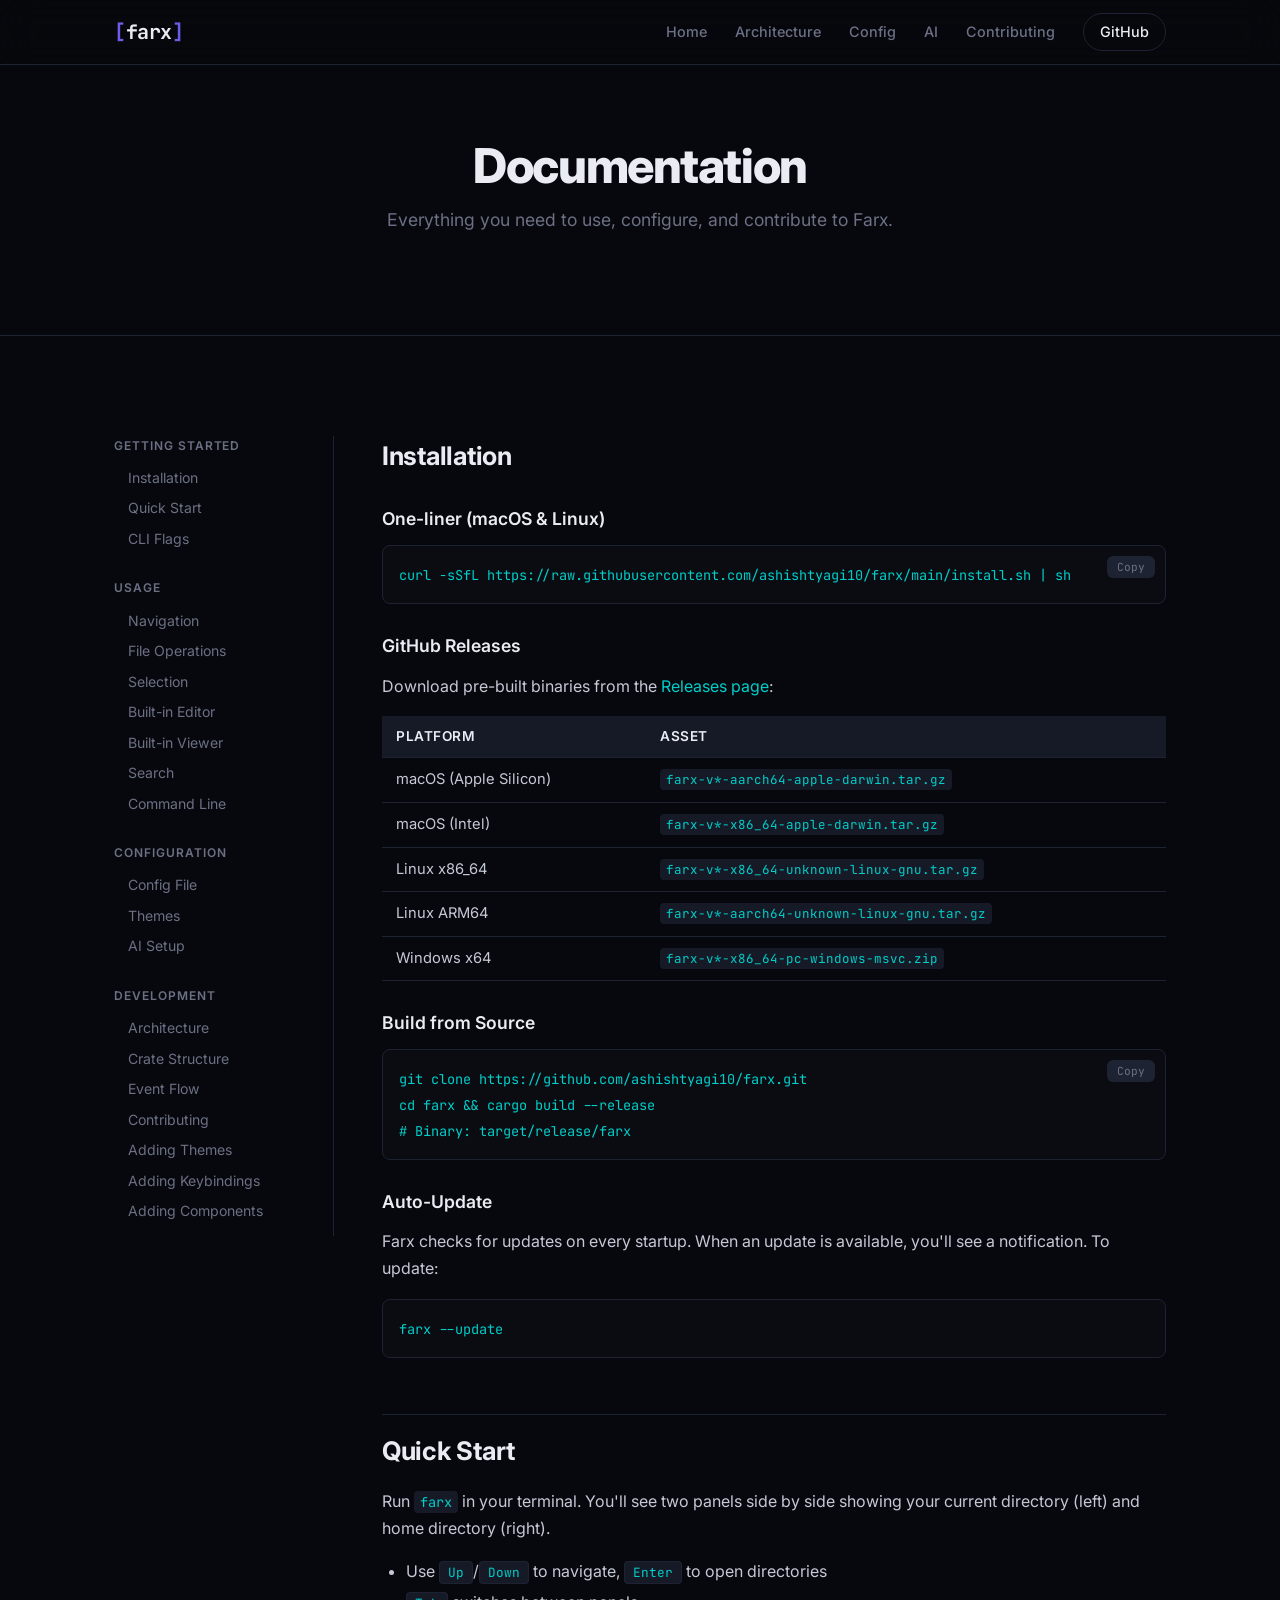
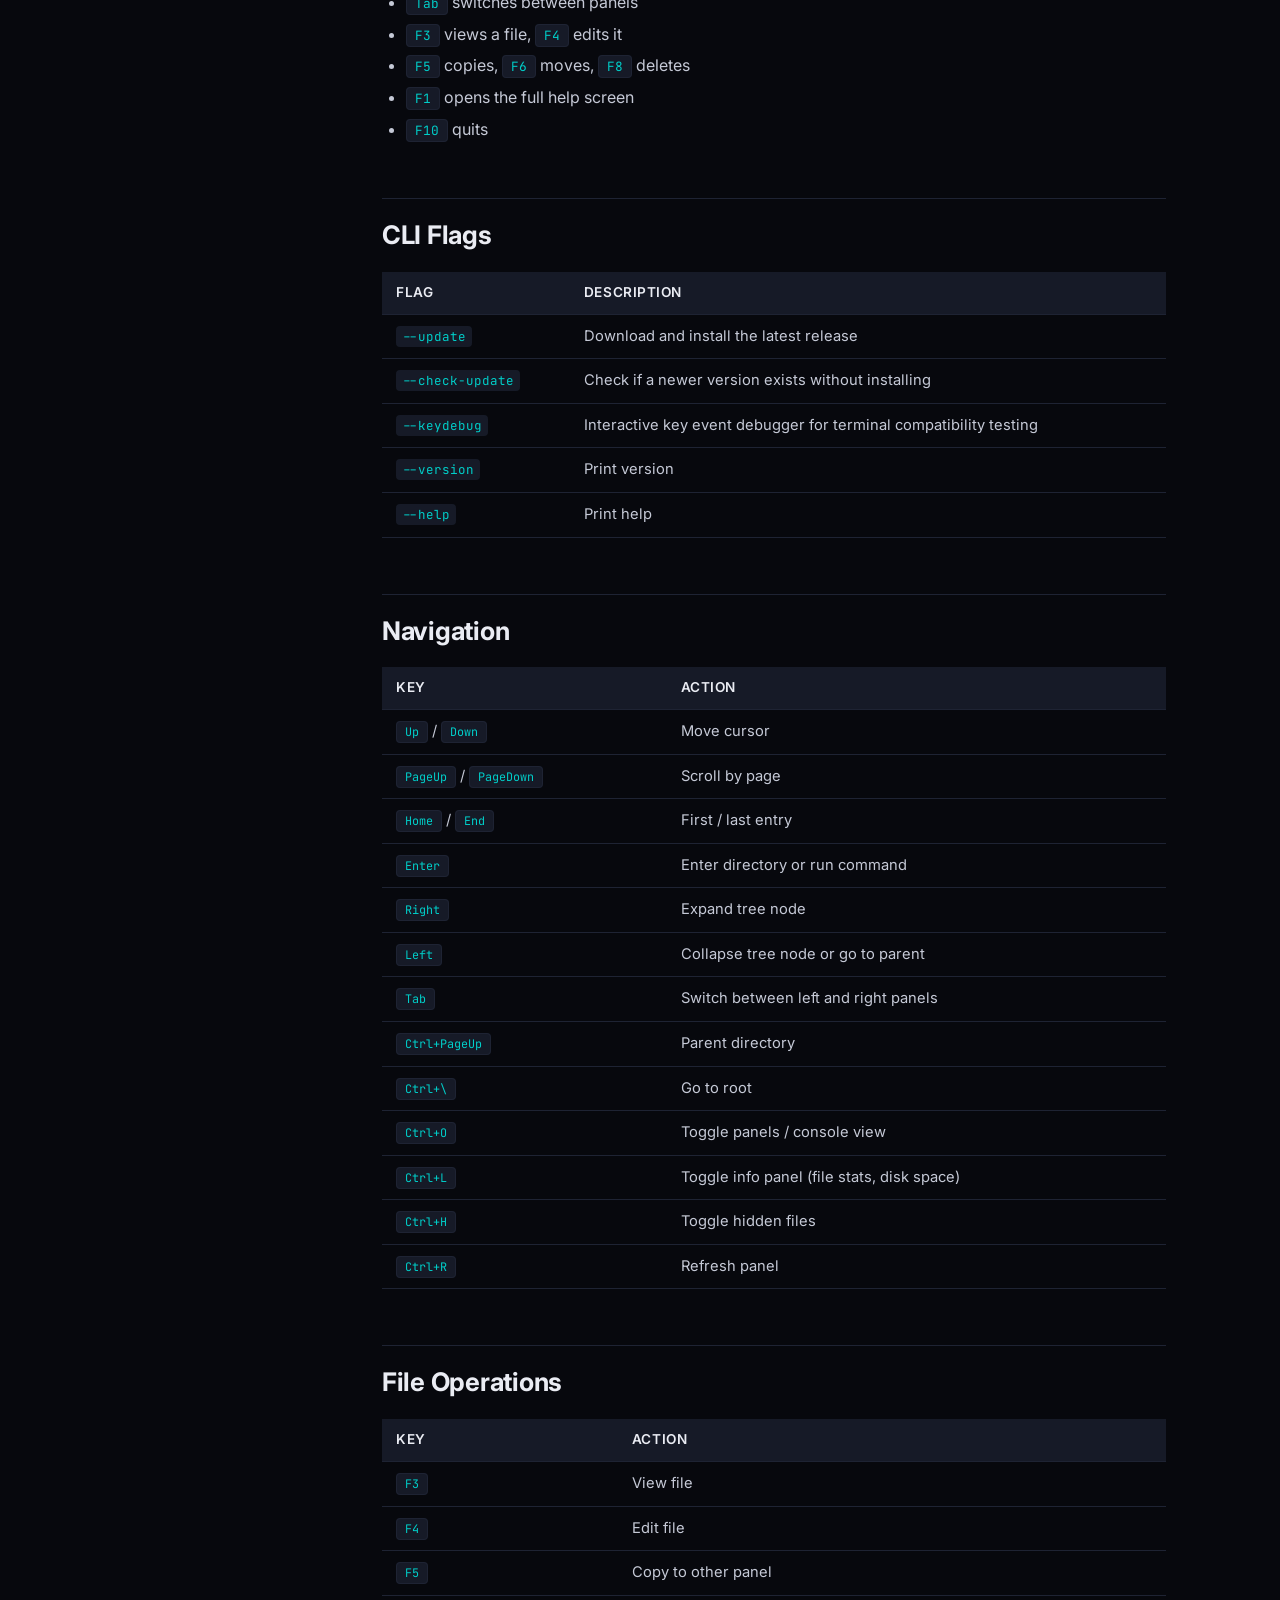
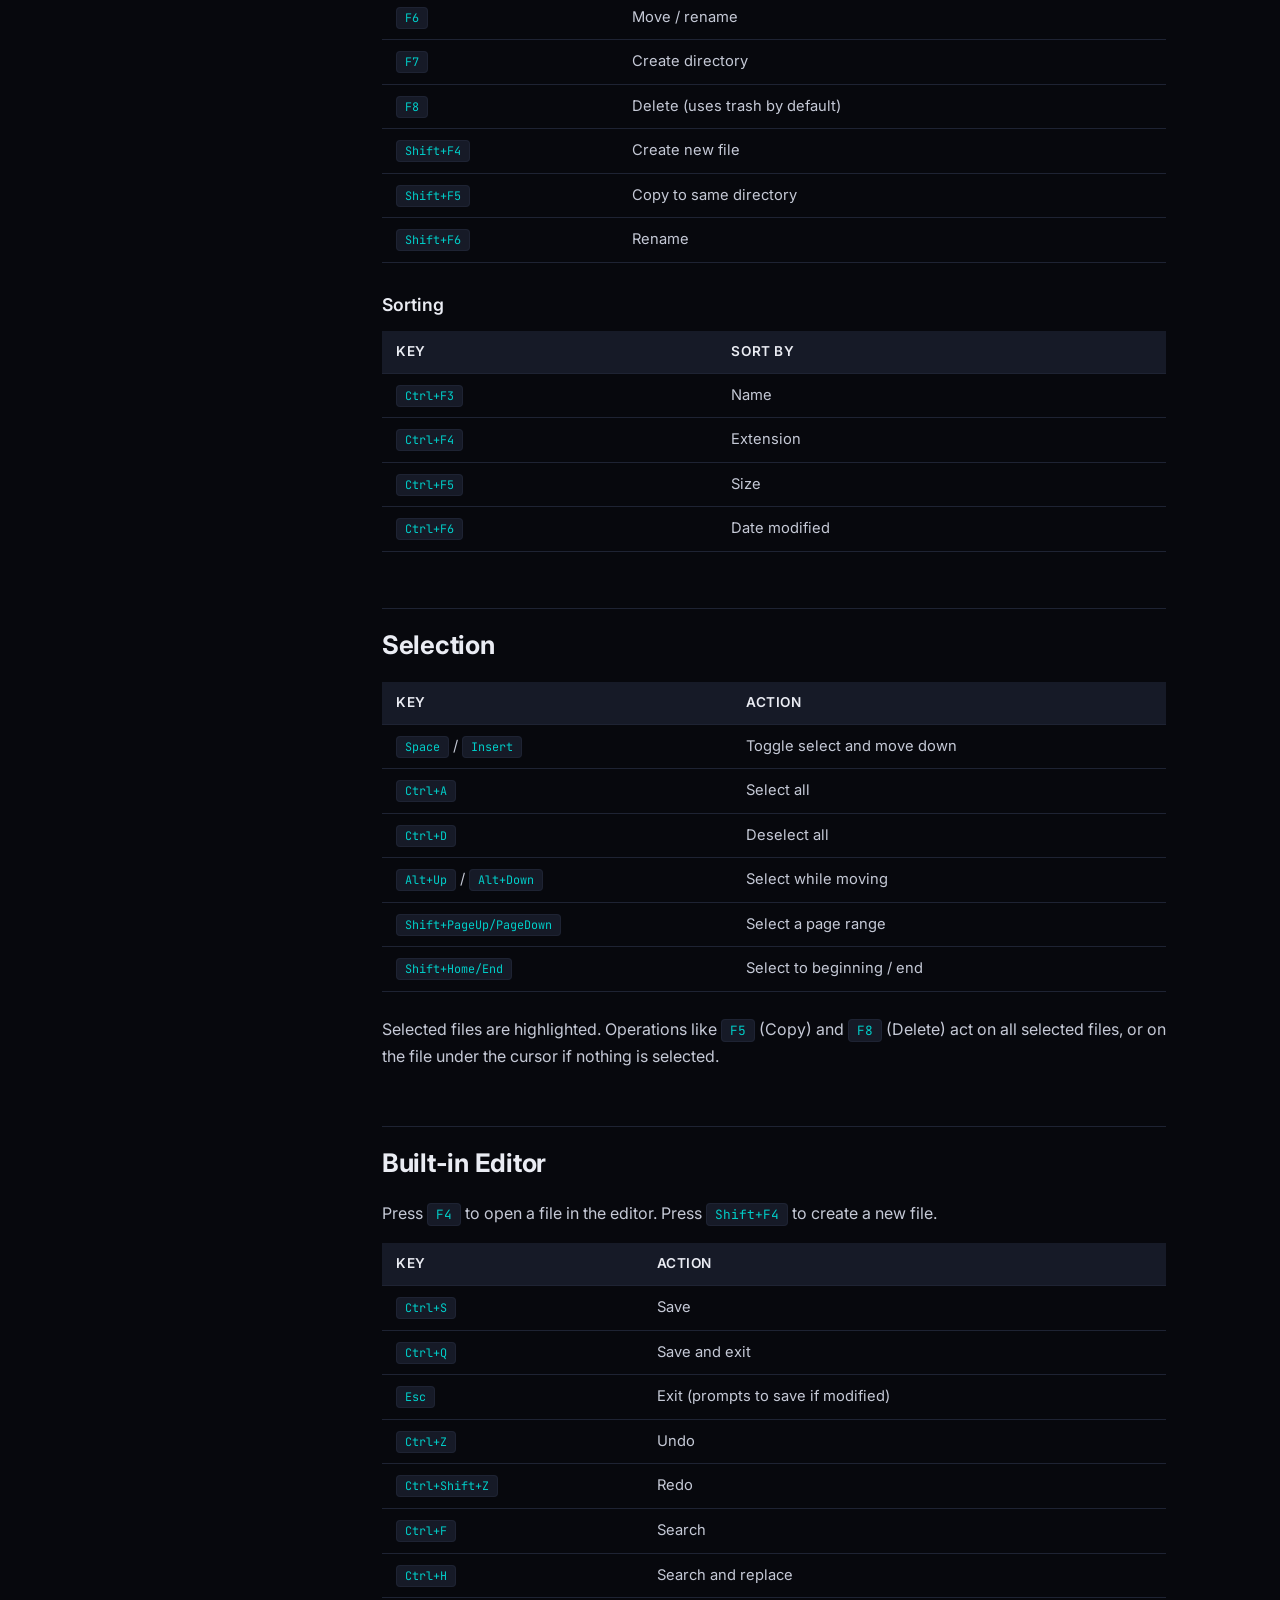
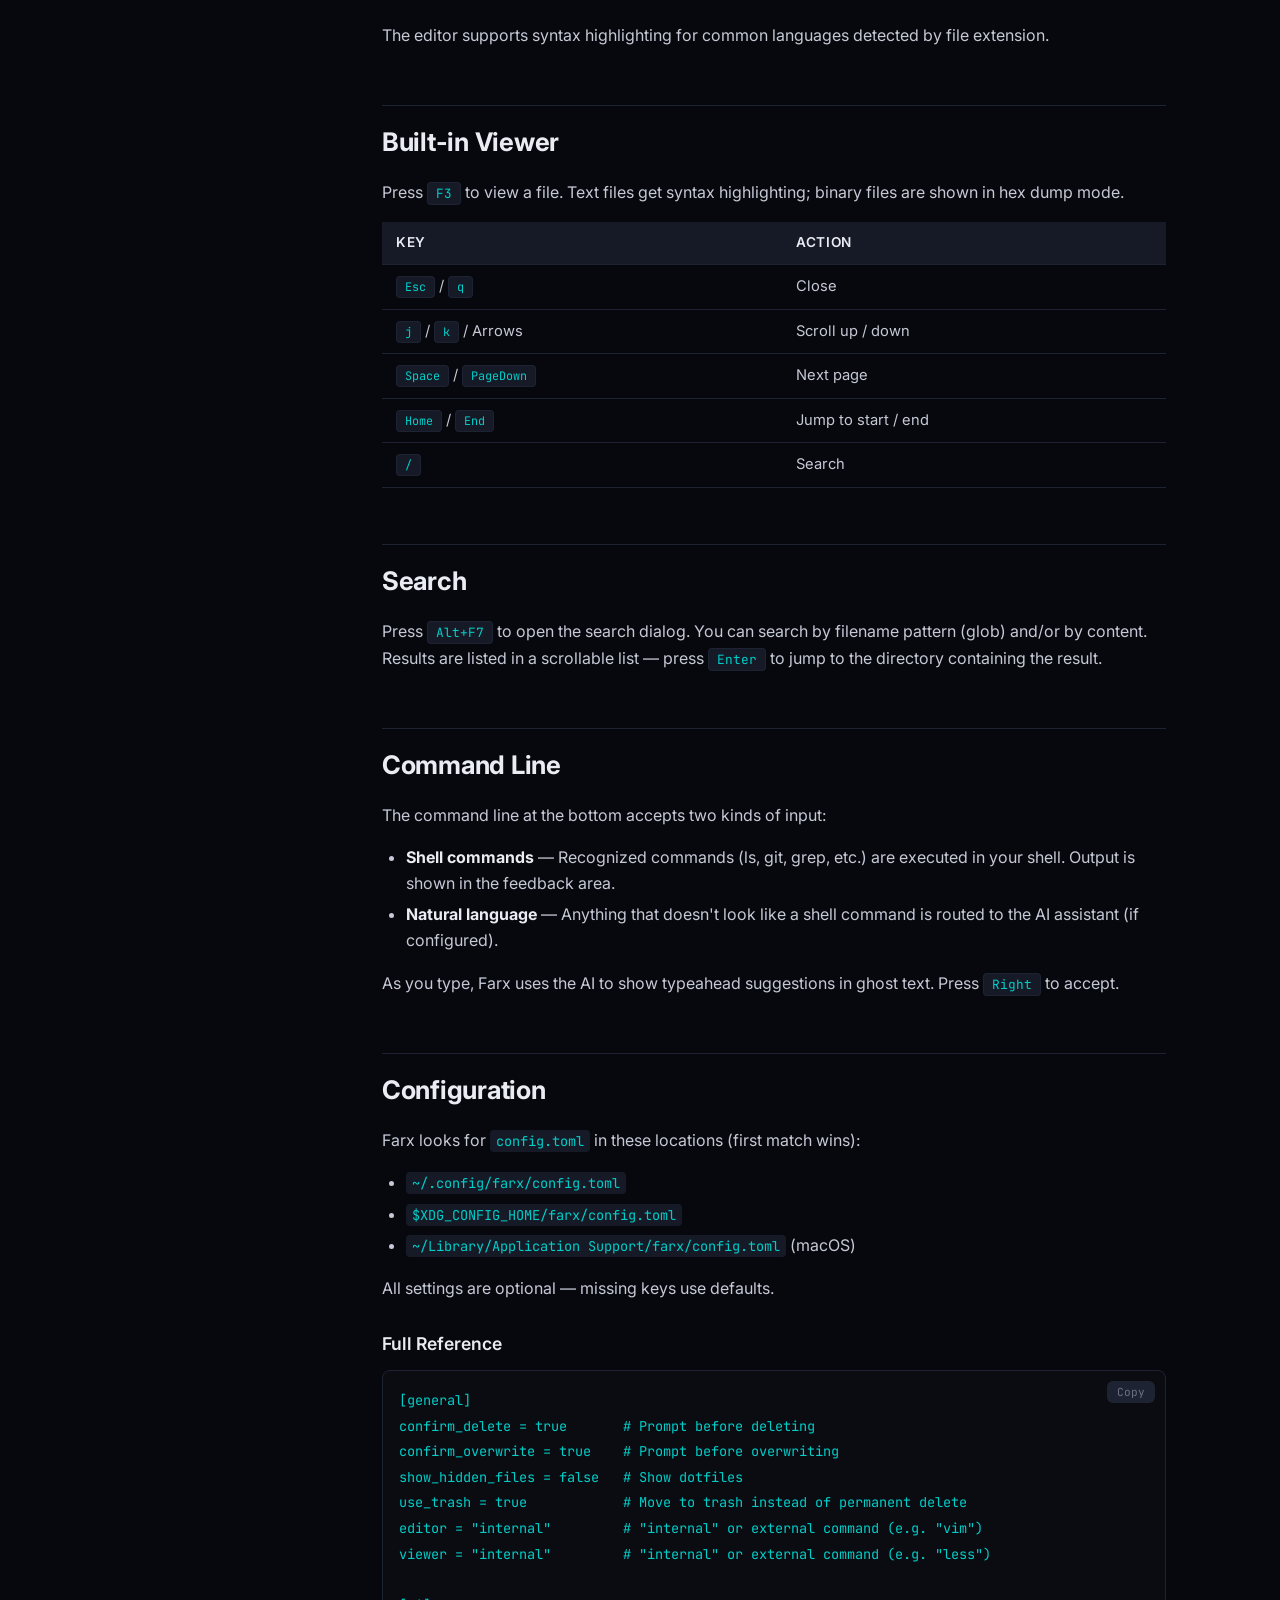
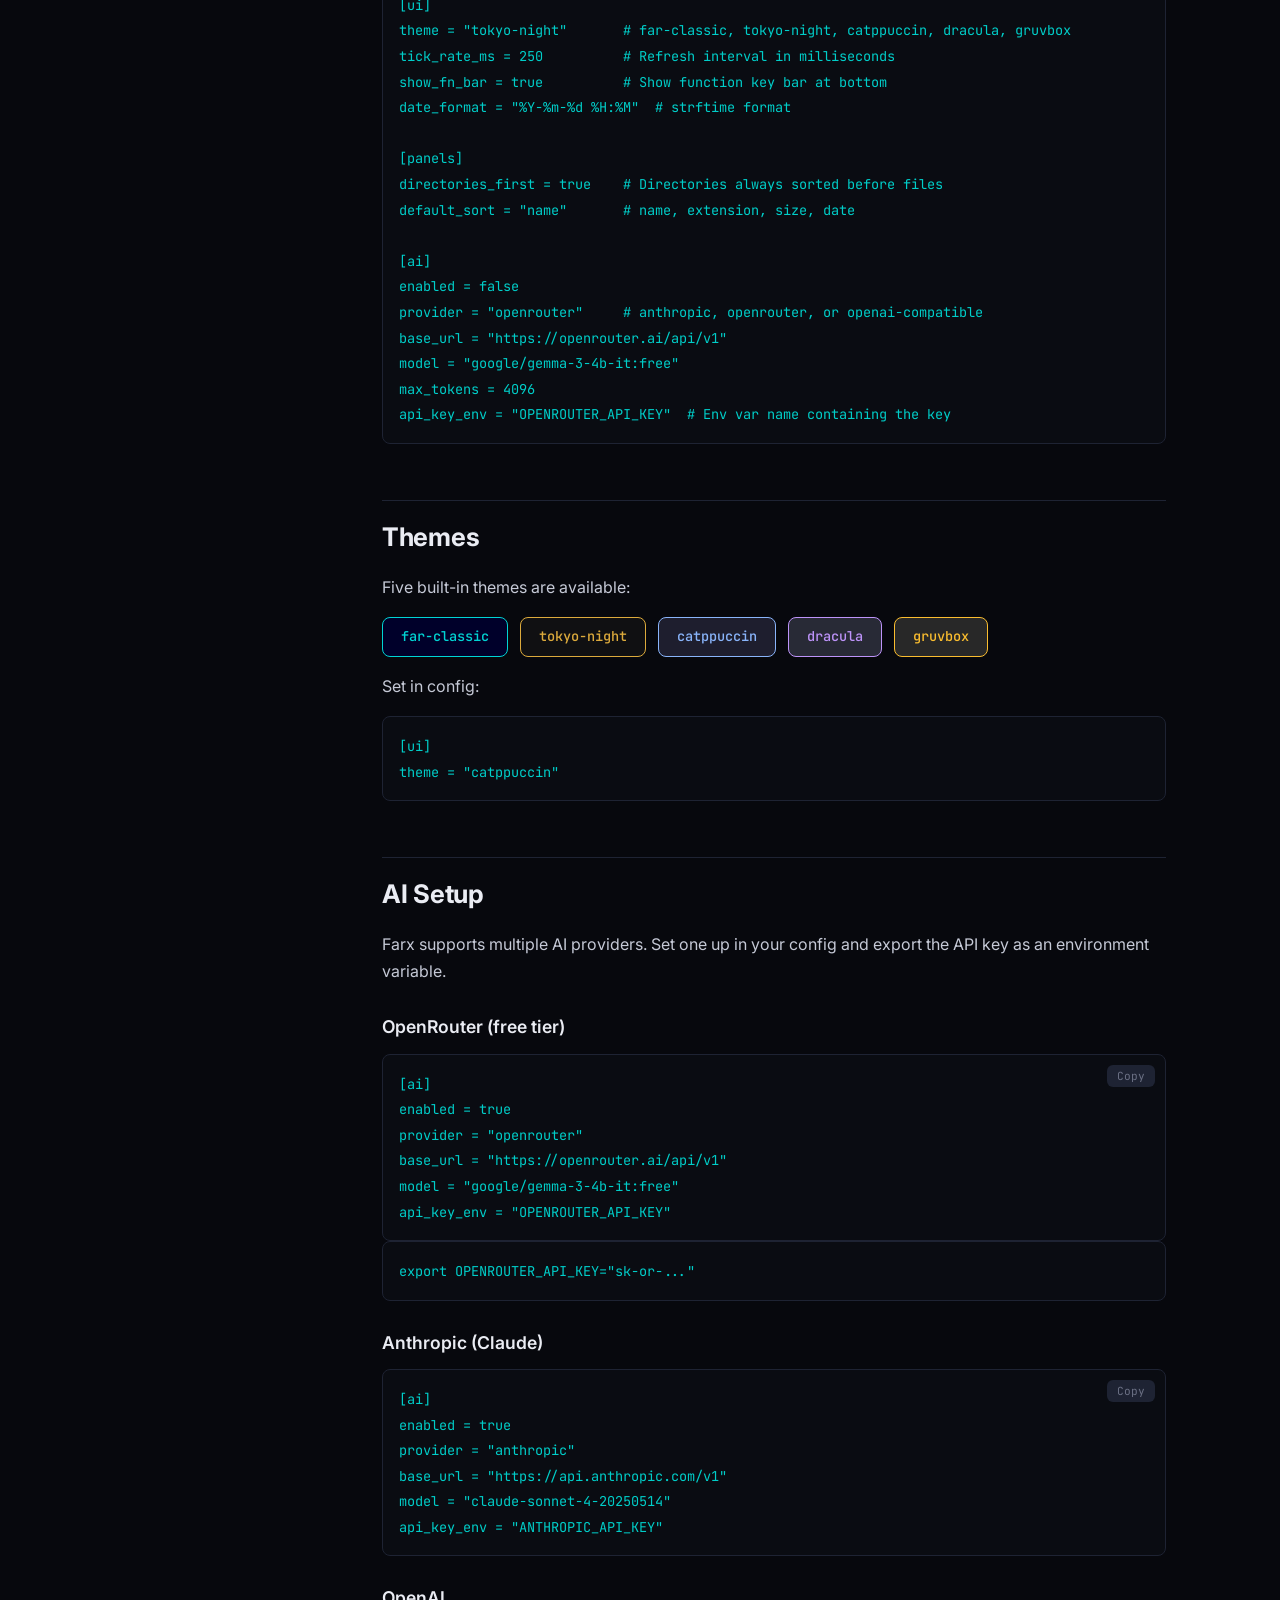
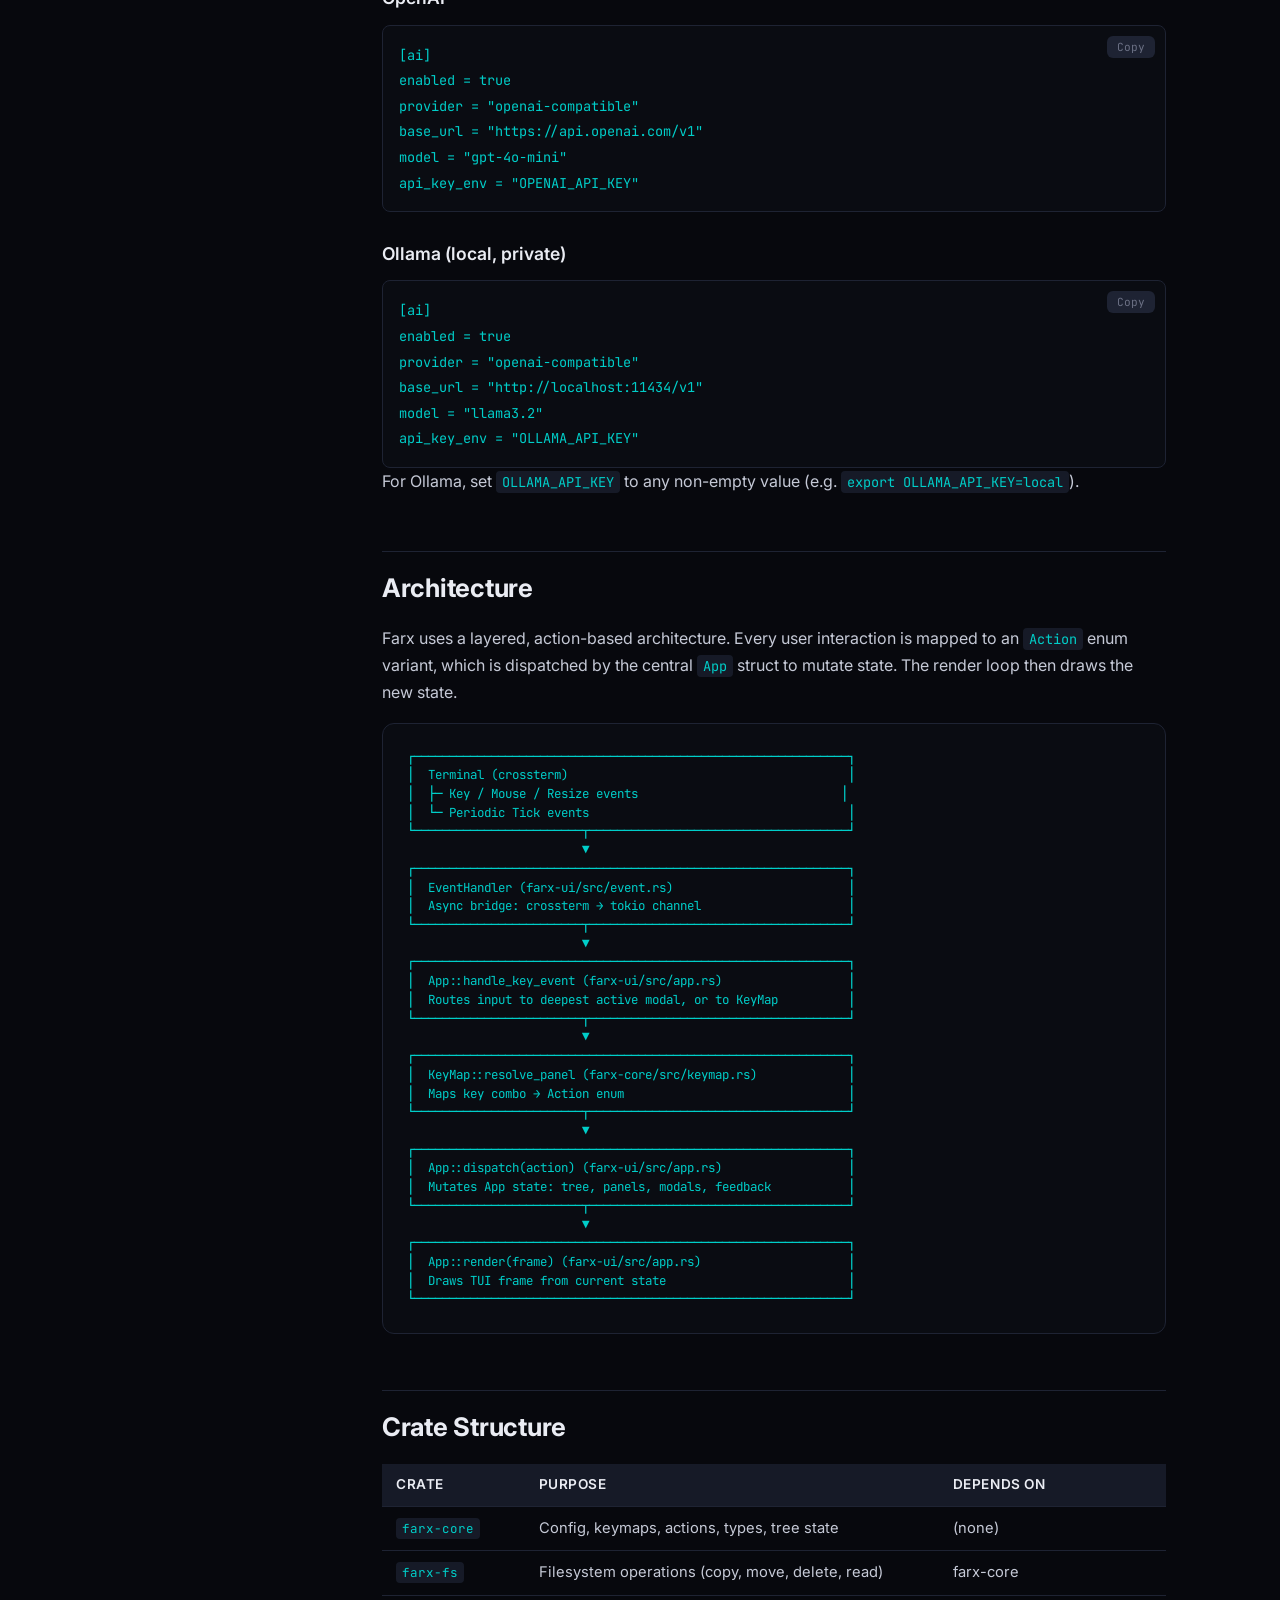
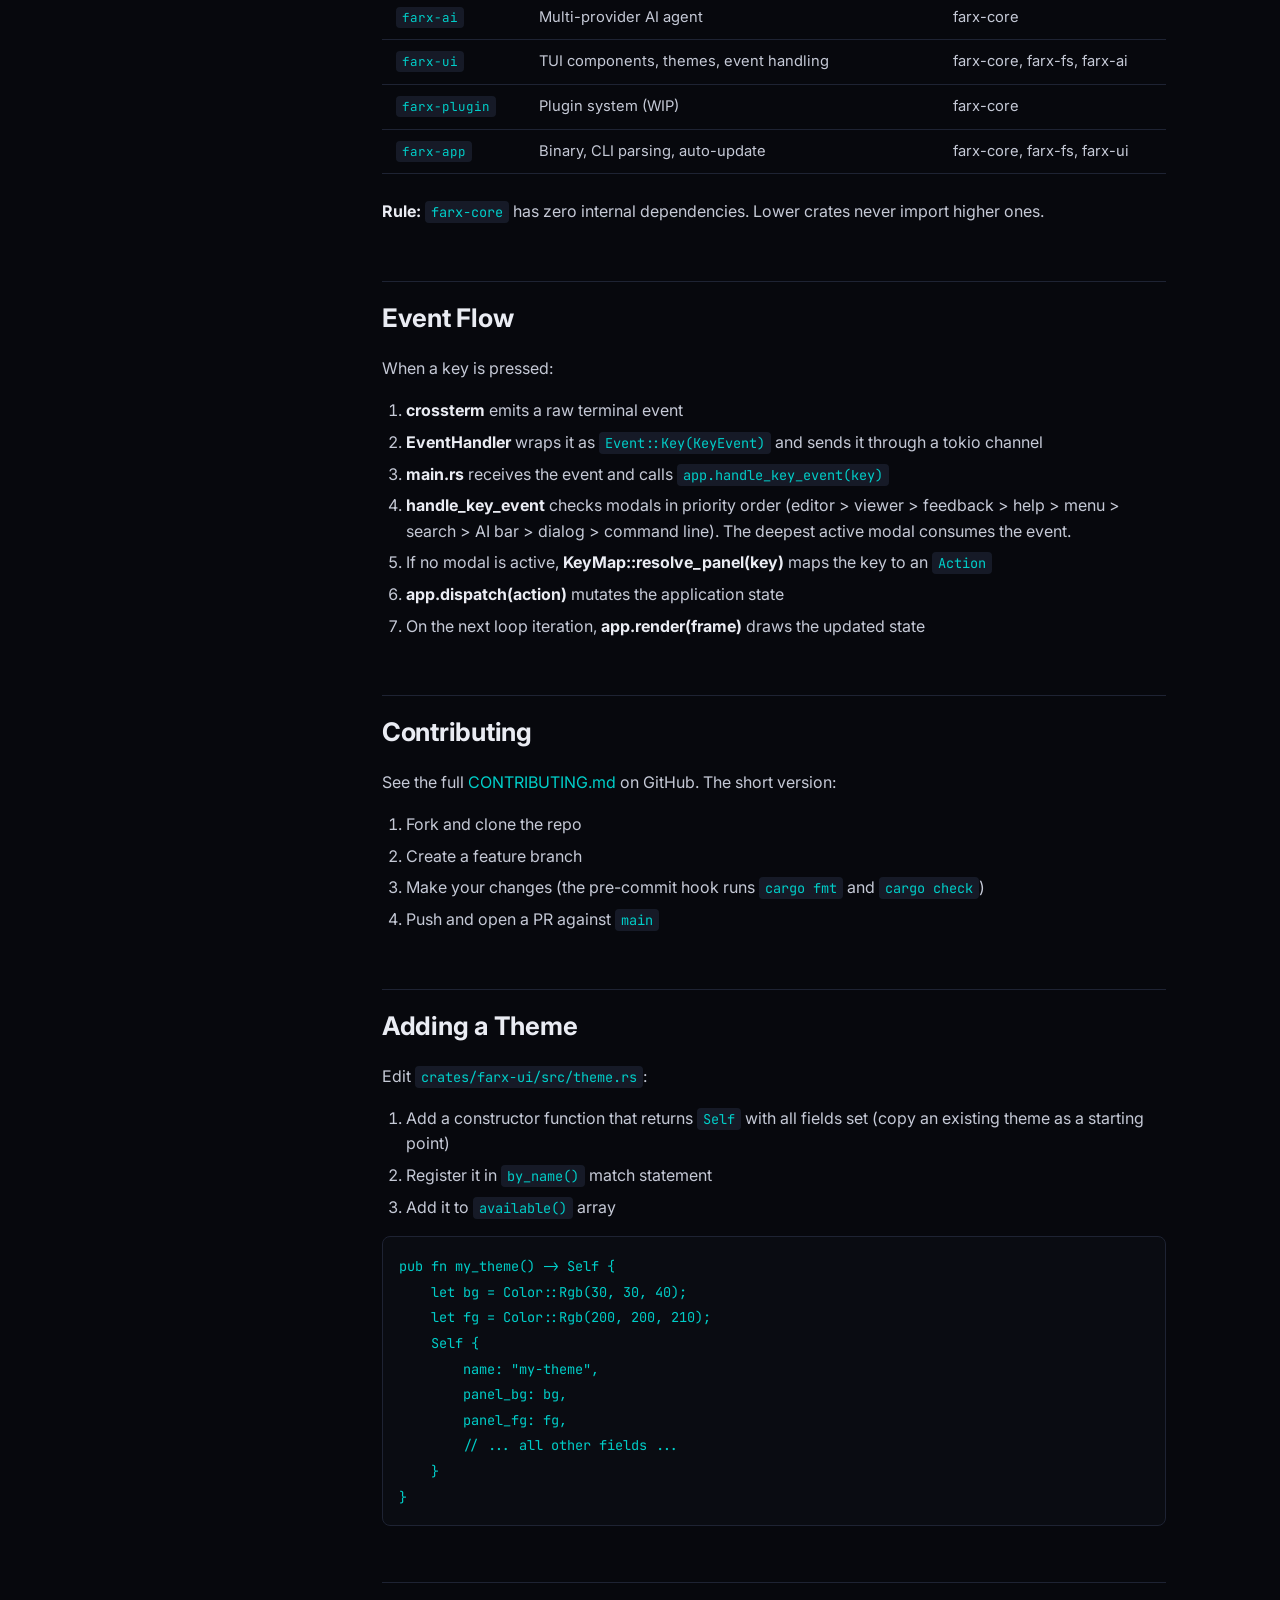
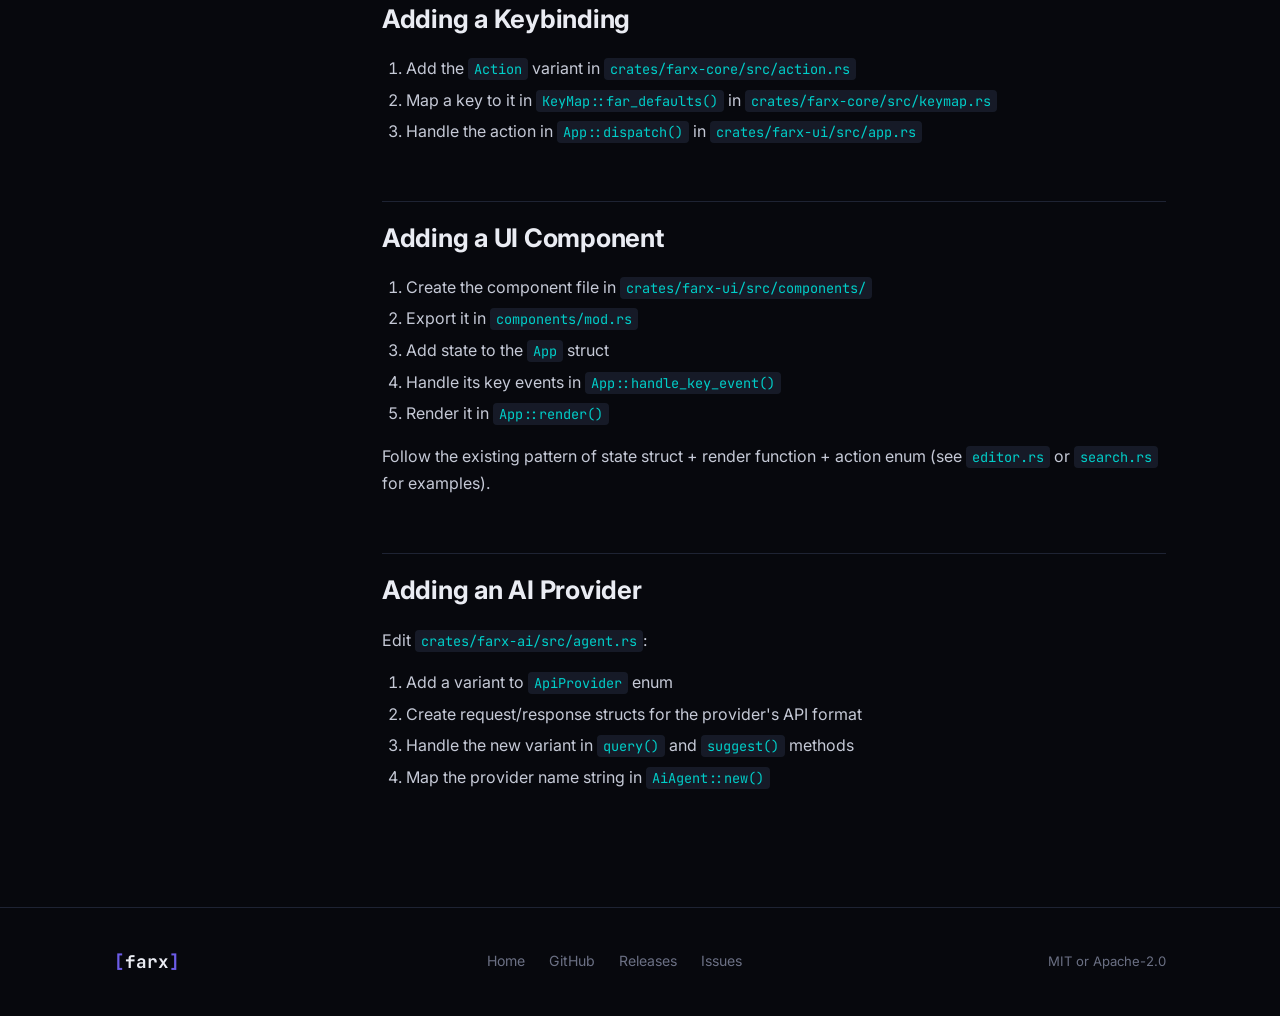
==== docs/docs.html @ 31903df4 "Add documentation, contributor guide, licenses, and code of conduct - CONTRIBUTING.md: architecture " ====
<!DOCTYPE html>
<html lang="en">
<head>
  <meta charset="UTF-8" />
  <meta name="viewport" content="width=device-width, initial-scale=1.0" />
  <title>Farx — Documentation</title>
  <meta name="description" content="Complete documentation for Farx terminal file manager: architecture, configuration, themes, AI setup, and contributor guide." />
  <link rel="preconnect" href="https://fonts.googleapis.com" />
  <link rel="preconnect" href="https://fonts.gstatic.com" crossorigin />
  <link href="https://fonts.googleapis.com/css2?family=JetBrains+Mono:wght@400;500;700&family=Inter:wght@400;500;600;700;800&display=swap" rel="stylesheet" />
  <link rel="stylesheet" href="style.css" />
  <link rel="stylesheet" href="docs.css" />
</head>
<body>

<!-- NAV -->
<nav class="nav">
  <div class="nav-inner">
    <a href="index.html" class="nav-logo">
      <span class="logo-bracket">[</span>farx<span class="logo-bracket">]</span>
    </a>
    <div class="nav-links">
      <a href="index.html">Home</a>
      <a href="#architecture">Architecture</a>
      <a href="#configuration">Config</a>
      <a href="#ai-setup">AI</a>
      <a href="#contributing">Contributing</a>
      <a href="https://github.com/ashishtyagi10/farx" target="_blank" class="nav-github">GitHub</a>
    </div>
  </div>
</nav>

<!-- HERO -->
<section class="docs-hero">
  <div class="container">
    <h1 class="hero-title">Documentation</h1>
    <p class="hero-sub">Everything you need to use, configure, and contribute to Farx.</p>
  </div>
</section>

<!-- TOC -->
<section class="section">
  <div class="container docs-layout">
    <aside class="docs-sidebar" id="sidebar">
      <div class="sidebar-section">
        <h4>Getting Started</h4>
        <a href="#installation">Installation</a>
        <a href="#quick-start">Quick Start</a>
        <a href="#cli-flags">CLI Flags</a>
      </div>
      <div class="sidebar-section">
        <h4>Usage</h4>
        <a href="#navigation">Navigation</a>
        <a href="#file-operations">File Operations</a>
        <a href="#selection">Selection</a>
        <a href="#editor">Built-in Editor</a>
        <a href="#viewer">Built-in Viewer</a>
        <a href="#search">Search</a>
        <a href="#command-line">Command Line</a>
      </div>
      <div class="sidebar-section">
        <h4>Configuration</h4>
        <a href="#configuration">Config File</a>
        <a href="#themes">Themes</a>
        <a href="#ai-setup">AI Setup</a>
      </div>
      <div class="sidebar-section">
        <h4>Development</h4>
        <a href="#architecture">Architecture</a>
        <a href="#crate-structure">Crate Structure</a>
        <a href="#event-flow">Event Flow</a>
        <a href="#contributing">Contributing</a>
        <a href="#adding-themes">Adding Themes</a>
        <a href="#adding-keybindings">Adding Keybindings</a>
        <a href="#adding-components">Adding Components</a>
        <a href="#adding-ai-providers">Adding AI Providers</a>
      </div>
    </aside>

    <main class="docs-main">

      <!-- ========== GETTING STARTED ========== -->

      <h2 id="installation">Installation</h2>

      <h3>One-liner (macOS &amp; Linux)</h3>
      <div class="code-block">
        <button class="copy-btn" onclick="copyCode(this)">Copy</button>
        <code>curl -sSfL https://raw.githubusercontent.com/ashishtyagi10/farx/main/install.sh | sh</code>
      </div>

      <h3>GitHub Releases</h3>
      <p>Download pre-built binaries from the <a href="https://github.com/ashishtyagi10/farx/releases">Releases page</a>:</p>
      <table class="docs-table">
        <thead><tr><th>Platform</th><th>Asset</th></tr></thead>
        <tbody>
          <tr><td>macOS (Apple Silicon)</td><td><code>farx-v*-aarch64-apple-darwin.tar.gz</code></td></tr>
          <tr><td>macOS (Intel)</td><td><code>farx-v*-x86_64-apple-darwin.tar.gz</code></td></tr>
          <tr><td>Linux x86_64</td><td><code>farx-v*-x86_64-unknown-linux-gnu.tar.gz</code></td></tr>
          <tr><td>Linux ARM64</td><td><code>farx-v*-aarch64-unknown-linux-gnu.tar.gz</code></td></tr>
          <tr><td>Windows x64</td><td><code>farx-v*-x86_64-pc-windows-msvc.zip</code></td></tr>
        </tbody>
      </table>

      <h3>Build from Source</h3>
      <div class="code-block">
        <button class="copy-btn" onclick="copyCode(this)">Copy</button>
        <code>git clone https://github.com/ashishtyagi10/farx.git
cd farx &amp;&amp; cargo build --release
# Binary: target/release/farx</code>
      </div>

      <h3>Auto-Update</h3>
      <p>Farx checks for updates on every startup. When an update is available, you'll see a notification. To update:</p>
      <div class="code-block"><code>farx --update</code></div>

      <!-- QUICK START -->
      <h2 id="quick-start">Quick Start</h2>
      <p>Run <code>farx</code> in your terminal. You'll see two panels side by side showing your current directory (left) and home directory (right).</p>
      <ul>
        <li>Use <kbd>Up</kbd>/<kbd>Down</kbd> to navigate, <kbd>Enter</kbd> to open directories</li>
        <li><kbd>Tab</kbd> switches between panels</li>
        <li><kbd>F3</kbd> views a file, <kbd>F4</kbd> edits it</li>
        <li><kbd>F5</kbd> copies, <kbd>F6</kbd> moves, <kbd>F8</kbd> deletes</li>
        <li><kbd>F1</kbd> opens the full help screen</li>
        <li><kbd>F10</kbd> quits</li>
      </ul>

      <!-- CLI FLAGS -->
      <h2 id="cli-flags">CLI Flags</h2>
      <table class="docs-table">
        <thead><tr><th>Flag</th><th>Description</th></tr></thead>
        <tbody>
          <tr><td><code>--update</code></td><td>Download and install the latest release</td></tr>
          <tr><td><code>--check-update</code></td><td>Check if a newer version exists without installing</td></tr>
          <tr><td><code>--keydebug</code></td><td>Interactive key event debugger for terminal compatibility testing</td></tr>
          <tr><td><code>--version</code></td><td>Print version</td></tr>
          <tr><td><code>--help</code></td><td>Print help</td></tr>
        </tbody>
      </table>

      <!-- ========== USAGE ========== -->

      <h2 id="navigation">Navigation</h2>
      <table class="docs-table">
        <thead><tr><th>Key</th><th>Action</th></tr></thead>
        <tbody>
          <tr><td><kbd>Up</kbd> / <kbd>Down</kbd></td><td>Move cursor</td></tr>
          <tr><td><kbd>PageUp</kbd> / <kbd>PageDown</kbd></td><td>Scroll by page</td></tr>
          <tr><td><kbd>Home</kbd> / <kbd>End</kbd></td><td>First / last entry</td></tr>
          <tr><td><kbd>Enter</kbd></td><td>Enter directory or run command</td></tr>
          <tr><td><kbd>Right</kbd></td><td>Expand tree node</td></tr>
          <tr><td><kbd>Left</kbd></td><td>Collapse tree node or go to parent</td></tr>
          <tr><td><kbd>Tab</kbd></td><td>Switch between left and right panels</td></tr>
          <tr><td><kbd>Ctrl+PageUp</kbd></td><td>Parent directory</td></tr>
          <tr><td><kbd>Ctrl+\</kbd></td><td>Go to root</td></tr>
          <tr><td><kbd>Ctrl+O</kbd></td><td>Toggle panels / console view</td></tr>
          <tr><td><kbd>Ctrl+L</kbd></td><td>Toggle info panel (file stats, disk space)</td></tr>
          <tr><td><kbd>Ctrl+H</kbd></td><td>Toggle hidden files</td></tr>
          <tr><td><kbd>Ctrl+R</kbd></td><td>Refresh panel</td></tr>
        </tbody>
      </table>

      <h2 id="file-operations">File Operations</h2>
      <table class="docs-table">
        <thead><tr><th>Key</th><th>Action</th></tr></thead>
        <tbody>
          <tr><td><kbd>F3</kbd></td><td>View file</td></tr>
          <tr><td><kbd>F4</kbd></td><td>Edit file</td></tr>
          <tr><td><kbd>F5</kbd></td><td>Copy to other panel</td></tr>
          <tr><td><kbd>F6</kbd></td><td>Move / rename</td></tr>
          <tr><td><kbd>F7</kbd></td><td>Create directory</td></tr>
          <tr><td><kbd>F8</kbd></td><td>Delete (uses trash by default)</td></tr>
          <tr><td><kbd>Shift+F4</kbd></td><td>Create new file</td></tr>
          <tr><td><kbd>Shift+F5</kbd></td><td>Copy to same directory</td></tr>
          <tr><td><kbd>Shift+F6</kbd></td><td>Rename</td></tr>
        </tbody>
      </table>

      <h3>Sorting</h3>
      <table class="docs-table">
        <thead><tr><th>Key</th><th>Sort by</th></tr></thead>
        <tbody>
          <tr><td><kbd>Ctrl+F3</kbd></td><td>Name</td></tr>
          <tr><td><kbd>Ctrl+F4</kbd></td><td>Extension</td></tr>
          <tr><td><kbd>Ctrl+F5</kbd></td><td>Size</td></tr>
          <tr><td><kbd>Ctrl+F6</kbd></td><td>Date modified</td></tr>
        </tbody>
      </table>

      <h2 id="selection">Selection</h2>
      <table class="docs-table">
        <thead><tr><th>Key</th><th>Action</th></tr></thead>
        <tbody>
          <tr><td><kbd>Space</kbd> / <kbd>Insert</kbd></td><td>Toggle select and move down</td></tr>
          <tr><td><kbd>Ctrl+A</kbd></td><td>Select all</td></tr>
          <tr><td><kbd>Ctrl+D</kbd></td><td>Deselect all</td></tr>
          <tr><td><kbd>Alt+Up</kbd> / <kbd>Alt+Down</kbd></td><td>Select while moving</td></tr>
          <tr><td><kbd>Shift+PageUp/PageDown</kbd></td><td>Select a page range</td></tr>
          <tr><td><kbd>Shift+Home/End</kbd></td><td>Select to beginning / end</td></tr>
        </tbody>
      </table>
      <p>Selected files are highlighted. Operations like <kbd>F5</kbd> (Copy) and <kbd>F8</kbd> (Delete) act on all selected files, or on the file under the cursor if nothing is selected.</p>

      <h2 id="editor">Built-in Editor</h2>
      <p>Press <kbd>F4</kbd> to open a file in the editor. Press <kbd>Shift+F4</kbd> to create a new file.</p>
      <table class="docs-table">
        <thead><tr><th>Key</th><th>Action</th></tr></thead>
        <tbody>
          <tr><td><kbd>Ctrl+S</kbd></td><td>Save</td></tr>
          <tr><td><kbd>Ctrl+Q</kbd></td><td>Save and exit</td></tr>
          <tr><td><kbd>Esc</kbd></td><td>Exit (prompts to save if modified)</td></tr>
          <tr><td><kbd>Ctrl+Z</kbd></td><td>Undo</td></tr>
          <tr><td><kbd>Ctrl+Shift+Z</kbd></td><td>Redo</td></tr>
          <tr><td><kbd>Ctrl+F</kbd></td><td>Search</td></tr>
          <tr><td><kbd>Ctrl+H</kbd></td><td>Search and replace</td></tr>
        </tbody>
      </table>
      <p>The editor supports syntax highlighting for common languages detected by file extension.</p>

      <h2 id="viewer">Built-in Viewer</h2>
      <p>Press <kbd>F3</kbd> to view a file. Text files get syntax highlighting; binary files are shown in hex dump mode.</p>
      <table class="docs-table">
        <thead><tr><th>Key</th><th>Action</th></tr></thead>
        <tbody>
          <tr><td><kbd>Esc</kbd> / <kbd>q</kbd></td><td>Close</td></tr>
          <tr><td><kbd>j</kbd> / <kbd>k</kbd> / Arrows</td><td>Scroll up / down</td></tr>
          <tr><td><kbd>Space</kbd> / <kbd>PageDown</kbd></td><td>Next page</td></tr>
          <tr><td><kbd>Home</kbd> / <kbd>End</kbd></td><td>Jump to start / end</td></tr>
          <tr><td><kbd>/</kbd></td><td>Search</td></tr>
        </tbody>
      </table>

      <h2 id="search">Search</h2>
      <p>Press <kbd>Alt+F7</kbd> to open the search dialog. You can search by filename pattern (glob) and/or by content. Results are listed in a scrollable list — press <kbd>Enter</kbd> to jump to the directory containing the result.</p>

      <h2 id="command-line">Command Line</h2>
      <p>The command line at the bottom accepts two kinds of input:</p>
      <ul>
        <li><strong>Shell commands</strong> — Recognized commands (ls, git, grep, etc.) are executed in your shell. Output is shown in the feedback area.</li>
        <li><strong>Natural language</strong> — Anything that doesn't look like a shell command is routed to the AI assistant (if configured).</li>
      </ul>
      <p>As you type, Farx uses the AI to show typeahead suggestions in ghost text. Press <kbd>Right</kbd> to accept.</p>

      <!-- ========== CONFIGURATION ========== -->

      <h2 id="configuration">Configuration</h2>
      <p>Farx looks for <code>config.toml</code> in these locations (first match wins):</p>
      <ul>
        <li><code>~/.config/farx/config.toml</code></li>
        <li><code>$XDG_CONFIG_HOME/farx/config.toml</code></li>
        <li><code>~/Library/Application Support/farx/config.toml</code> (macOS)</li>
      </ul>
      <p>All settings are optional — missing keys use defaults.</p>

      <h3>Full Reference</h3>
      <div class="code-block">
        <button class="copy-btn" onclick="copyCode(this)">Copy</button>
        <code>[general]
confirm_delete = true       # Prompt before deleting
confirm_overwrite = true    # Prompt before overwriting
show_hidden_files = false   # Show dotfiles
use_trash = true            # Move to trash instead of permanent delete
editor = "internal"         # "internal" or external command (e.g. "vim")
viewer = "internal"         # "internal" or external command (e.g. "less")

[ui]
theme = "tokyo-night"       # far-classic, tokyo-night, catppuccin, dracula, gruvbox
tick_rate_ms = 250          # Refresh interval in milliseconds
show_fn_bar = true          # Show function key bar at bottom
date_format = "%Y-%m-%d %H:%M"  # strftime format

[panels]
directories_first = true    # Directories always sorted before files
default_sort = "name"       # name, extension, size, date

[ai]
enabled = false
provider = "openrouter"     # anthropic, openrouter, or openai-compatible
base_url = "https://openrouter.ai/api/v1"
model = "google/gemma-3-4b-it:free"
max_tokens = 4096
api_key_env = "OPENROUTER_API_KEY"  # Env var name containing the key</code>
      </div>

      <h2 id="themes">Themes</h2>
      <p>Five built-in themes are available:</p>
      <div class="theme-list">
        <div class="theme-chip" style="background: #00002a; border-color: #00d4d4;"><span style="color:#00d4d4;">far-classic</span></div>
        <div class="theme-chip" style="background: #101012; border-color: #dcaa3c;"><span style="color:#dcaa3c;">tokyo-night</span></div>
        <div class="theme-chip" style="background: #1e1e2e; border-color: #89b4fa;"><span style="color:#89b4fa;">catppuccin</span></div>
        <div class="theme-chip" style="background: #282a36; border-color: #bd93f9;"><span style="color:#bd93f9;">dracula</span></div>
        <div class="theme-chip" style="background: #282828; border-color: #fabd2f;"><span style="color:#fabd2f;">gruvbox</span></div>
      </div>
      <p>Set in config:</p>
      <div class="code-block"><code>[ui]
theme = "catppuccin"</code></div>

      <h2 id="ai-setup">AI Setup</h2>
      <p>Farx supports multiple AI providers. Set one up in your config and export the API key as an environment variable.</p>

      <h3>OpenRouter (free tier)</h3>
      <div class="code-block">
        <button class="copy-btn" onclick="copyCode(this)">Copy</button>
        <code>[ai]
enabled = true
provider = "openrouter"
base_url = "https://openrouter.ai/api/v1"
model = "google/gemma-3-4b-it:free"
api_key_env = "OPENROUTER_API_KEY"</code>
      </div>
      <div class="code-block"><code>export OPENROUTER_API_KEY="sk-or-..."</code></div>

      <h3>Anthropic (Claude)</h3>
      <div class="code-block">
        <button class="copy-btn" onclick="copyCode(this)">Copy</button>
        <code>[ai]
enabled = true
provider = "anthropic"
base_url = "https://api.anthropic.com/v1"
model = "claude-sonnet-4-20250514"
api_key_env = "ANTHROPIC_API_KEY"</code>
      </div>

      <h3>OpenAI</h3>
      <div class="code-block">
        <button class="copy-btn" onclick="copyCode(this)">Copy</button>
        <code>[ai]
enabled = true
provider = "openai-compatible"
base_url = "https://api.openai.com/v1"
model = "gpt-4o-mini"
api_key_env = "OPENAI_API_KEY"</code>
      </div>

      <h3>Ollama (local, private)</h3>
      <div class="code-block">
        <button class="copy-btn" onclick="copyCode(this)">Copy</button>
        <code>[ai]
enabled = true
provider = "openai-compatible"
base_url = "http://localhost:11434/v1"
model = "llama3.2"
api_key_env = "OLLAMA_API_KEY"</code>
      </div>
      <p>For Ollama, set <code>OLLAMA_API_KEY</code> to any non-empty value (e.g. <code>export OLLAMA_API_KEY=local</code>).</p>

      <!-- ========== DEVELOPMENT ========== -->

      <h2 id="architecture">Architecture</h2>
      <p>Farx uses a layered, action-based architecture. Every user interaction is mapped to an <code>Action</code> enum variant, which is dispatched by the central <code>App</code> struct to mutate state. The render loop then draws the new state.</p>

      <div class="arch-diagram">
        <pre>
┌──────────────────────────────────────────────────────────────┐
│  Terminal (crossterm)                                        │
│  ├─ Key / Mouse / Resize events                             │
│  └─ Periodic Tick events                                     │
└────────────────────────┬─────────────────────────────────────┘
                         ▼
┌──────────────────────────────────────────────────────────────┐
│  EventHandler (farx-ui/src/event.rs)                         │
│  Async bridge: crossterm → tokio channel                     │
└────────────────────────┬─────────────────────────────────────┘
                         ▼
┌──────────────────────────────────────────────────────────────┐
│  App::handle_key_event (farx-ui/src/app.rs)                  │
│  Routes input to deepest active modal, or to KeyMap          │
└────────────────────────┬─────────────────────────────────────┘
                         ▼
┌──────────────────────────────────────────────────────────────┐
│  KeyMap::resolve_panel (farx-core/src/keymap.rs)             │
│  Maps key combo → Action enum                                │
└────────────────────────┬─────────────────────────────────────┘
                         ▼
┌──────────────────────────────────────────────────────────────┐
│  App::dispatch(action) (farx-ui/src/app.rs)                  │
│  Mutates App state: tree, panels, modals, feedback           │
└────────────────────────┬─────────────────────────────────────┘
                         ▼
┌──────────────────────────────────────────────────────────────┐
│  App::render(frame) (farx-ui/src/app.rs)                     │
│  Draws TUI frame from current state                          │
└──────────────────────────────────────────────────────────────┘</pre>
      </div>

      <h2 id="crate-structure">Crate Structure</h2>
      <table class="docs-table">
        <thead><tr><th>Crate</th><th>Purpose</th><th>Depends on</th></tr></thead>
        <tbody>
          <tr><td><code>farx-core</code></td><td>Config, keymaps, actions, types, tree state</td><td>(none)</td></tr>
          <tr><td><code>farx-fs</code></td><td>Filesystem operations (copy, move, delete, read)</td><td>farx-core</td></tr>
          <tr><td><code>farx-ai</code></td><td>Multi-provider AI agent</td><td>farx-core</td></tr>
          <tr><td><code>farx-ui</code></td><td>TUI components, themes, event handling</td><td>farx-core, farx-fs, farx-ai</td></tr>
          <tr><td><code>farx-plugin</code></td><td>Plugin system (WIP)</td><td>farx-core</td></tr>
          <tr><td><code>farx-app</code></td><td>Binary, CLI parsing, auto-update</td><td>farx-core, farx-fs, farx-ui</td></tr>
        </tbody>
      </table>
      <p><strong>Rule:</strong> <code>farx-core</code> has zero internal dependencies. Lower crates never import higher ones.</p>

      <h2 id="event-flow">Event Flow</h2>
      <p>When a key is pressed:</p>
      <ol>
        <li><strong>crossterm</strong> emits a raw terminal event</li>
        <li><strong>EventHandler</strong> wraps it as <code>Event::Key(KeyEvent)</code> and sends it through a tokio channel</li>
        <li><strong>main.rs</strong> receives the event and calls <code>app.handle_key_event(key)</code></li>
        <li><strong>handle_key_event</strong> checks modals in priority order (editor &gt; viewer &gt; feedback &gt; help &gt; menu &gt; search &gt; AI bar &gt; dialog &gt; command line). The deepest active modal consumes the event.</li>
        <li>If no modal is active, <strong>KeyMap::resolve_panel(key)</strong> maps the key to an <code>Action</code></li>
        <li><strong>app.dispatch(action)</strong> mutates the application state</li>
        <li>On the next loop iteration, <strong>app.render(frame)</strong> draws the updated state</li>
      </ol>

      <h2 id="contributing">Contributing</h2>
      <p>See the full <a href="https://github.com/ashishtyagi10/farx/blob/main/CONTRIBUTING.md">CONTRIBUTING.md</a> on GitHub. The short version:</p>
      <ol>
        <li>Fork and clone the repo</li>
        <li>Create a feature branch</li>
        <li>Make your changes (the pre-commit hook runs <code>cargo fmt</code> and <code>cargo check</code>)</li>
        <li>Push and open a PR against <code>main</code></li>
      </ol>

      <h2 id="adding-themes">Adding a Theme</h2>
      <p>Edit <code>crates/farx-ui/src/theme.rs</code>:</p>
      <ol>
        <li>Add a constructor function that returns <code>Self</code> with all fields set (copy an existing theme as a starting point)</li>
        <li>Register it in <code>by_name()</code> match statement</li>
        <li>Add it to <code>available()</code> array</li>
      </ol>
      <div class="code-block">
        <code>pub fn my_theme() -> Self {
    let bg = Color::Rgb(30, 30, 40);
    let fg = Color::Rgb(200, 200, 210);
    Self {
        name: "my-theme",
        panel_bg: bg,
        panel_fg: fg,
        // ... all other fields ...
    }
}</code>
      </div>

      <h2 id="adding-keybindings">Adding a Keybinding</h2>
      <ol>
        <li>Add the <code>Action</code> variant in <code>crates/farx-core/src/action.rs</code></li>
        <li>Map a key to it in <code>KeyMap::far_defaults()</code> in <code>crates/farx-core/src/keymap.rs</code></li>
        <li>Handle the action in <code>App::dispatch()</code> in <code>crates/farx-ui/src/app.rs</code></li>
      </ol>

      <h2 id="adding-components">Adding a UI Component</h2>
      <ol>
        <li>Create the component file in <code>crates/farx-ui/src/components/</code></li>
        <li>Export it in <code>components/mod.rs</code></li>
        <li>Add state to the <code>App</code> struct</li>
        <li>Handle its key events in <code>App::handle_key_event()</code></li>
        <li>Render it in <code>App::render()</code></li>
      </ol>
      <p>Follow the existing pattern of state struct + render function + action enum (see <code>editor.rs</code> or <code>search.rs</code> for examples).</p>

      <h2 id="adding-ai-providers">Adding an AI Provider</h2>
      <p>Edit <code>crates/farx-ai/src/agent.rs</code>:</p>
      <ol>
        <li>Add a variant to <code>ApiProvider</code> enum</li>
        <li>Create request/response structs for the provider's API format</li>
        <li>Handle the new variant in <code>query()</code> and <code>suggest()</code> methods</li>
        <li>Map the provider name string in <code>AiAgent::new()</code></li>
      </ol>

    </main>
  </div>
</section>

<!-- FOOTER -->
<footer class="footer">
  <div class="container footer-inner">
    <div class="footer-logo">
      <span class="logo-bracket">[</span>farx<span class="logo-bracket">]</span>
    </div>
    <div class="footer-links">
      <a href="index.html">Home</a>
      <a href="https://github.com/ashishtyagi10/farx" target="_blank">GitHub</a>
      <a href="https://github.com/ashishtyagi10/farx/releases" target="_blank">Releases</a>
      <a href="https://github.com/ashishtyagi10/farx/issues" target="_blank">Issues</a>
    </div>
    <div class="footer-copy">MIT or Apache-2.0</div>
  </div>
</footer>

<script>
function copyCode(btn) {
  const code = btn.parentElement.querySelector('code');
  const text = code.innerText.replace(/&amp;/g, '&');
  navigator.clipboard.writeText(text).then(() => {
    btn.textContent = 'Copied!';
    setTimeout(() => btn.textContent = 'Copy', 2000);
  });
}

// Sticky sidebar highlight
const sections = document.querySelectorAll('h2[id], h3[id]');
const links = document.querySelectorAll('.docs-sidebar a');
window.addEventListener('scroll', () => {
  let current = '';
  sections.forEach(s => {
    if (window.scrollY >= s.offsetTop - 100) current = s.id;
  });
  links.forEach(a => {
    a.classList.toggle('active', a.getAttribute('href') === '#' + current);
  });
});
</script>

</body>
</html>
---- docs/style.css ----
/* ===== RESET & BASE ===== */
*, *::before, *::after { margin: 0; padding: 0; box-sizing: border-box; }

:root {
  --bg:       #07080d;
  --bg-2:     #0d0f17;
  --bg-3:     #12151f;
  --surface:  #161a27;
  --border:   #1e2333;
  --text:     #c5c9d6;
  --text-dim: #6b7084;
  --white:    #eaecf3;
  --accent-1: #6c5ce7;
  --accent-2: #00cec9;
  --accent-3: #fd79a8;
  --gradient: linear-gradient(135deg, #6c5ce7 0%, #00cec9 50%, #fd79a8 100%);
  --font:     'Inter', -apple-system, BlinkMacSystemFont, sans-serif;
  --mono:     'JetBrains Mono', 'Fira Code', monospace;
  --radius:   12px;
  --radius-sm: 8px;
}

html { scroll-behavior: smooth; }

body {
  font-family: var(--font);
  background: var(--bg);
  color: var(--text);
  line-height: 1.6;
  overflow-x: hidden;
  -webkit-font-smoothing: antialiased;
}

a { color: var(--accent-2); text-decoration: none; transition: opacity .2s; }
a:hover { opacity: .8; }

strong { color: var(--white); }

.container { max-width: 1100px; margin: 0 auto; padding: 0 24px; }

/* ===== NAV ===== */
.nav {
  position: fixed; top: 0; left: 0; right: 0; z-index: 100;
  background: rgba(7, 8, 13, .75);
  backdrop-filter: blur(20px);
  border-bottom: 1px solid var(--border);
}
.nav-inner {
  max-width: 1100px; margin: 0 auto; padding: 0 24px;
  display: flex; align-items: center; justify-content: space-between;
  height: 64px;
}
.nav-logo {
  font-family: var(--mono); font-weight: 700; font-size: 1.25rem;
  color: var(--white); letter-spacing: -0.02em;
}
.logo-bracket { color: var(--accent-1); }
.nav-links { display: flex; gap: 28px; align-items: center; }
.nav-links a { color: var(--text-dim); font-size: .9rem; font-weight: 500; transition: color .2s; }
.nav-links a:hover { color: var(--white); opacity: 1; }
.nav-github {
  padding: 6px 16px; border: 1px solid var(--border); border-radius: 999px;
  color: var(--white) !important; font-size: .85rem;
}
.nav-github:hover { border-color: var(--accent-1); }

/* ===== HERO ===== */
.hero {
  position: relative;
  padding: 160px 24px 80px;
  text-align: center;
  overflow: hidden;
}
.hero-glow {
  position: absolute; top: -200px; left: 50%; transform: translateX(-50%);
  width: 900px; height: 900px;
  background: radial-gradient(ellipse, rgba(108,92,231,.15) 0%, rgba(0,206,201,.08) 40%, transparent 70%);
  pointer-events: none;
}
.hero-content { position: relative; max-width: 800px; margin: 0 auto; }
.hero-badge {
  display: inline-block;
  font-family: var(--mono); font-size: .8rem; font-weight: 500;
  color: var(--accent-2); letter-spacing: .04em;
  padding: 6px 16px; border: 1px solid rgba(0,206,201,.25); border-radius: 999px;
  margin-bottom: 32px;
}
.hero-title {
  font-size: clamp(2.5rem, 6vw, 4.2rem);
  font-weight: 800; line-height: 1.1;
  color: var(--white);
  margin-bottom: 24px;
  letter-spacing: -0.03em;
}
.gradient-text {
  background: var(--gradient); -webkit-background-clip: text; -webkit-text-fill-color: transparent;
  background-clip: text;
}
.hero-sub {
  font-size: 1.15rem; color: var(--text-dim); max-width: 560px; margin: 0 auto 40px;
  line-height: 1.7;
}
.hero-actions { display: flex; gap: 16px; justify-content: center; flex-wrap: wrap; margin-bottom: 64px; }

/* ===== BUTTONS ===== */
.btn {
  display: inline-block; padding: 12px 28px; border-radius: 999px;
  font-weight: 600; font-size: .95rem; transition: all .25s;
  cursor: pointer; border: none;
}
.btn-primary {
  background: var(--gradient); color: #fff;
  box-shadow: 0 4px 24px rgba(108,92,231,.3);
}
.btn-primary:hover { transform: translateY(-2px); box-shadow: 0 8px 32px rgba(108,92,231,.4); opacity: 1; }
.btn-ghost {
  background: transparent; color: var(--text);
  border: 1px solid var(--border);
}
.btn-ghost:hover { border-color: var(--accent-2); color: var(--white); opacity: 1; }
.btn-small { padding: 8px 20px; font-size: .85rem; }

/* ===== TERMINAL MOCKUP ===== */
.terminal {
  background: #0c0e14;
  border: 1px solid var(--border);
  border-radius: var(--radius);
  overflow: hidden;
  text-align: left;
  max-width: 820px;
  margin: 0 auto;
  box-shadow:
    0 0 0 1px rgba(108,92,231,.1),
    0 20px 60px rgba(0,0,0,.5),
    0 0 120px rgba(108,92,231,.05);
}
.terminal-small { max-width: 640px; }
.terminal-bar {
  display: flex; align-items: center; gap: 8px;
  padding: 12px 16px;
  background: #0a0c12;
  border-bottom: 1px solid var(--border);
}
.terminal-dot { width: 12px; height: 12px; border-radius: 50%; }
.terminal-dot.red { background: #ff5f57; }
.terminal-dot.yellow { background: #febc2e; }
.terminal-dot.green { background: #28c840; }
.terminal-title {
  flex: 1; text-align: center;
  font-family: var(--mono); font-size: .75rem; color: var(--text-dim);
  margin-right: 44px;
}
.terminal-body {
  font-family: var(--mono); font-size: .78rem; line-height: 1.55;
  padding: 16px; color: #8892a8; overflow-x: auto;
}

/* Terminal syntax colors */
.t-header { color: #e0c050; font-weight: 700; background: #12152a; display: inline-block; width: 100%; }
.t-dir    { color: #5dade2; }
.t-file   { color: #98a4b8; }
.t-exec   { color: #58d68d; }
.t-sel    { color: #f0e060; background: #1a1d30; display: inline-block; }
.t-sep    { color: #2a2e42; }
.t-prompt { color: #6c5ce7; font-weight: 700; }
.t-cursor { color: #00cec9; animation: blink 1s step-end infinite; }
.t-fnbar  { color: #000; background: #00b8b8; display: inline-block; width: 100%; font-weight: 500; }
.t-ai     { color: #6c5ce7; font-style: italic; }

@keyframes blink { 50% { opacity: 0; } }

/* ===== SECTIONS ===== */
.section { padding: 100px 24px; }
.section-dark { background: var(--bg-2); }
.section-title {
  font-size: clamp(1.8rem, 4vw, 2.6rem);
  font-weight: 800; color: var(--white);
  text-align: center; margin-bottom: 12px;
  letter-spacing: -0.02em;
}
.section-sub {
  text-align: center; color: var(--text-dim);
  font-size: 1.05rem; margin-bottom: 56px; max-width: 500px; margin-left: auto; margin-right: auto;
}
.section-sub kbd {
  background: var(--surface); border: 1px solid var(--border); border-radius: 4px;
  padding: 2px 8px; font-family: var(--mono); font-size: .85rem; color: var(--accent-2);
}

/* ===== FEATURES GRID ===== */
.features-grid {
  display: grid; grid-template-columns: repeat(auto-fit, minmax(240px, 1fr));
  gap: 20px;
}
.feature-card {
  background: var(--surface);
  border: 1px solid var(--border);
  border-radius: var(--radius);
  padding: 28px;
  transition: border-color .3s, transform .3s;
}
.feature-card:hover { border-color: var(--accent-1); transform: translateY(-4px); }
.feature-icon { font-size: 1.6rem; margin-bottom: 12px; }
.feature-card h3 { font-size: 1.05rem; color: var(--white); margin-bottom: 8px; font-weight: 600; }
.feature-card p { font-size: .9rem; color: var(--text-dim); line-height: 1.6; }

/* ===== INSTALL GRID ===== */
.install-grid {
  display: grid; grid-template-columns: repeat(auto-fit, minmax(260px, 1fr));
  gap: 20px;
}
.install-card {
  background: var(--surface);
  border: 1px solid var(--border);
  border-radius: var(--radius);
  padding: 28px;
}
.install-card h3 { font-size: 1.05rem; color: var(--white); margin-bottom: 16px; font-weight: 600; }
.install-desc { font-size: .9rem; color: var(--text-dim); margin-bottom: 12px; }

.code-block {
  position: relative;
  background: #0a0c12; border: 1px solid var(--border); border-radius: var(--radius-sm);
  padding: 16px; overflow-x: auto;
}
.code-block code {
  font-family: var(--mono); font-size: .82rem; color: var(--accent-2);
  line-height: 1.7; white-space: pre-wrap; word-break: break-all;
}
.code-block-large { max-width: 720px; margin: 0 auto; }
.copy-btn {
  position: absolute; top: 10px; right: 10px;
  background: var(--border); border: none; border-radius: 6px;
  color: var(--text-dim); font-family: var(--mono); font-size: .7rem;
  padding: 4px 10px; cursor: pointer; transition: all .2s;
}
.copy-btn:hover { background: var(--accent-1); color: #fff; }

.platform-tags { display: flex; flex-wrap: wrap; gap: 8px; margin-bottom: 16px; }
.tag {
  font-family: var(--mono); font-size: .75rem;
  padding: 4px 12px; border-radius: 999px;
  background: rgba(108,92,231,.12); color: var(--accent-1); border: 1px solid rgba(108,92,231,.2);
}

/* ===== KEYBINDINGS ===== */
.keys-grid {
  display: grid; grid-template-columns: repeat(auto-fit, minmax(220px, 1fr));
  gap: 24px;
}
.key-group {
  background: var(--surface);
  border: 1px solid var(--border);
  border-radius: var(--radius);
  padding: 24px;
}
.key-group h4 { color: var(--white); font-size: .95rem; margin-bottom: 16px; font-weight: 600; }
.key-row { display: flex; align-items: center; gap: 12px; margin-bottom: 10px; }
.key-row:last-child { margin-bottom: 0; }
.key-row kbd {
  font-family: var(--mono); font-size: .78rem;
  background: #0a0c12; border: 1px solid var(--border); border-radius: 6px;
  padding: 3px 10px; color: var(--accent-2); min-width: 72px; text-align: center;
  white-space: nowrap;
}
.key-row span { font-size: .88rem; color: var(--text-dim); }

/* ===== AI SECTION ===== */
.ai-demo { margin-bottom: 56px; }
.ai-providers { text-align: center; }
.ai-providers h3 { font-size: 1.1rem; color: var(--white); margin-bottom: 24px; font-weight: 600; }
.provider-grid {
  display: grid; grid-template-columns: repeat(auto-fit, minmax(160px, 1fr));
  gap: 16px; max-width: 700px; margin: 0 auto;
}
.provider-card {
  background: var(--surface); border: 1px solid var(--border);
  border-radius: var(--radius-sm); padding: 20px; text-align: center;
  transition: border-color .3s;
}
.provider-card:hover { border-color: var(--accent-2); }
.provider-name { font-weight: 600; color: var(--white); margin-bottom: 4px; }
.provider-detail { font-size: .82rem; color: var(--text-dim); }

/* ===== THEMES ===== */
.themes-grid {
  display: grid; grid-template-columns: repeat(auto-fit, minmax(180px, 1fr));
  gap: 16px; margin-bottom: 40px;
}
.theme-card {
  background: var(--bg); border-radius: var(--radius-sm); overflow: hidden;
  border: 1px solid var(--border); transition: border-color .3s, transform .3s;
}
.theme-card:hover { border-color: var(--accent-1); transform: translateY(-4px); }
.theme-label {
  font-family: var(--mono); font-size: .78rem; font-weight: 600;
  padding: 10px 14px; color: var(--white);
  border-bottom: 1px solid var(--border);
}
.theme-preview {
  font-family: var(--mono); font-size: .72rem; line-height: 1.7;
  padding: 14px;
  background: var(--bg); min-height: 90px;
}
.theme-config { text-align: center; }
.theme-config .code-block { display: inline-block; text-align: left; }

/* ===== CTA ===== */
.section-cta {
  background: var(--bg-2);
  border-top: 1px solid var(--border);
  border-bottom: 1px solid var(--border);
  text-align: center;
}
.cta-code { margin-bottom: 32px; }

/* ===== FOOTER ===== */
.footer {
  padding: 40px 24px;
  border-top: 1px solid var(--border);
}
.footer-inner {
  display: flex; align-items: center; justify-content: space-between; flex-wrap: wrap; gap: 16px;
}
.footer-logo { font-family: var(--mono); font-weight: 700; font-size: 1.1rem; color: var(--white); }
.footer-links { display: flex; gap: 24px; }
.footer-links a { color: var(--text-dim); font-size: .88rem; }
.footer-links a:hover { color: var(--white); }
.footer-copy { color: var(--text-dim); font-size: .82rem; }

/* ===== RESPONSIVE ===== */
@media (max-width: 640px) {
  .nav-links a:not(.nav-github) { display: none; }
  .hero { padding: 120px 16px 60px; }
  .section { padding: 64px 16px; }
  .terminal-body { font-size: .65rem; padding: 12px; }
  .features-grid, .install-grid, .keys-grid, .provider-grid, .themes-grid {
    grid-template-columns: 1fr;
  }
  .footer-inner { flex-direction: column; text-align: center; }
}
---- docs/docs.css ----
/* ===== DOCS HERO ===== */
.docs-hero {
  padding: 140px 24px 60px;
  text-align: center;
  border-bottom: 1px solid var(--border);
}
.docs-hero .hero-title { font-size: clamp(2rem, 5vw, 3rem); margin-bottom: 12px; }
.docs-hero .hero-sub { color: var(--text-dim); font-size: 1.1rem; }

/* ===== DOCS LAYOUT ===== */
.docs-layout {
  display: grid;
  grid-template-columns: 220px 1fr;
  gap: 48px;
  max-width: 1100px;
  align-items: start;
}

/* ===== SIDEBAR ===== */
.docs-sidebar {
  position: sticky;
  top: 80px;
  max-height: calc(100vh - 100px);
  overflow-y: auto;
  padding-right: 16px;
  border-right: 1px solid var(--border);
}
.sidebar-section { margin-bottom: 24px; }
.sidebar-section h4 {
  font-size: .75rem;
  text-transform: uppercase;
  letter-spacing: .08em;
  color: var(--text-dim);
  margin-bottom: 8px;
  font-weight: 600;
}
.sidebar-section a {
  display: block;
  padding: 4px 0 4px 12px;
  font-size: .88rem;
  color: var(--text-dim);
  border-left: 2px solid transparent;
  transition: all .2s;
}
.sidebar-section a:hover,
.sidebar-section a.active {
  color: var(--white);
  border-left-color: var(--accent-1);
  opacity: 1;
}

/* ===== DOCS MAIN ===== */
.docs-main {
  min-width: 0;
}
.docs-main h2 {
  font-size: 1.6rem;
  font-weight: 700;
  color: var(--white);
  margin: 56px 0 16px;
  padding-top: 16px;
  border-top: 1px solid var(--border);
  letter-spacing: -0.01em;
}
.docs-main h2:first-child { margin-top: 0; border-top: none; padding-top: 0; }
.docs-main h3 {
  font-size: 1.1rem;
  font-weight: 600;
  color: var(--white);
  margin: 28px 0 12px;
}
.docs-main p {
  margin-bottom: 16px;
  line-height: 1.7;
}
.docs-main ul, .docs-main ol {
  margin-bottom: 16px;
  padding-left: 24px;
}
.docs-main li {
  margin-bottom: 6px;
  line-height: 1.6;
}
.docs-main code {
  font-family: var(--mono);
  font-size: .85em;
  background: var(--surface);
  padding: 2px 6px;
  border-radius: 4px;
  color: var(--accent-2);
}
.docs-main .code-block code {
  background: none;
  padding: 0;
}
.docs-main kbd {
  font-family: var(--mono);
  font-size: .8em;
  background: var(--surface);
  border: 1px solid var(--border);
  border-radius: 4px;
  padding: 2px 8px;
  color: var(--accent-2);
  white-space: nowrap;
}

/* ===== DOCS TABLE ===== */
.docs-table {
  width: 100%;
  border-collapse: collapse;
  margin-bottom: 24px;
  font-size: .92rem;
}
.docs-table th {
  text-align: left;
  padding: 10px 14px;
  background: var(--surface);
  color: var(--white);
  font-weight: 600;
  font-size: .85rem;
  text-transform: uppercase;
  letter-spacing: .04em;
  border-bottom: 1px solid var(--border);
}
.docs-table td {
  padding: 10px 14px;
  border-bottom: 1px solid var(--border);
  color: var(--text);
}
.docs-table tr:hover td { background: rgba(108,92,231,.04); }

/* ===== ARCH DIAGRAM ===== */
.arch-diagram {
  background: #0a0c12;
  border: 1px solid var(--border);
  border-radius: var(--radius);
  padding: 24px;
  overflow-x: auto;
  margin-bottom: 24px;
}
.arch-diagram pre {
  font-family: var(--mono);
  font-size: .78rem;
  line-height: 1.5;
  color: var(--accent-2);
  margin: 0;
}

/* ===== THEME CHIPS ===== */
.theme-list {
  display: flex;
  flex-wrap: wrap;
  gap: 12px;
  margin-bottom: 16px;
}
.theme-chip {
  padding: 8px 18px;
  border-radius: var(--radius-sm);
  border: 1px solid;
  font-family: var(--mono);
  font-size: .85rem;
  font-weight: 500;
}

/* ===== RESPONSIVE ===== */
@media (max-width: 768px) {
  .docs-layout {
    grid-template-columns: 1fr;
    gap: 0;
  }
  .docs-sidebar {
    position: static;
    max-height: none;
    border-right: none;
    border-bottom: 1px solid var(--border);
    padding: 0 0 24px;
    margin-bottom: 24px;
    display: flex;
    flex-wrap: wrap;
    gap: 0 24px;
  }
  .sidebar-section { margin-bottom: 12px; }
  .sidebar-section a { padding: 2px 0 2px 12px; font-size: .82rem; }
}
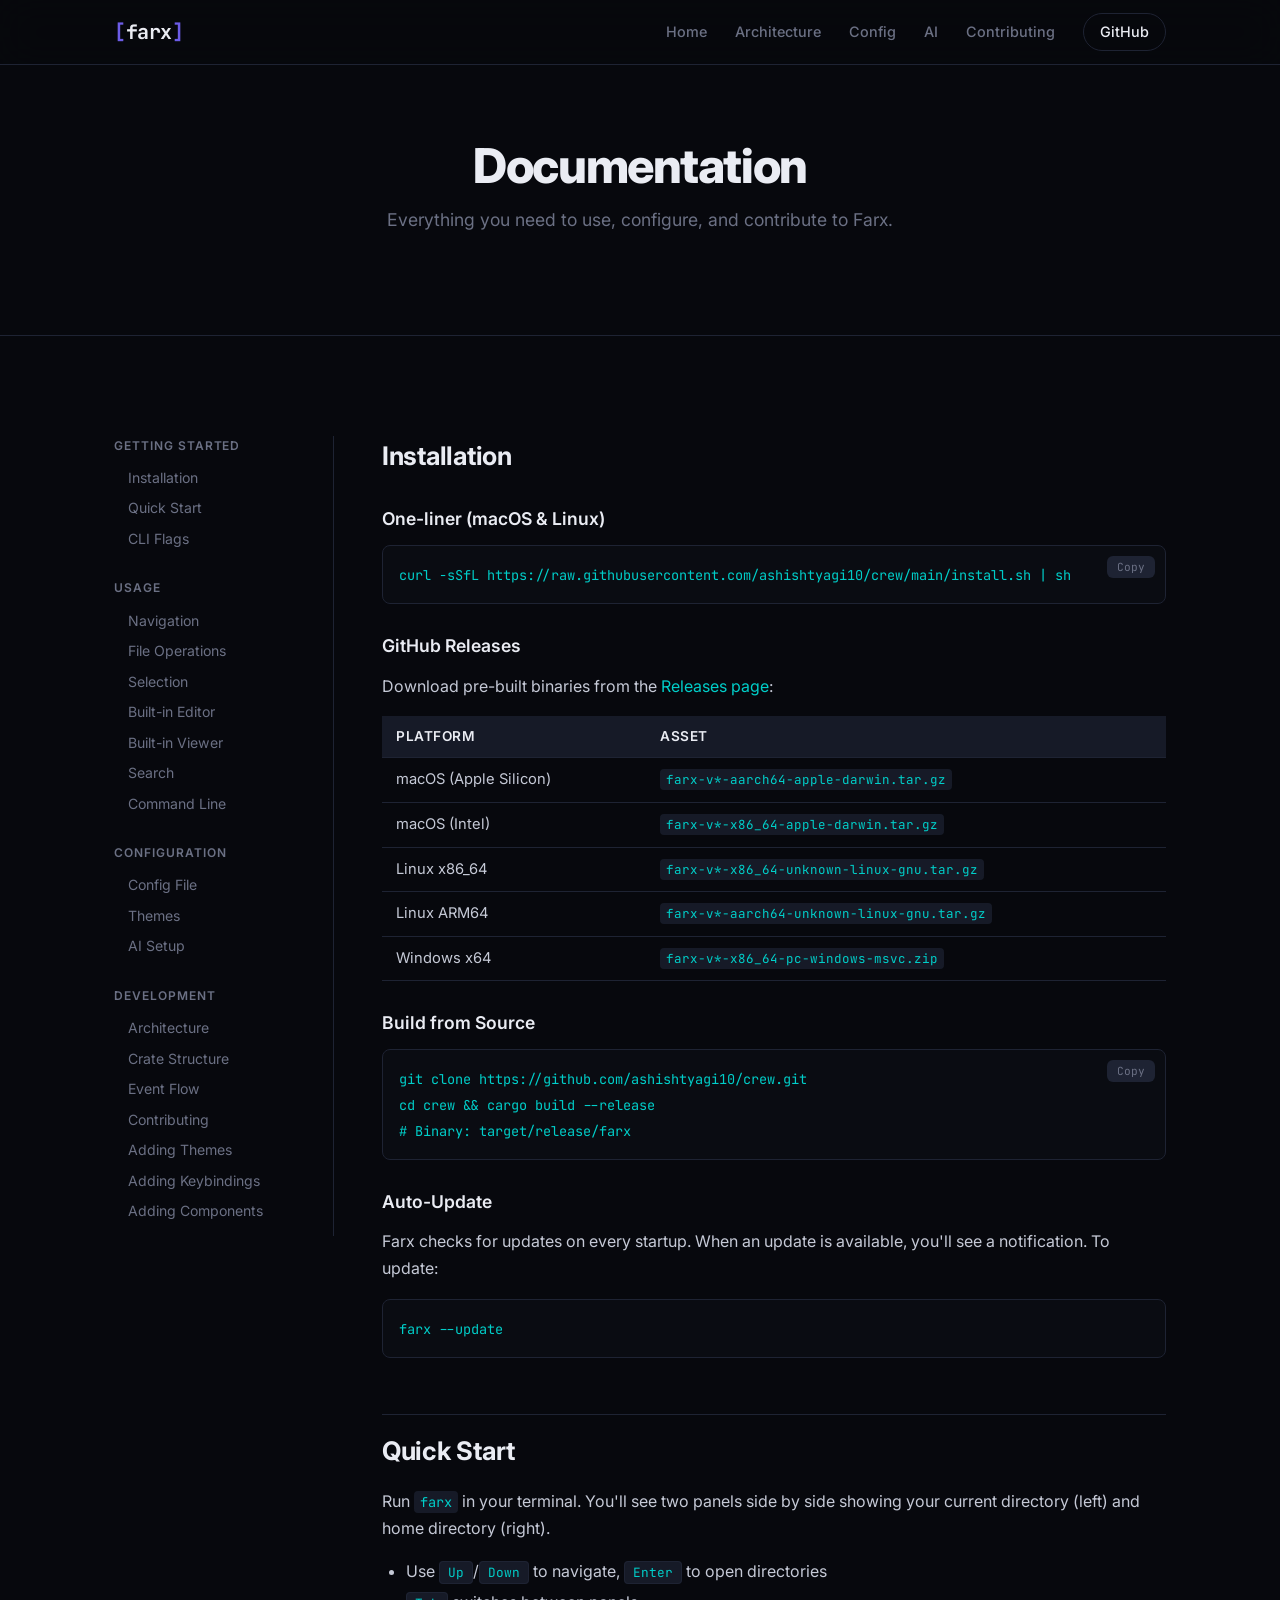
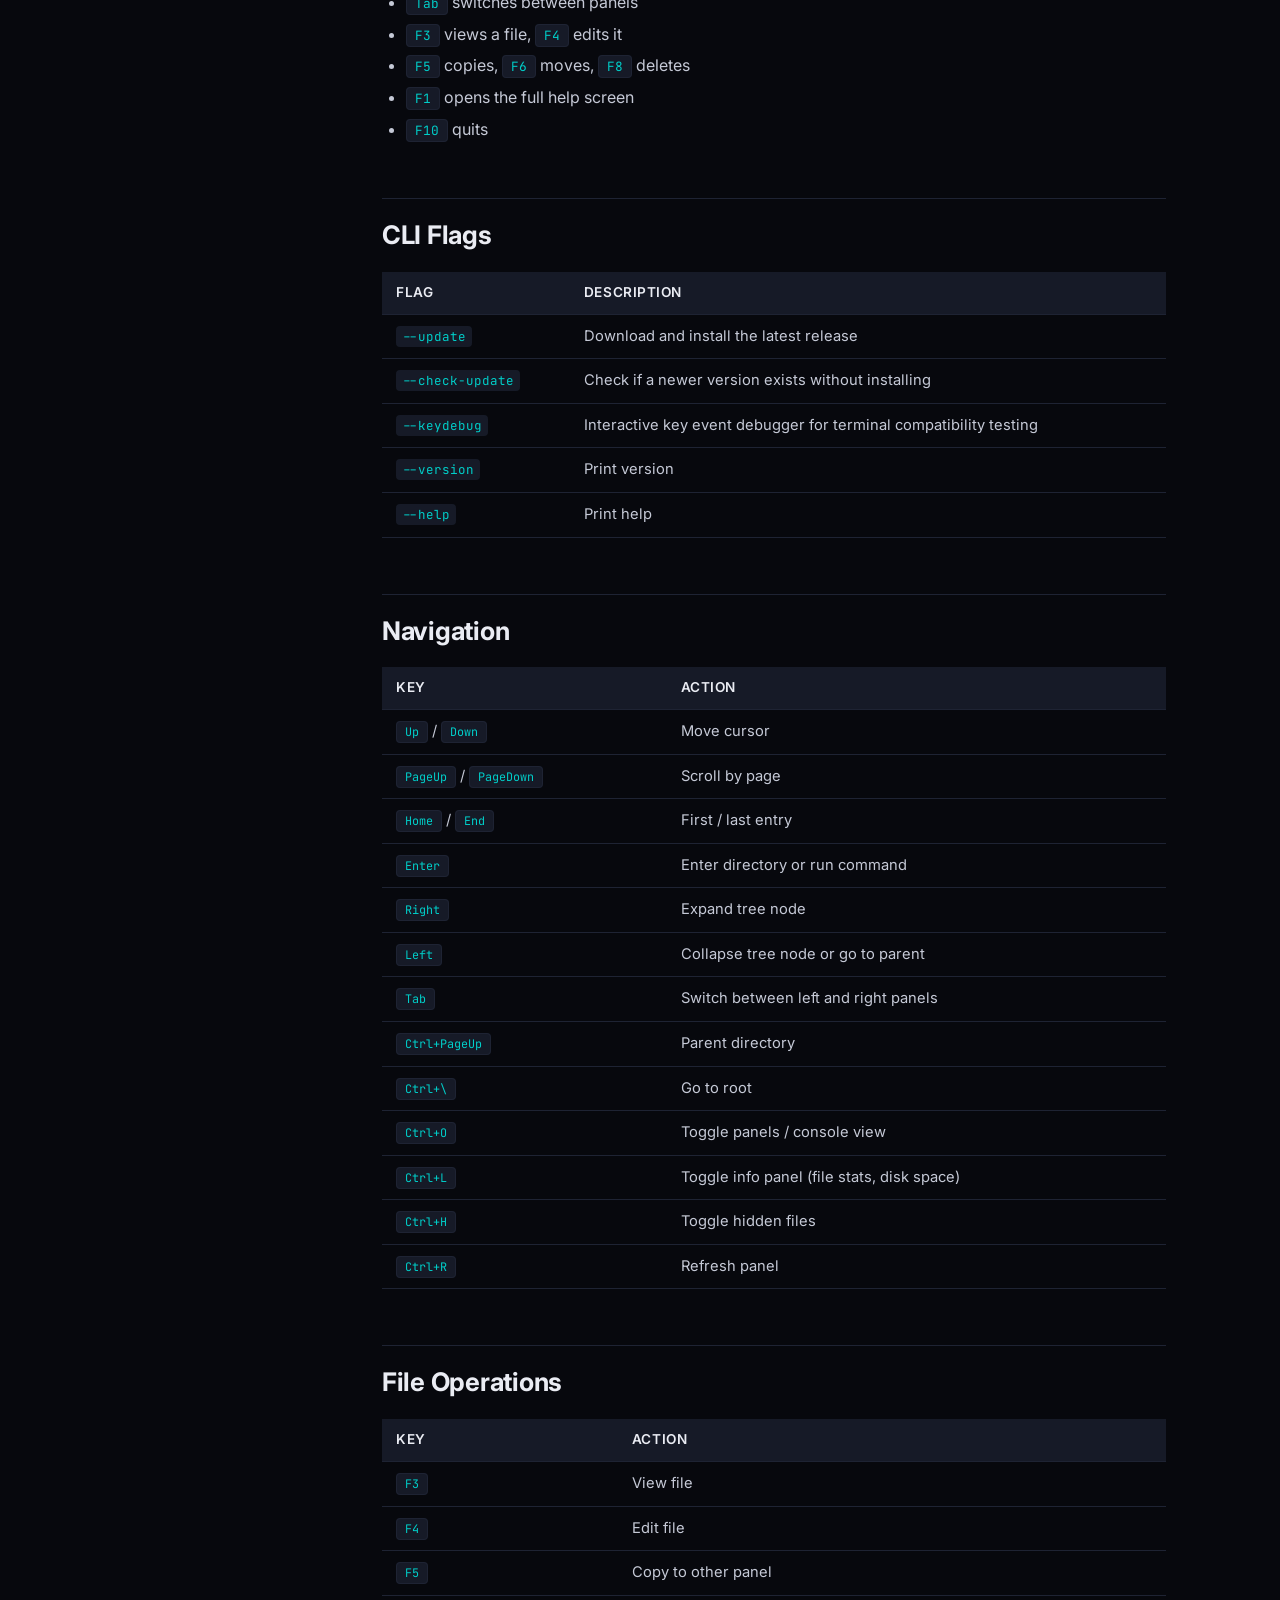
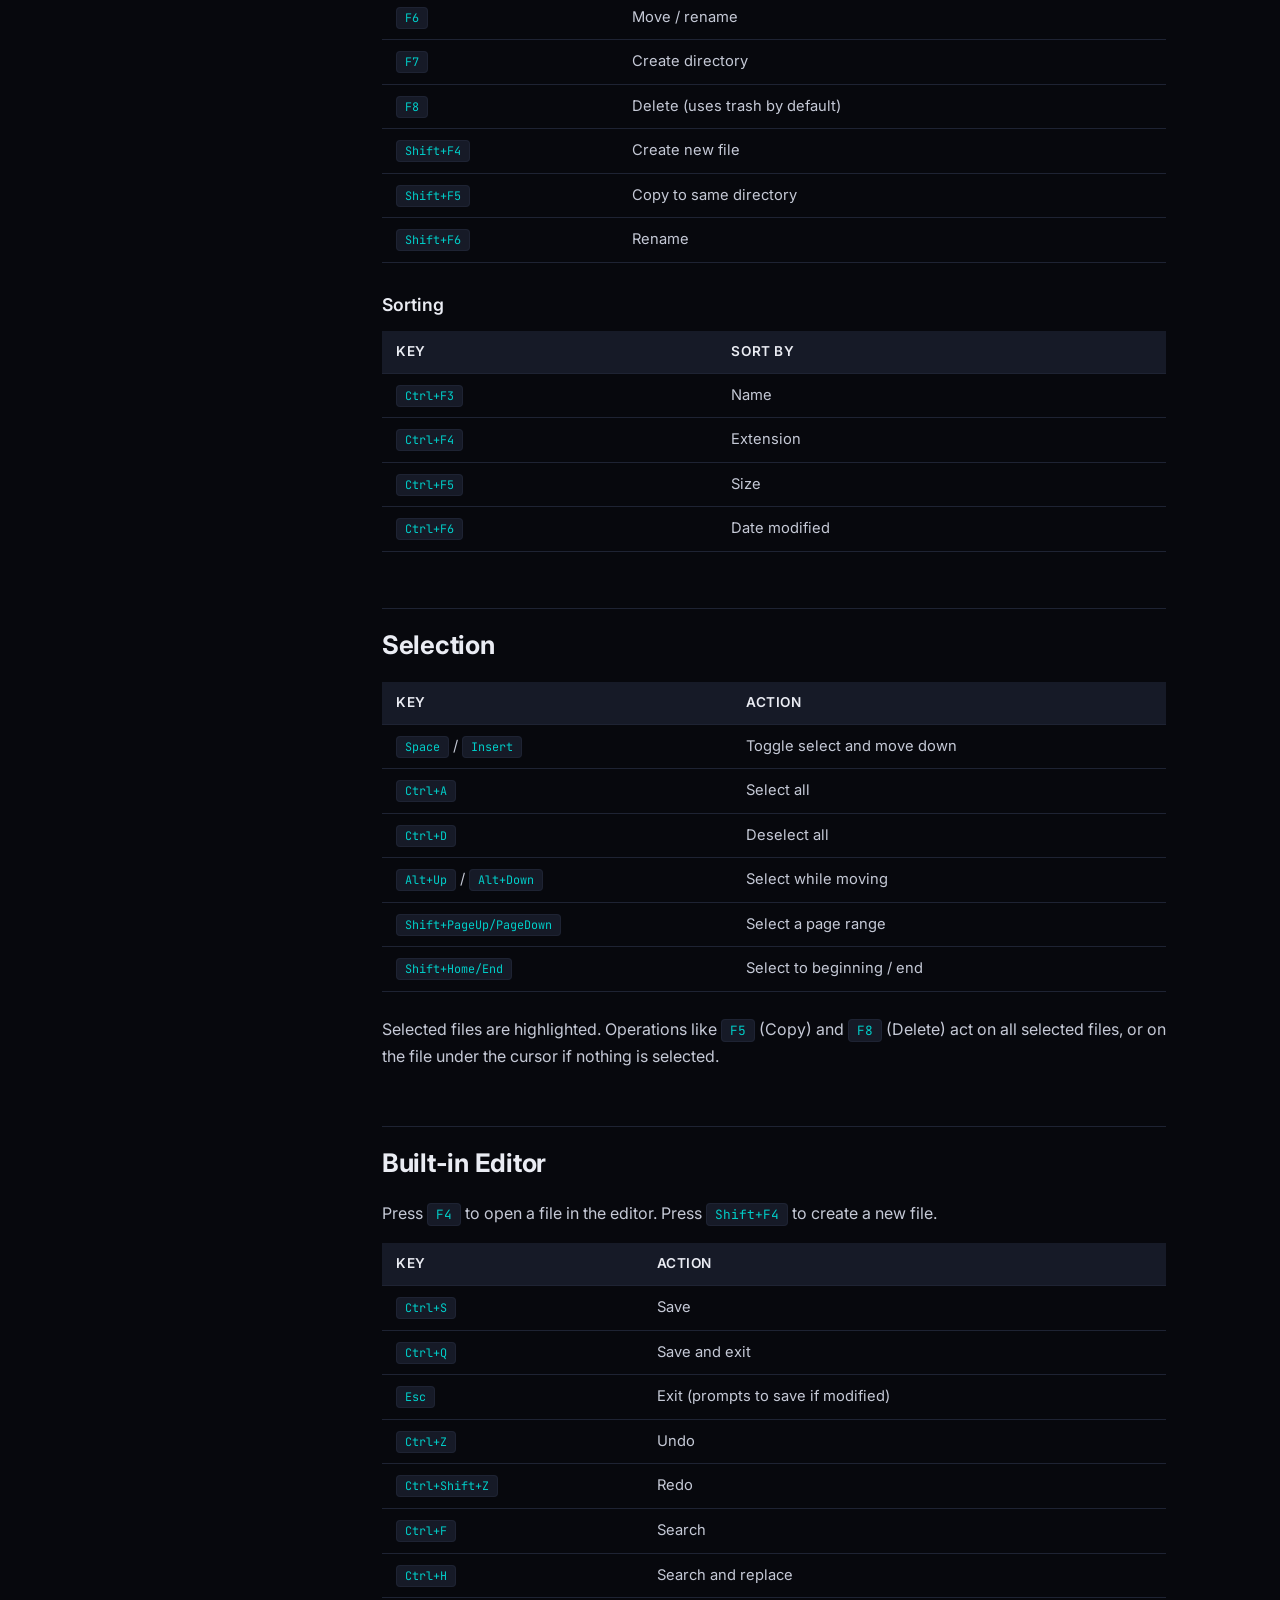
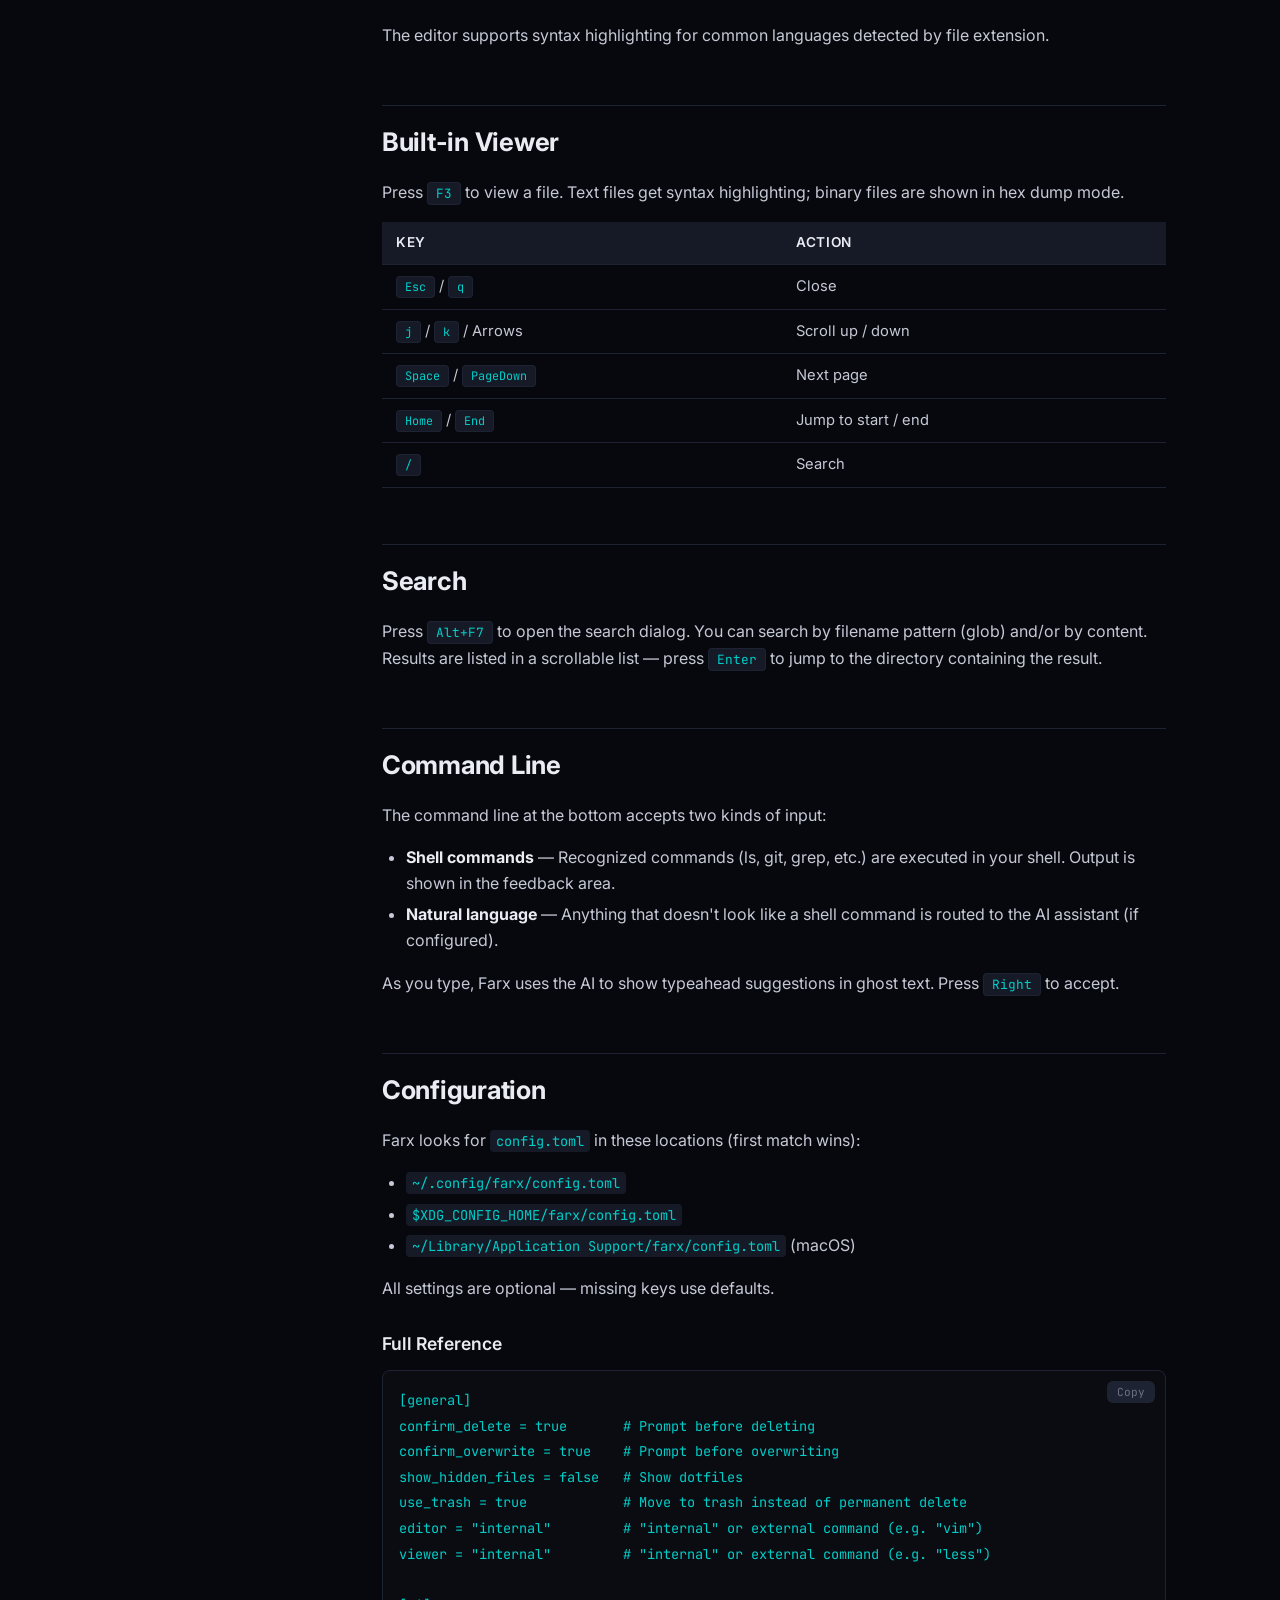
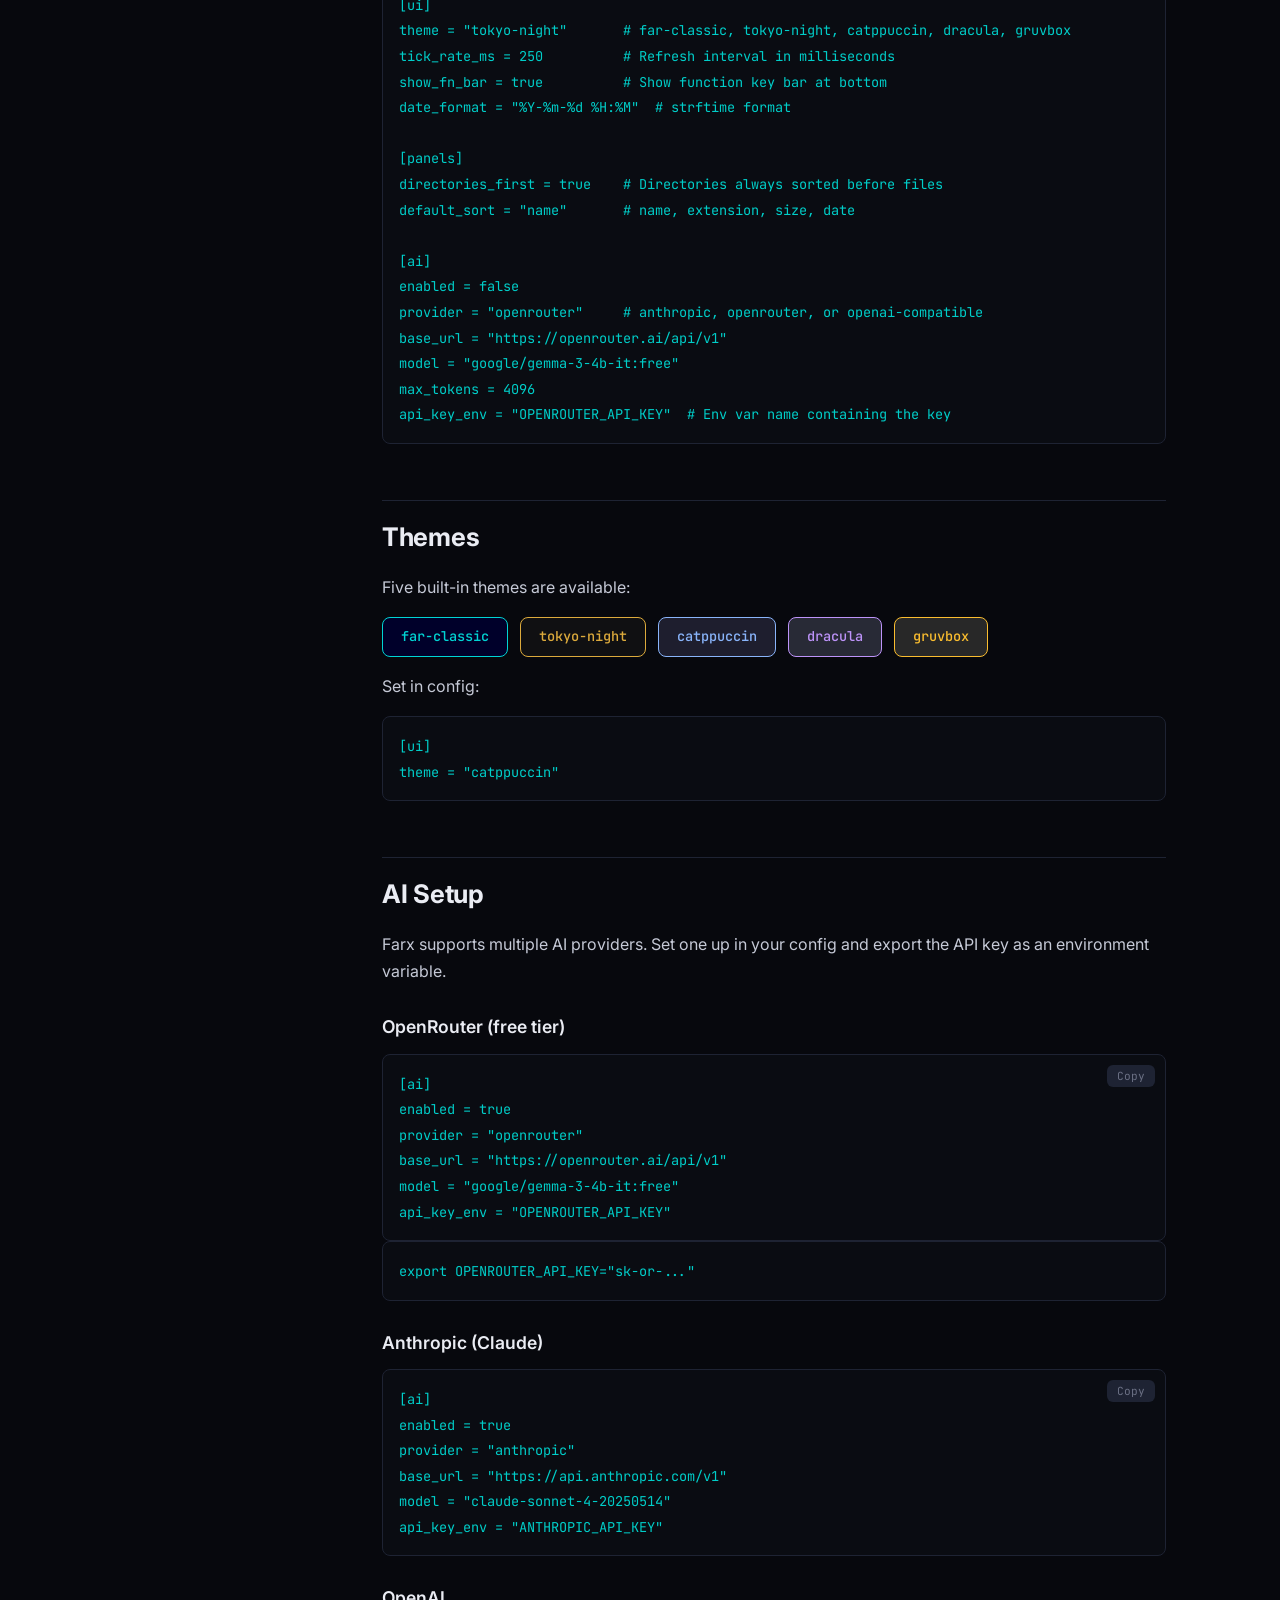
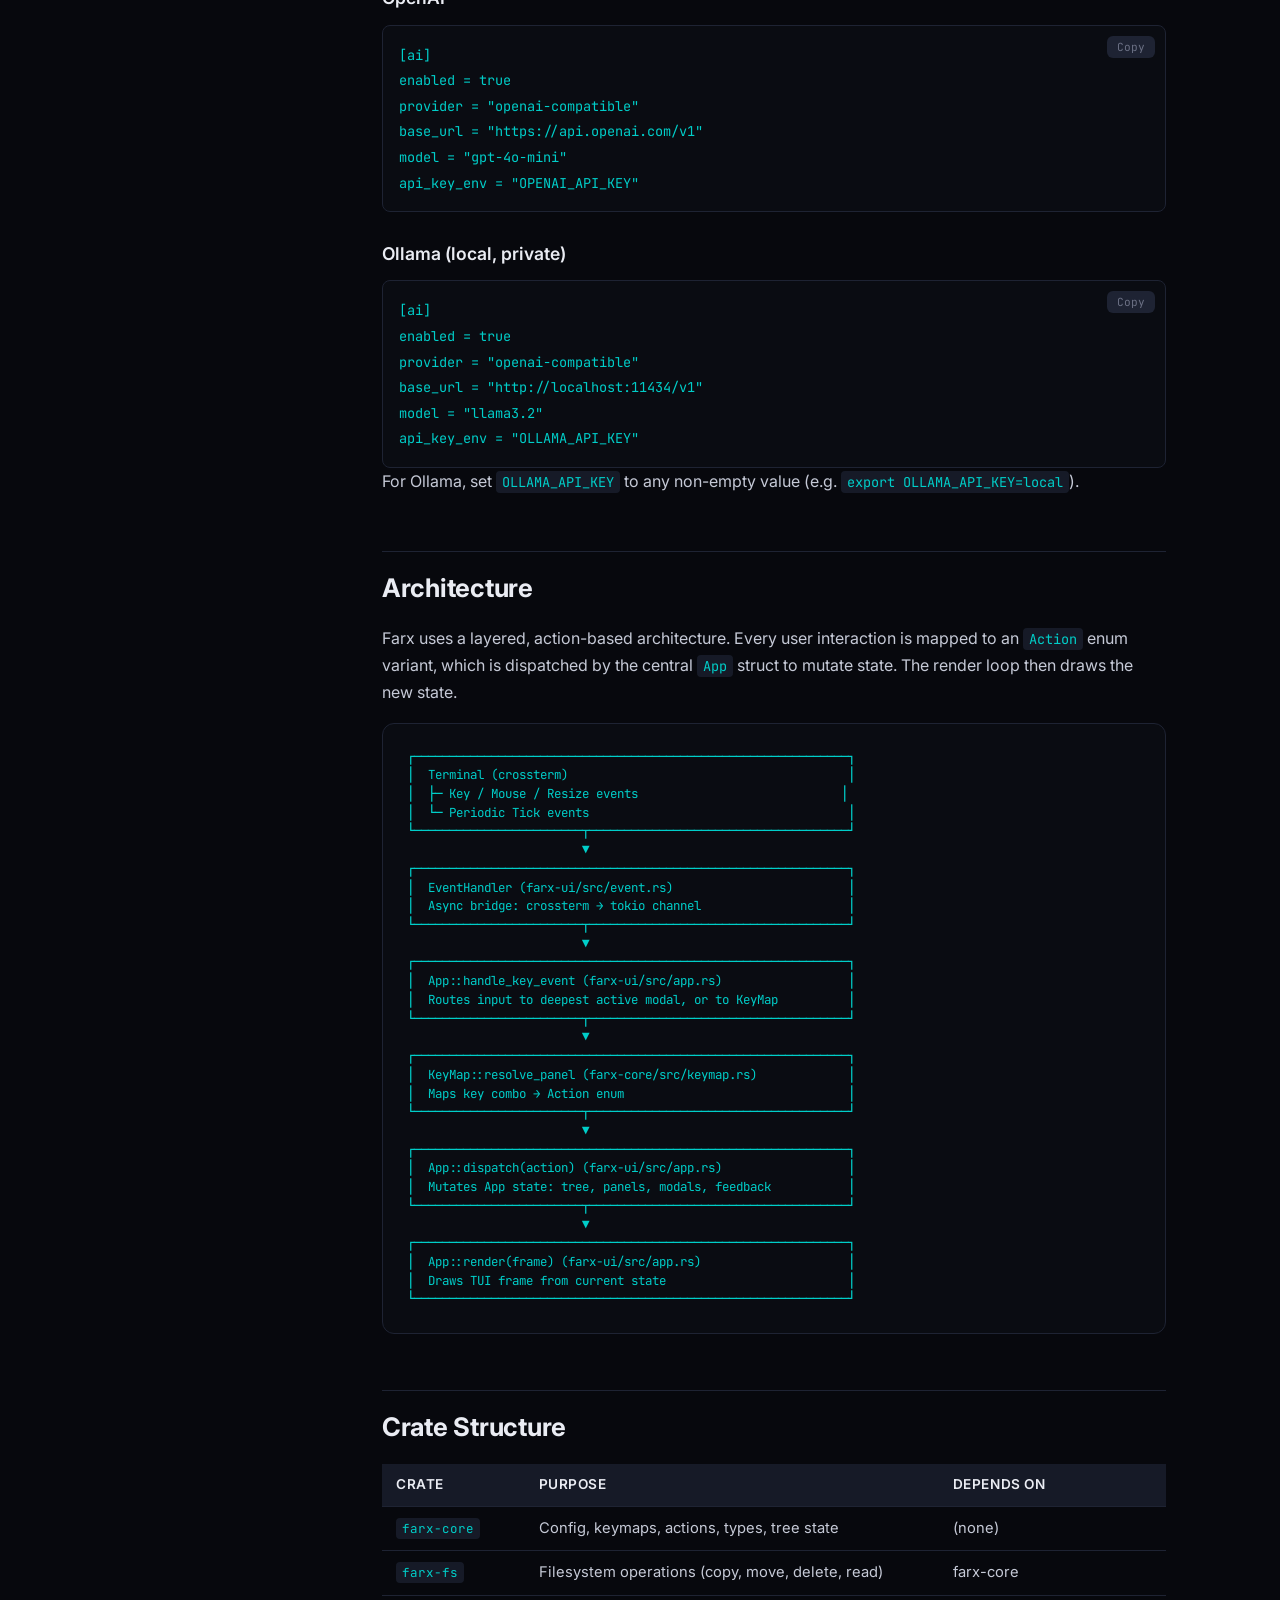
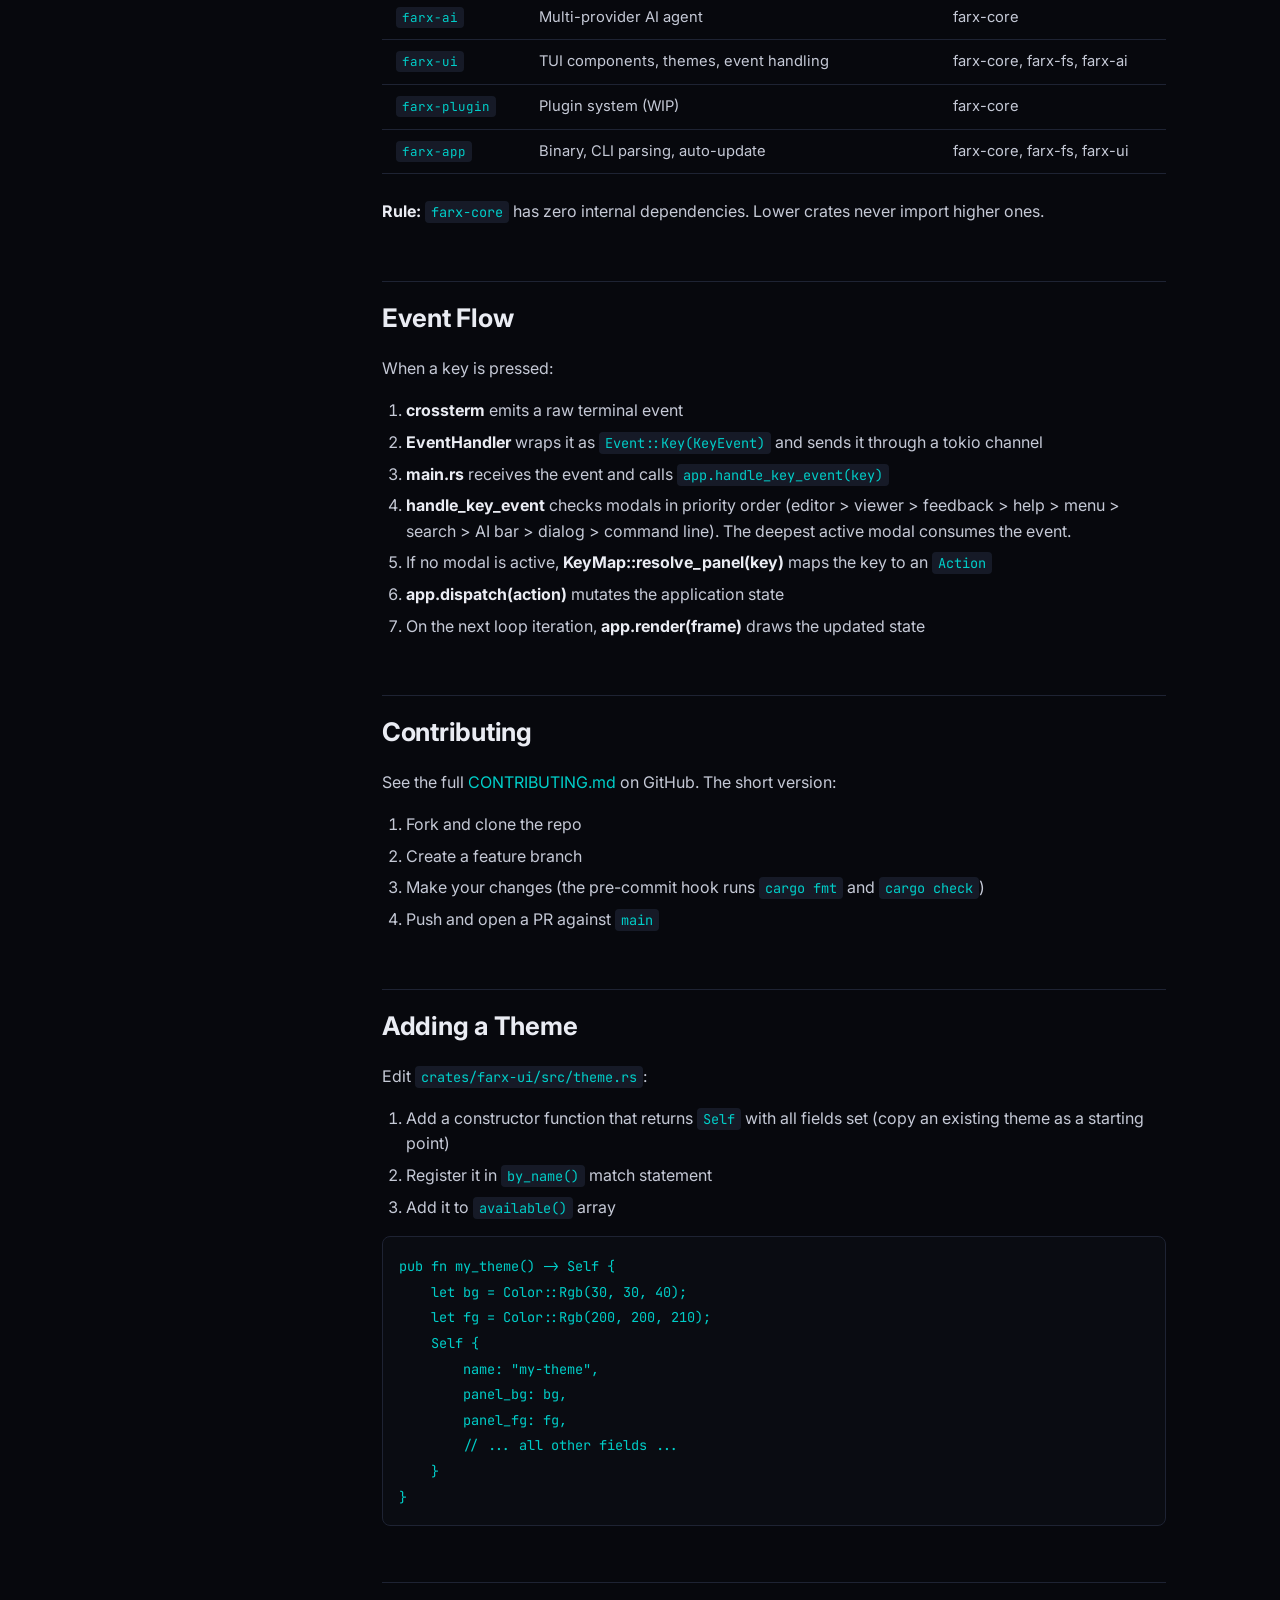
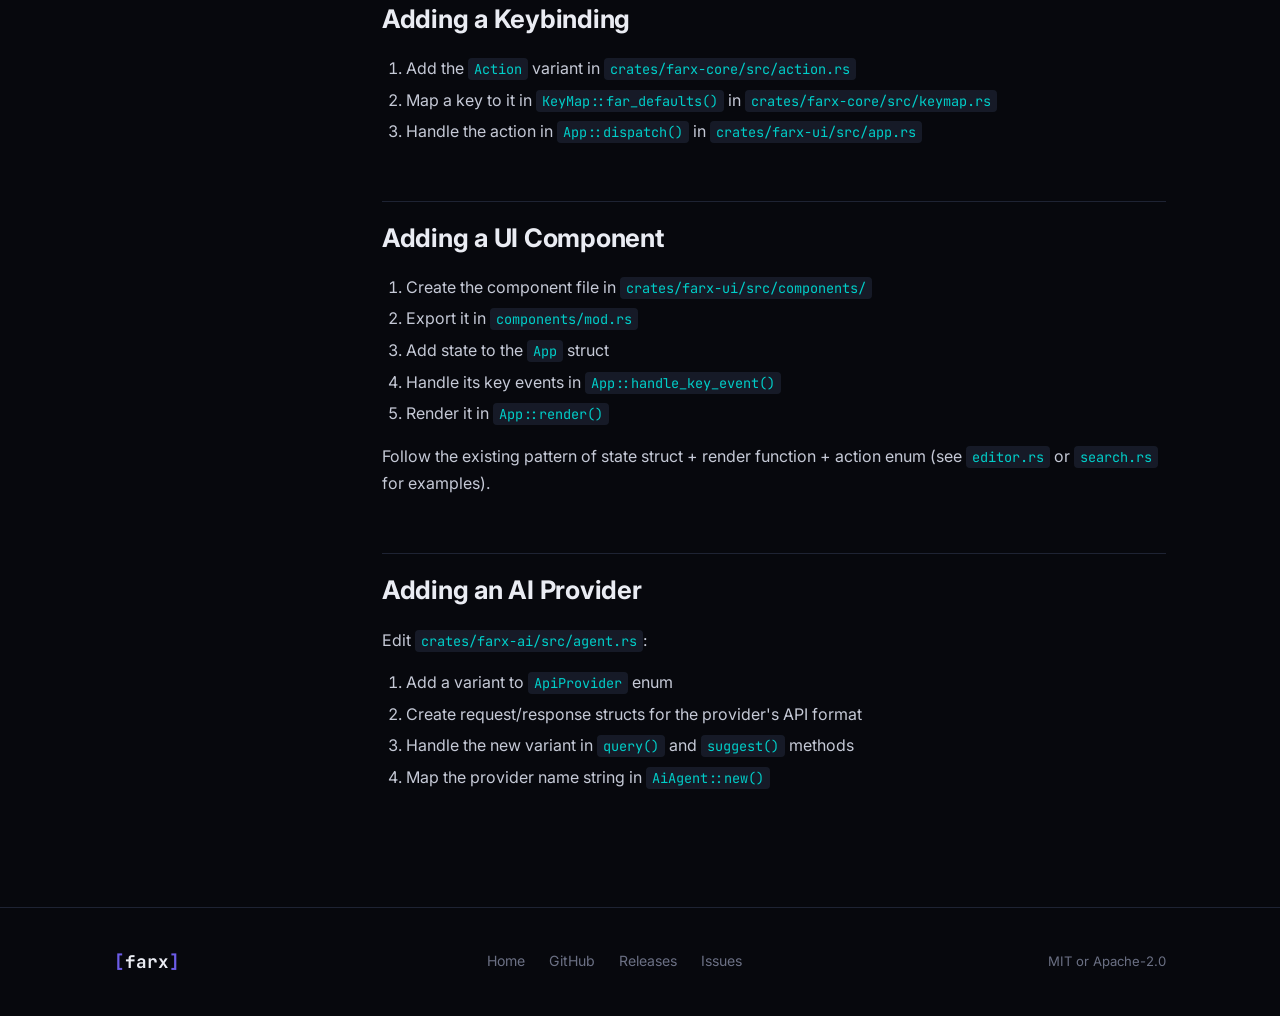
==== commit 0288333f: "chore: rename repo references farx -> crew The GitHub repository was renamed ashishtyagi10/farx -> a" ====
--- a/docs/docs.html
+++ b/docs/docs.html
@@ -25,7 +25,7 @@
       <a href="#configuration">Config</a>
       <a href="#ai-setup">AI</a>
       <a href="#contributing">Contributing</a>
-      <a href="https://github.com/ashishtyagi10/farx" target="_blank" class="nav-github">GitHub</a>
+      <a href="https://github.com/ashishtyagi10/crew" target="_blank" class="nav-github">GitHub</a>
     </div>
   </div>
 </nav>
@@ -86,11 +86,11 @@
       <h3>One-liner (macOS &amp; Linux)</h3>
       <div class="code-block">
         <button class="copy-btn" onclick="copyCode(this)">Copy</button>
-        <code>curl -sSfL https://raw.githubusercontent.com/ashishtyagi10/farx/main/install.sh | sh</code>
+        <code>curl -sSfL https://raw.githubusercontent.com/ashishtyagi10/crew/main/install.sh | sh</code>
       </div>
 
       <h3>GitHub Releases</h3>
-      <p>Download pre-built binaries from the <a href="https://github.com/ashishtyagi10/farx/releases">Releases page</a>:</p>
+      <p>Download pre-built binaries from the <a href="https://github.com/ashishtyagi10/crew/releases">Releases page</a>:</p>
       <table class="docs-table">
         <thead><tr><th>Platform</th><th>Asset</th></tr></thead>
         <tbody>
@@ -105,8 +105,8 @@
       <h3>Build from Source</h3>
       <div class="code-block">
         <button class="copy-btn" onclick="copyCode(this)">Copy</button>
-        <code>git clone https://github.com/ashishtyagi10/farx.git
-cd farx &amp;&amp; cargo build --release
+        <code>git clone https://github.com/ashishtyagi10/crew.git
+cd crew &amp;&amp; cargo build --release
 # Binary: target/release/farx</code>
       </div>
 
@@ -411,7 +411,7 @@
       </ol>
 
       <h2 id="contributing">Contributing</h2>
-      <p>See the full <a href="https://github.com/ashishtyagi10/farx/blob/main/CONTRIBUTING.md">CONTRIBUTING.md</a> on GitHub. The short version:</p>
+      <p>See the full <a href="https://github.com/ashishtyagi10/crew/blob/main/CONTRIBUTING.md">CONTRIBUTING.md</a> on GitHub. The short version:</p>
       <ol>
         <li>Fork and clone the repo</li>
         <li>Create a feature branch</li>
@@ -477,9 +477,9 @@
     </div>
     <div class="footer-links">
       <a href="index.html">Home</a>
-      <a href="https://github.com/ashishtyagi10/farx" target="_blank">GitHub</a>
-      <a href="https://github.com/ashishtyagi10/farx/releases" target="_blank">Releases</a>
-      <a href="https://github.com/ashishtyagi10/farx/issues" target="_blank">Issues</a>
+      <a href="https://github.com/ashishtyagi10/crew" target="_blank">GitHub</a>
+      <a href="https://github.com/ashishtyagi10/crew/releases" target="_blank">Releases</a>
+      <a href="https://github.com/ashishtyagi10/crew/issues" target="_blank">Issues</a>
     </div>
     <div class="footer-copy">MIT or Apache-2.0</div>
   </div>
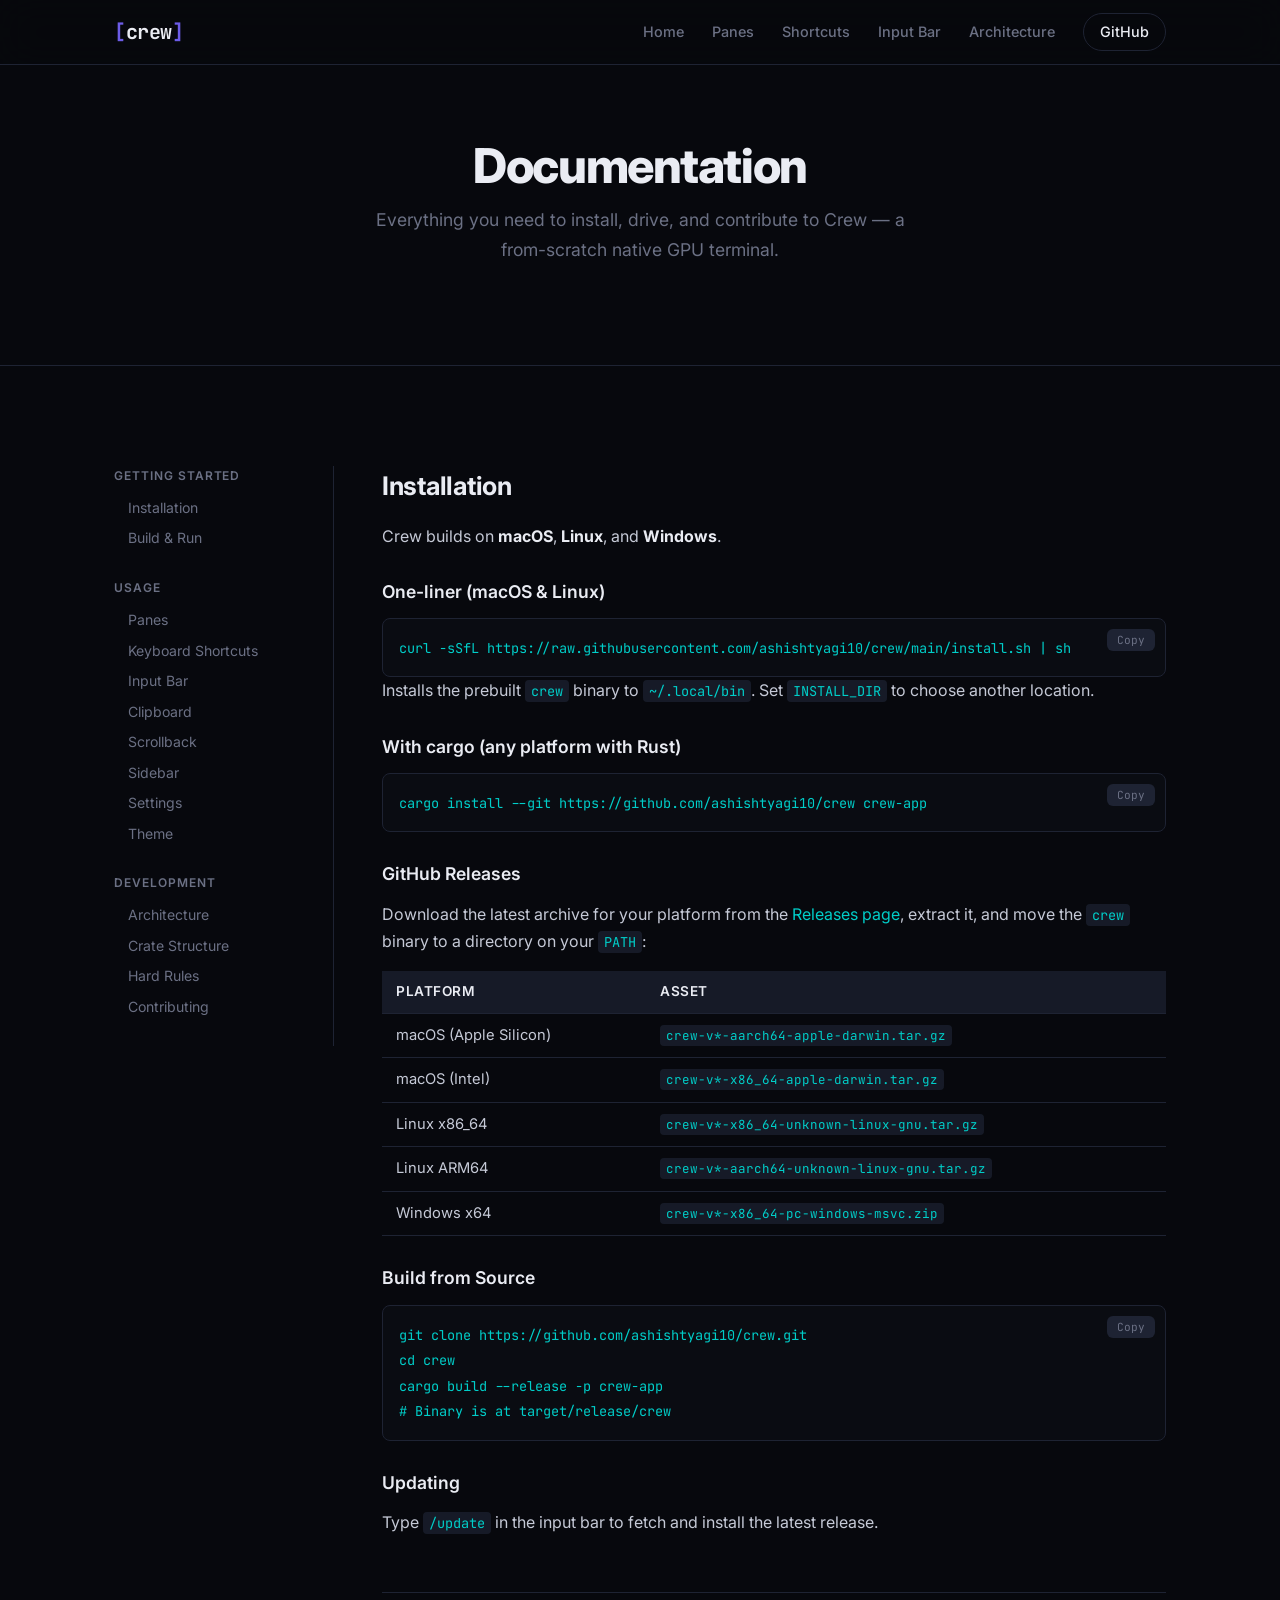
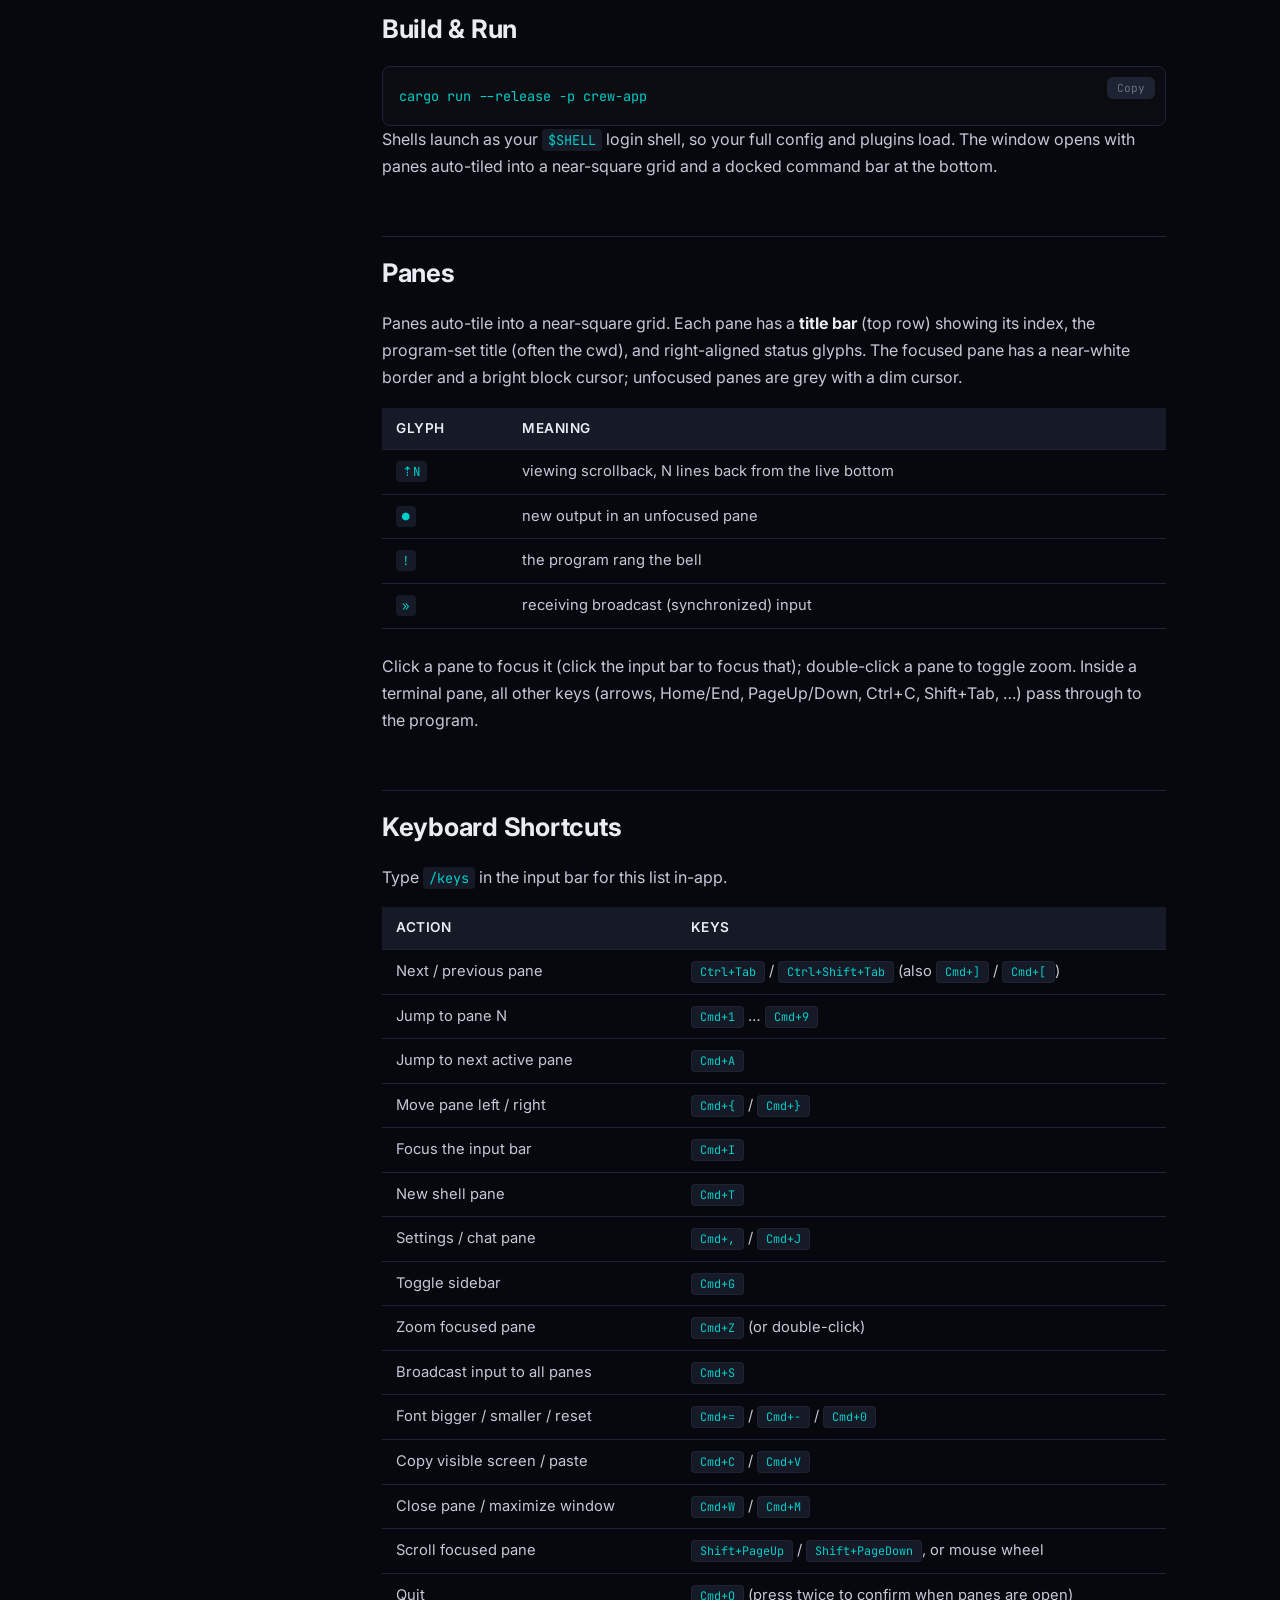
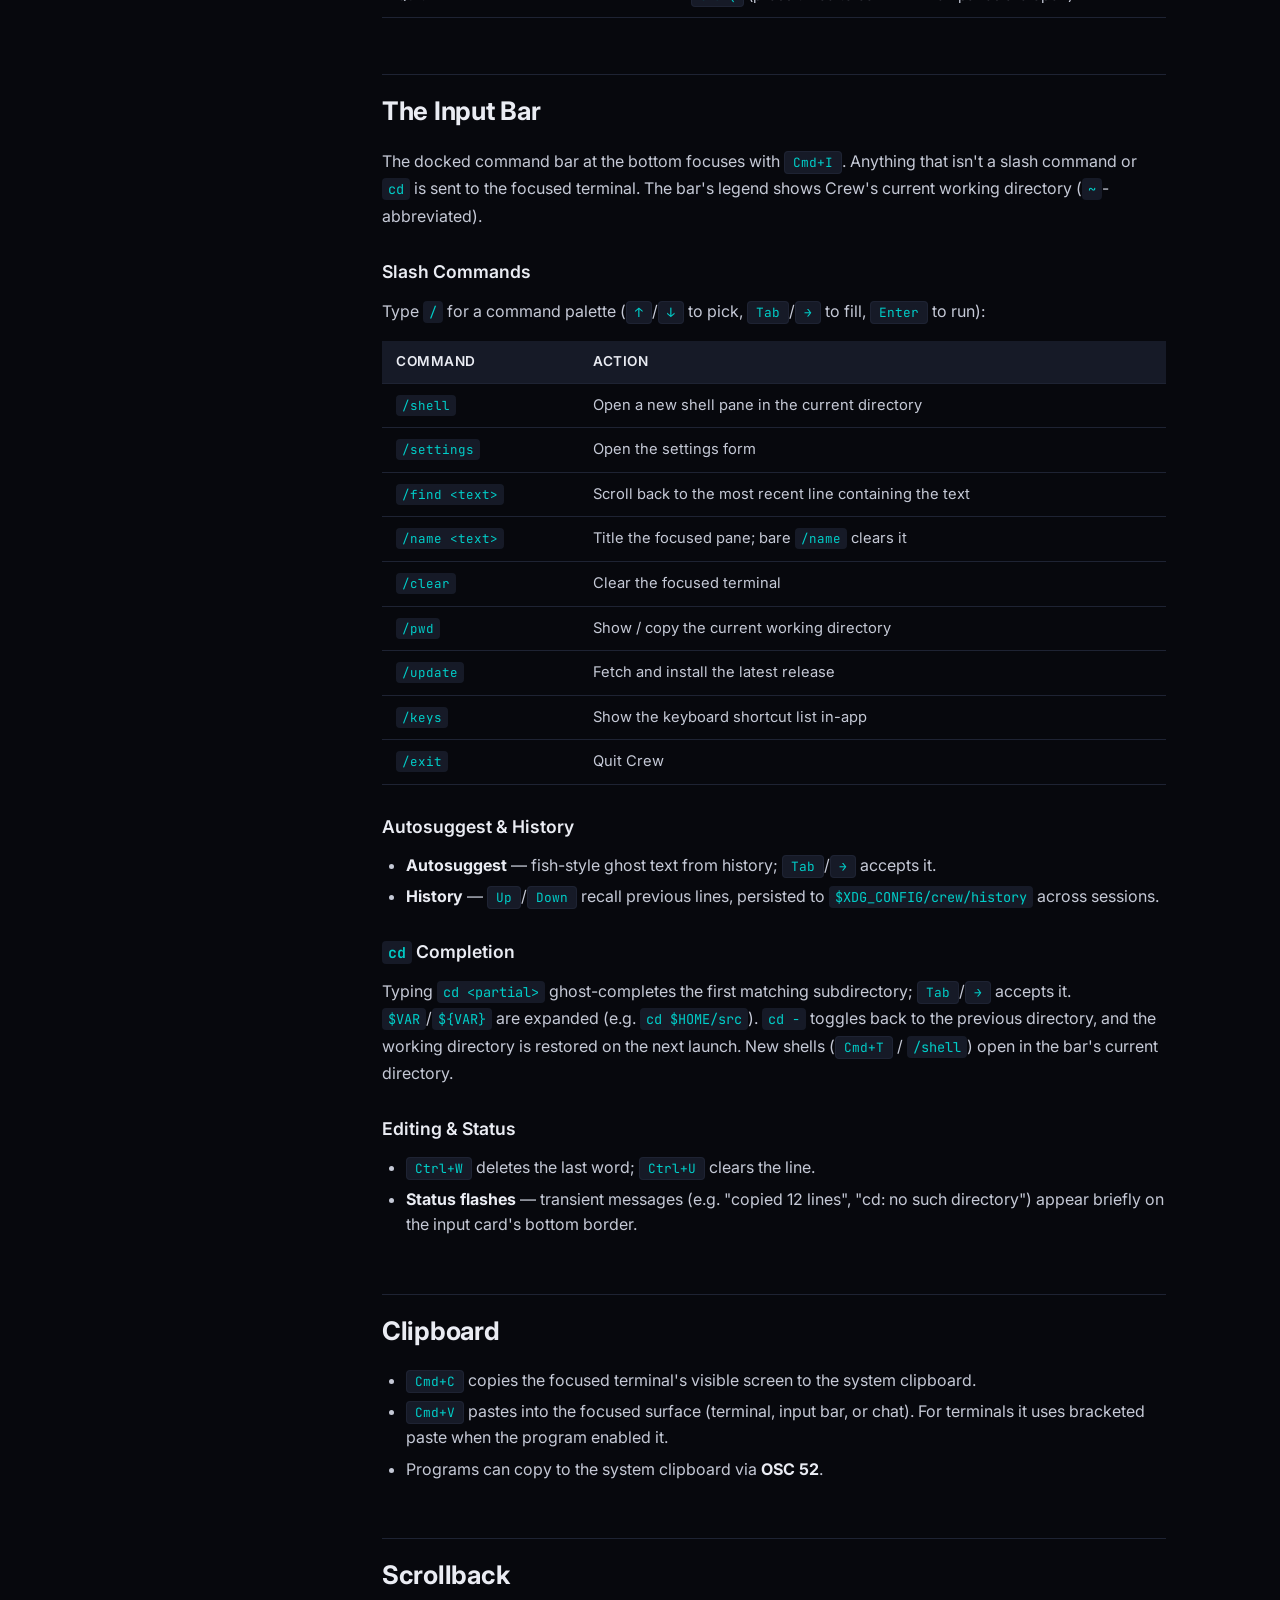
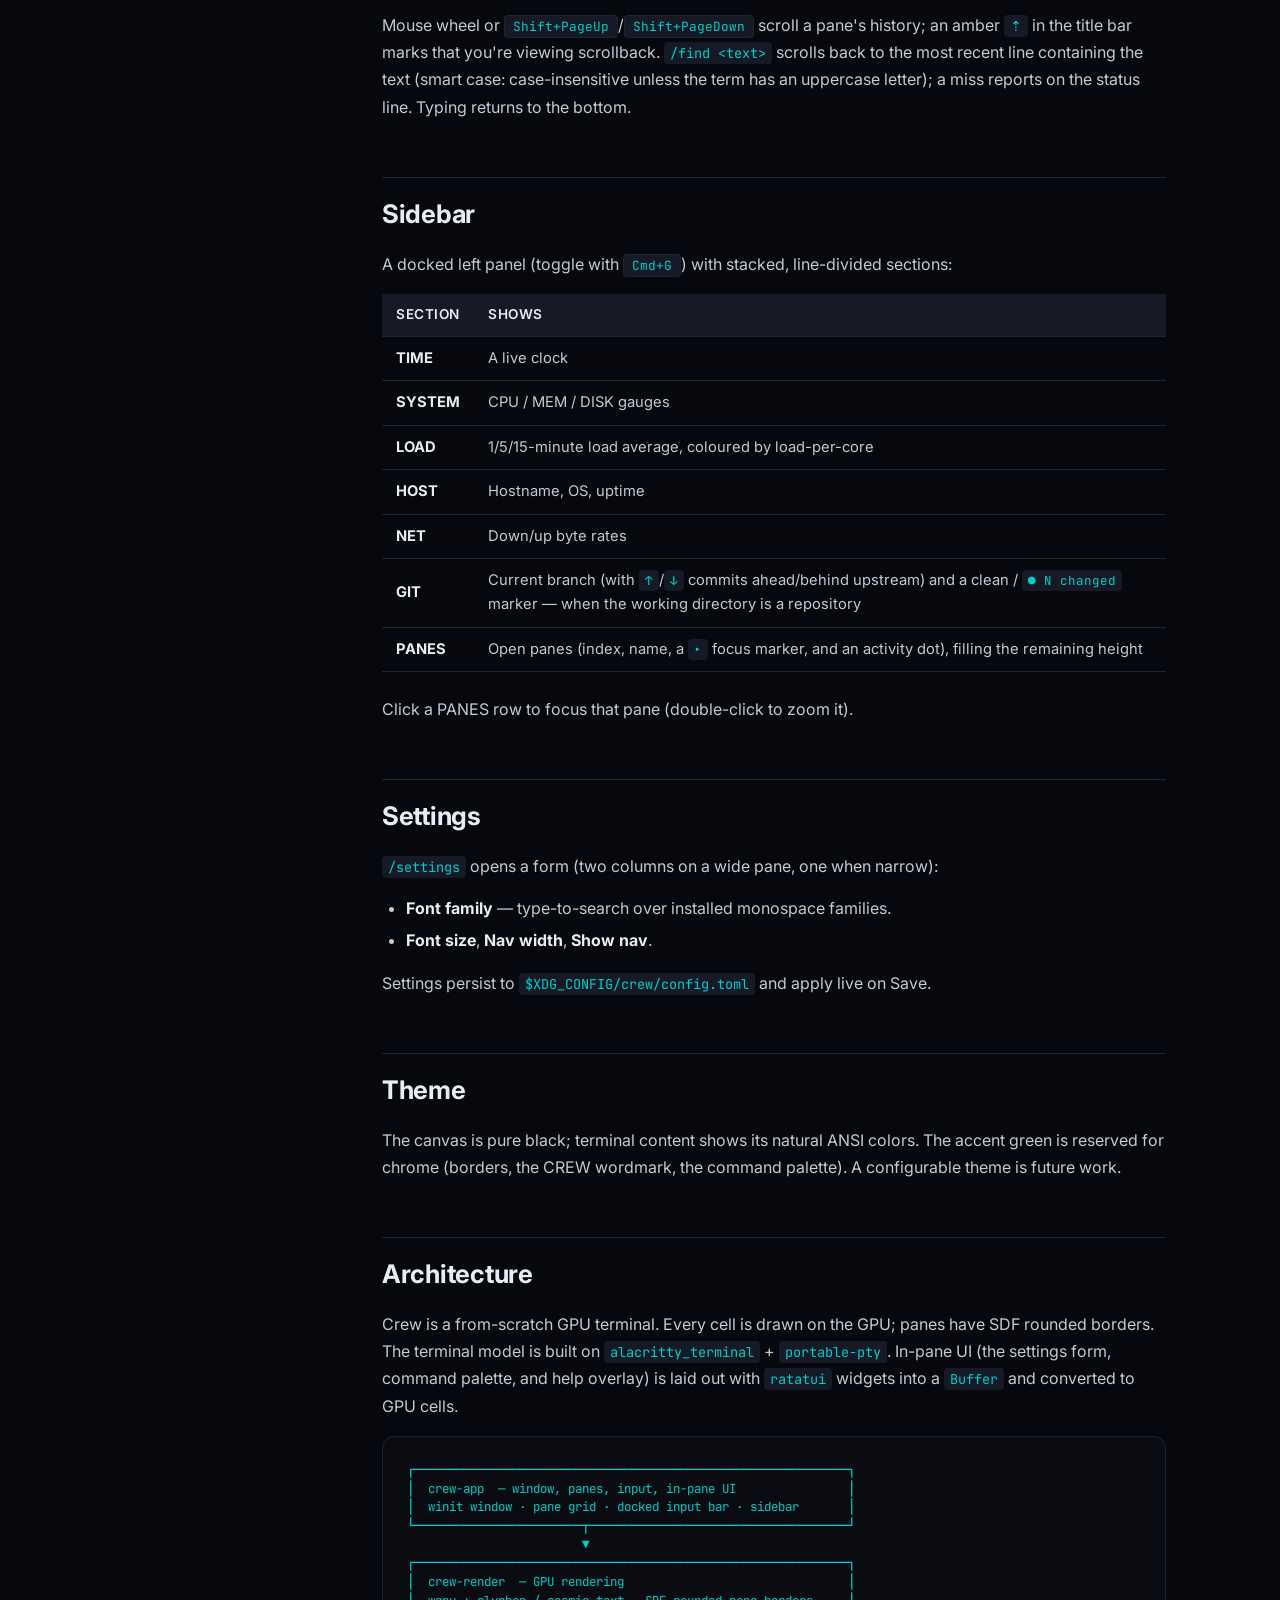
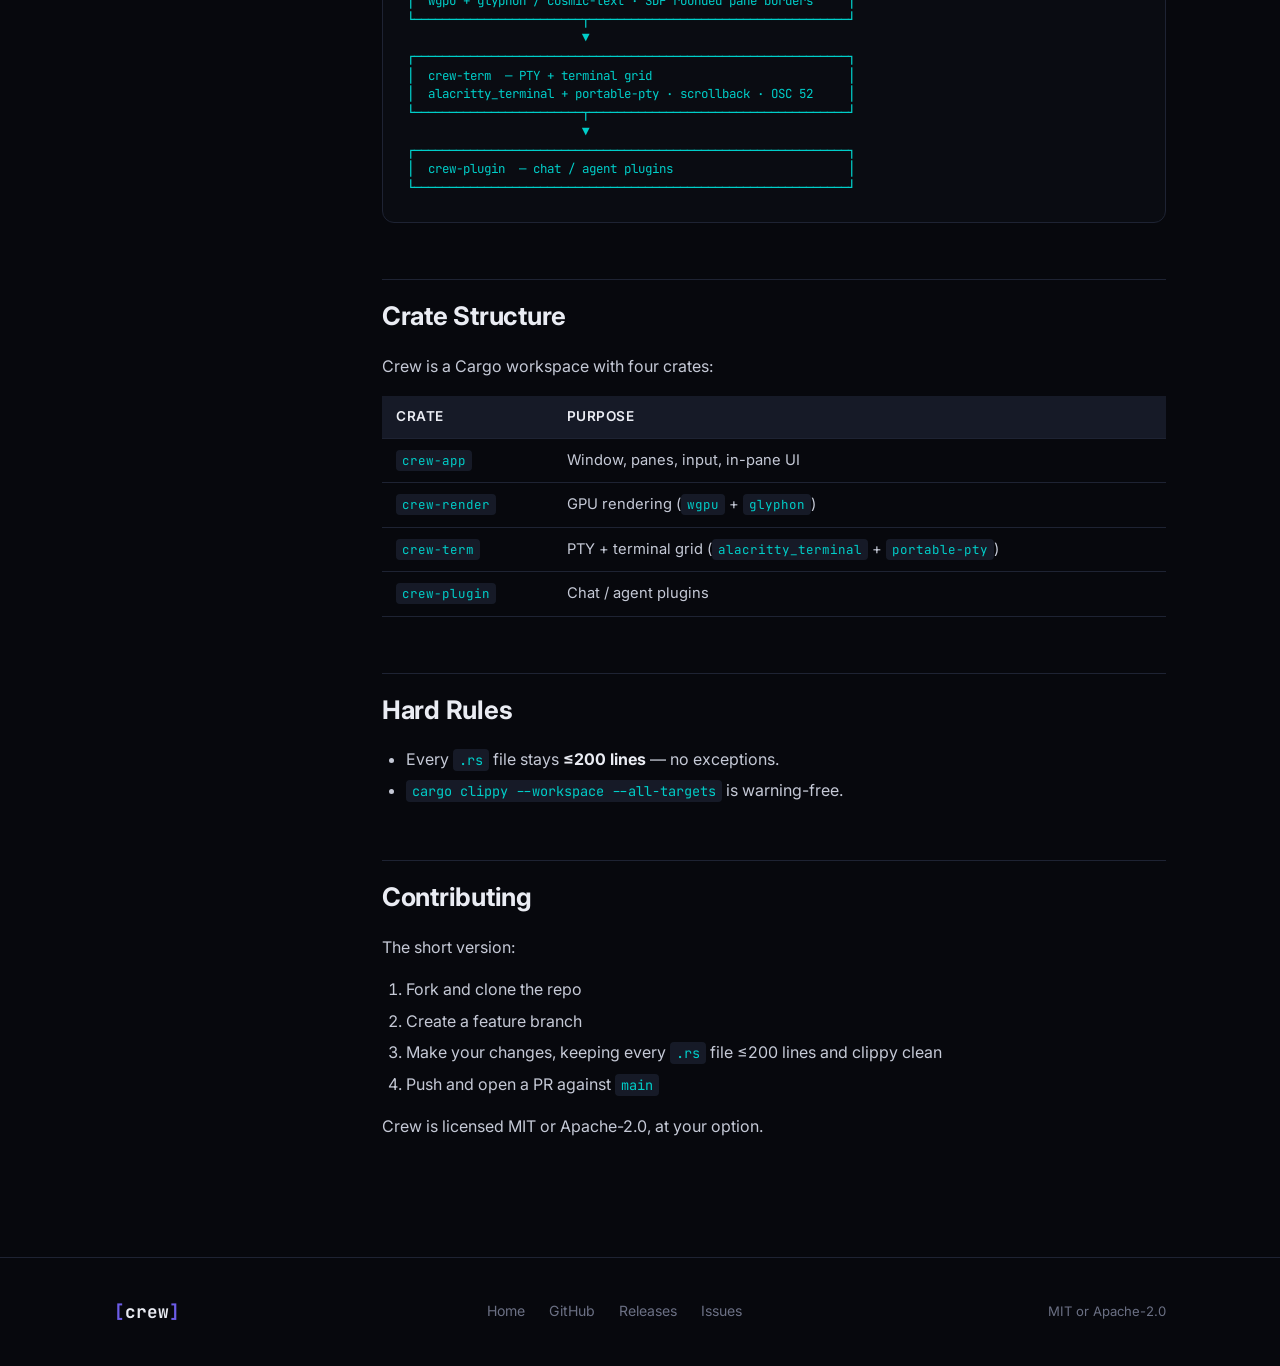
==== commit 77c52df6: "Merge: rename project from Farx to Crew" ====
--- a/docs/docs.html
+++ b/docs/docs.html
@@ -3,8 +3,8 @@
 <head>
   <meta charset="UTF-8" />
   <meta name="viewport" content="width=device-width, initial-scale=1.0" />
-  <title>Farx — Documentation</title>
-  <meta name="description" content="Complete documentation for Farx terminal file manager: architecture, configuration, themes, AI setup, and contributor guide." />
+  <title>Crew — Documentation</title>
+  <meta name="description" content="Complete documentation for Crew, a from-scratch native GPU terminal: panes, shortcuts, the input bar, sidebar, settings, and architecture." />
   <link rel="preconnect" href="https://fonts.googleapis.com" />
   <link rel="preconnect" href="https://fonts.gstatic.com" crossorigin />
   <link href="https://fonts.googleapis.com/css2?family=JetBrains+Mono:wght@400;500;700&family=Inter:wght@400;500;600;700;800&display=swap" rel="stylesheet" />
@@ -17,14 +17,14 @@
 <nav class="nav">
   <div class="nav-inner">
     <a href="index.html" class="nav-logo">
-      <span class="logo-bracket">[</span>farx<span class="logo-bracket">]</span>
+      <span class="logo-bracket">[</span>crew<span class="logo-bracket">]</span>
     </a>
     <div class="nav-links">
       <a href="index.html">Home</a>
+      <a href="#panes">Panes</a>
+      <a href="#shortcuts">Shortcuts</a>
+      <a href="#input-bar">Input Bar</a>
       <a href="#architecture">Architecture</a>
-      <a href="#configuration">Config</a>
-      <a href="#ai-setup">AI</a>
-      <a href="#contributing">Contributing</a>
       <a href="https://github.com/ashishtyagi10/crew" target="_blank" class="nav-github">GitHub</a>
     </div>
   </div>
@@ -34,7 +34,7 @@
 <section class="docs-hero">
   <div class="container">
     <h1 class="hero-title">Documentation</h1>
-    <p class="hero-sub">Everything you need to use, configure, and contribute to Farx.</p>
+    <p class="hero-sub">Everything you need to install, drive, and contribute to Crew — a from-scratch native GPU terminal.</p>
   </div>
 </section>
 
@@ -45,35 +45,25 @@
       <div class="sidebar-section">
         <h4>Getting Started</h4>
         <a href="#installation">Installation</a>
-        <a href="#quick-start">Quick Start</a>
-        <a href="#cli-flags">CLI Flags</a>
+        <a href="#build-run">Build &amp; Run</a>
       </div>
       <div class="sidebar-section">
         <h4>Usage</h4>
-        <a href="#navigation">Navigation</a>
-        <a href="#file-operations">File Operations</a>
-        <a href="#selection">Selection</a>
-        <a href="#editor">Built-in Editor</a>
-        <a href="#viewer">Built-in Viewer</a>
-        <a href="#search">Search</a>
-        <a href="#command-line">Command Line</a>
-      </div>
-      <div class="sidebar-section">
-        <h4>Configuration</h4>
-        <a href="#configuration">Config File</a>
-        <a href="#themes">Themes</a>
-        <a href="#ai-setup">AI Setup</a>
+        <a href="#panes">Panes</a>
+        <a href="#shortcuts">Keyboard Shortcuts</a>
+        <a href="#input-bar">Input Bar</a>
+        <a href="#clipboard">Clipboard</a>
+        <a href="#scrollback">Scrollback</a>
+        <a href="#sidebar-panel">Sidebar</a>
+        <a href="#settings">Settings</a>
+        <a href="#theme">Theme</a>
       </div>
       <div class="sidebar-section">
         <h4>Development</h4>
         <a href="#architecture">Architecture</a>
         <a href="#crate-structure">Crate Structure</a>
-        <a href="#event-flow">Event Flow</a>
+        <a href="#hard-rules">Hard Rules</a>
         <a href="#contributing">Contributing</a>
-        <a href="#adding-themes">Adding Themes</a>
-        <a href="#adding-keybindings">Adding Keybindings</a>
-        <a href="#adding-components">Adding Components</a>
-        <a href="#adding-ai-providers">Adding AI Providers</a>
       </div>
     </aside>
 
@@ -82,23 +72,31 @@
       <!-- ========== GETTING STARTED ========== -->
 
       <h2 id="installation">Installation</h2>
+      <p>Crew builds on <strong>macOS</strong>, <strong>Linux</strong>, and <strong>Windows</strong>.</p>
 
       <h3>One-liner (macOS &amp; Linux)</h3>
       <div class="code-block">
         <button class="copy-btn" onclick="copyCode(this)">Copy</button>
         <code>curl -sSfL https://raw.githubusercontent.com/ashishtyagi10/crew/main/install.sh | sh</code>
       </div>
+      <p>Installs the prebuilt <code>crew</code> binary to <code>~/.local/bin</code>. Set <code>INSTALL_DIR</code> to choose another location.</p>
+
+      <h3>With cargo (any platform with Rust)</h3>
+      <div class="code-block">
+        <button class="copy-btn" onclick="copyCode(this)">Copy</button>
+        <code>cargo install --git https://github.com/ashishtyagi10/crew crew-app</code>
+      </div>
 
       <h3>GitHub Releases</h3>
-      <p>Download pre-built binaries from the <a href="https://github.com/ashishtyagi10/crew/releases">Releases page</a>:</p>
+      <p>Download the latest archive for your platform from the <a href="https://github.com/ashishtyagi10/crew/releases">Releases page</a>, extract it, and move the <code>crew</code> binary to a directory on your <code>PATH</code>:</p>
       <table class="docs-table">
         <thead><tr><th>Platform</th><th>Asset</th></tr></thead>
         <tbody>
-          <tr><td>macOS (Apple Silicon)</td><td><code>farx-v*-aarch64-apple-darwin.tar.gz</code></td></tr>
-          <tr><td>macOS (Intel)</td><td><code>farx-v*-x86_64-apple-darwin.tar.gz</code></td></tr>
-          <tr><td>Linux x86_64</td><td><code>farx-v*-x86_64-unknown-linux-gnu.tar.gz</code></td></tr>
-          <tr><td>Linux ARM64</td><td><code>farx-v*-aarch64-unknown-linux-gnu.tar.gz</code></td></tr>
-          <tr><td>Windows x64</td><td><code>farx-v*-x86_64-pc-windows-msvc.zip</code></td></tr>
+          <tr><td>macOS (Apple Silicon)</td><td><code>crew-v*-aarch64-apple-darwin.tar.gz</code></td></tr>
+          <tr><td>macOS (Intel)</td><td><code>crew-v*-x86_64-apple-darwin.tar.gz</code></td></tr>
+          <tr><td>Linux x86_64</td><td><code>crew-v*-x86_64-unknown-linux-gnu.tar.gz</code></td></tr>
+          <tr><td>Linux ARM64</td><td><code>crew-v*-aarch64-unknown-linux-gnu.tar.gz</code></td></tr>
+          <tr><td>Windows x64</td><td><code>crew-v*-x86_64-pc-windows-msvc.zip</code></td></tr>
         </tbody>
       </table>
 
@@ -106,364 +104,186 @@
       <div class="code-block">
         <button class="copy-btn" onclick="copyCode(this)">Copy</button>
         <code>git clone https://github.com/ashishtyagi10/crew.git
-cd crew &amp;&amp; cargo build --release
-# Binary: target/release/farx</code>
-      </div>
-
-      <h3>Auto-Update</h3>
-      <p>Farx checks for updates on every startup. When an update is available, you'll see a notification. To update:</p>
-      <div class="code-block"><code>farx --update</code></div>
-
-      <!-- QUICK START -->
-      <h2 id="quick-start">Quick Start</h2>
-      <p>Run <code>farx</code> in your terminal. You'll see two panels side by side showing your current directory (left) and home directory (right).</p>
-      <ul>
-        <li>Use <kbd>Up</kbd>/<kbd>Down</kbd> to navigate, <kbd>Enter</kbd> to open directories</li>
-        <li><kbd>Tab</kbd> switches between panels</li>
-        <li><kbd>F3</kbd> views a file, <kbd>F4</kbd> edits it</li>
-        <li><kbd>F5</kbd> copies, <kbd>F6</kbd> moves, <kbd>F8</kbd> deletes</li>
-        <li><kbd>F1</kbd> opens the full help screen</li>
-        <li><kbd>F10</kbd> quits</li>
-      </ul>
-
-      <!-- CLI FLAGS -->
-      <h2 id="cli-flags">CLI Flags</h2>
-      <table class="docs-table">
-        <thead><tr><th>Flag</th><th>Description</th></tr></thead>
-        <tbody>
-          <tr><td><code>--update</code></td><td>Download and install the latest release</td></tr>
-          <tr><td><code>--check-update</code></td><td>Check if a newer version exists without installing</td></tr>
-          <tr><td><code>--keydebug</code></td><td>Interactive key event debugger for terminal compatibility testing</td></tr>
-          <tr><td><code>--version</code></td><td>Print version</td></tr>
-          <tr><td><code>--help</code></td><td>Print help</td></tr>
-        </tbody>
-      </table>
-
-      <!-- ========== USAGE ========== -->
-
-      <h2 id="navigation">Navigation</h2>
-      <table class="docs-table">
-        <thead><tr><th>Key</th><th>Action</th></tr></thead>
-        <tbody>
-          <tr><td><kbd>Up</kbd> / <kbd>Down</kbd></td><td>Move cursor</td></tr>
-          <tr><td><kbd>PageUp</kbd> / <kbd>PageDown</kbd></td><td>Scroll by page</td></tr>
-          <tr><td><kbd>Home</kbd> / <kbd>End</kbd></td><td>First / last entry</td></tr>
-          <tr><td><kbd>Enter</kbd></td><td>Enter directory or run command</td></tr>
-          <tr><td><kbd>Right</kbd></td><td>Expand tree node</td></tr>
-          <tr><td><kbd>Left</kbd></td><td>Collapse tree node or go to parent</td></tr>
-          <tr><td><kbd>Tab</kbd></td><td>Switch between left and right panels</td></tr>
-          <tr><td><kbd>Ctrl+PageUp</kbd></td><td>Parent directory</td></tr>
-          <tr><td><kbd>Ctrl+\</kbd></td><td>Go to root</td></tr>
-          <tr><td><kbd>Ctrl+O</kbd></td><td>Toggle panels / console view</td></tr>
-          <tr><td><kbd>Ctrl+L</kbd></td><td>Toggle info panel (file stats, disk space)</td></tr>
-          <tr><td><kbd>Ctrl+H</kbd></td><td>Toggle hidden files</td></tr>
-          <tr><td><kbd>Ctrl+R</kbd></td><td>Refresh panel</td></tr>
-        </tbody>
-      </table>
-
-      <h2 id="file-operations">File Operations</h2>
-      <table class="docs-table">
-        <thead><tr><th>Key</th><th>Action</th></tr></thead>
-        <tbody>
-          <tr><td><kbd>F3</kbd></td><td>View file</td></tr>
-          <tr><td><kbd>F4</kbd></td><td>Edit file</td></tr>
-          <tr><td><kbd>F5</kbd></td><td>Copy to other panel</td></tr>
-          <tr><td><kbd>F6</kbd></td><td>Move / rename</td></tr>
-          <tr><td><kbd>F7</kbd></td><td>Create directory</td></tr>
-          <tr><td><kbd>F8</kbd></td><td>Delete (uses trash by default)</td></tr>
-          <tr><td><kbd>Shift+F4</kbd></td><td>Create new file</td></tr>
-          <tr><td><kbd>Shift+F5</kbd></td><td>Copy to same directory</td></tr>
-          <tr><td><kbd>Shift+F6</kbd></td><td>Rename</td></tr>
-        </tbody>
-      </table>
-
-      <h3>Sorting</h3>
-      <table class="docs-table">
-        <thead><tr><th>Key</th><th>Sort by</th></tr></thead>
-        <tbody>
-          <tr><td><kbd>Ctrl+F3</kbd></td><td>Name</td></tr>
-          <tr><td><kbd>Ctrl+F4</kbd></td><td>Extension</td></tr>
-          <tr><td><kbd>Ctrl+F5</kbd></td><td>Size</td></tr>
-          <tr><td><kbd>Ctrl+F6</kbd></td><td>Date modified</td></tr>
-        </tbody>
-      </table>
-
-      <h2 id="selection">Selection</h2>
-      <table class="docs-table">
-        <thead><tr><th>Key</th><th>Action</th></tr></thead>
-        <tbody>
-          <tr><td><kbd>Space</kbd> / <kbd>Insert</kbd></td><td>Toggle select and move down</td></tr>
-          <tr><td><kbd>Ctrl+A</kbd></td><td>Select all</td></tr>
-          <tr><td><kbd>Ctrl+D</kbd></td><td>Deselect all</td></tr>
-          <tr><td><kbd>Alt+Up</kbd> / <kbd>Alt+Down</kbd></td><td>Select while moving</td></tr>
-          <tr><td><kbd>Shift+PageUp/PageDown</kbd></td><td>Select a page range</td></tr>
-          <tr><td><kbd>Shift+Home/End</kbd></td><td>Select to beginning / end</td></tr>
-        </tbody>
-      </table>
-      <p>Selected files are highlighted. Operations like <kbd>F5</kbd> (Copy) and <kbd>F8</kbd> (Delete) act on all selected files, or on the file under the cursor if nothing is selected.</p>
-
-      <h2 id="editor">Built-in Editor</h2>
-      <p>Press <kbd>F4</kbd> to open a file in the editor. Press <kbd>Shift+F4</kbd> to create a new file.</p>
-      <table class="docs-table">
-        <thead><tr><th>Key</th><th>Action</th></tr></thead>
-        <tbody>
-          <tr><td><kbd>Ctrl+S</kbd></td><td>Save</td></tr>
-          <tr><td><kbd>Ctrl+Q</kbd></td><td>Save and exit</td></tr>
-          <tr><td><kbd>Esc</kbd></td><td>Exit (prompts to save if modified)</td></tr>
-          <tr><td><kbd>Ctrl+Z</kbd></td><td>Undo</td></tr>
-          <tr><td><kbd>Ctrl+Shift+Z</kbd></td><td>Redo</td></tr>
-          <tr><td><kbd>Ctrl+F</kbd></td><td>Search</td></tr>
-          <tr><td><kbd>Ctrl+H</kbd></td><td>Search and replace</td></tr>
-        </tbody>
-      </table>
-      <p>The editor supports syntax highlighting for common languages detected by file extension.</p>
-
-      <h2 id="viewer">Built-in Viewer</h2>
-      <p>Press <kbd>F3</kbd> to view a file. Text files get syntax highlighting; binary files are shown in hex dump mode.</p>
-      <table class="docs-table">
-        <thead><tr><th>Key</th><th>Action</th></tr></thead>
-        <tbody>
-          <tr><td><kbd>Esc</kbd> / <kbd>q</kbd></td><td>Close</td></tr>
-          <tr><td><kbd>j</kbd> / <kbd>k</kbd> / Arrows</td><td>Scroll up / down</td></tr>
-          <tr><td><kbd>Space</kbd> / <kbd>PageDown</kbd></td><td>Next page</td></tr>
-          <tr><td><kbd>Home</kbd> / <kbd>End</kbd></td><td>Jump to start / end</td></tr>
-          <tr><td><kbd>/</kbd></td><td>Search</td></tr>
-        </tbody>
-      </table>
-
-      <h2 id="search">Search</h2>
-      <p>Press <kbd>Alt+F7</kbd> to open the search dialog. You can search by filename pattern (glob) and/or by content. Results are listed in a scrollable list — press <kbd>Enter</kbd> to jump to the directory containing the result.</p>
-
-      <h2 id="command-line">Command Line</h2>
-      <p>The command line at the bottom accepts two kinds of input:</p>
-      <ul>
-        <li><strong>Shell commands</strong> — Recognized commands (ls, git, grep, etc.) are executed in your shell. Output is shown in the feedback area.</li>
-        <li><strong>Natural language</strong> — Anything that doesn't look like a shell command is routed to the AI assistant (if configured).</li>
-      </ul>
-      <p>As you type, Farx uses the AI to show typeahead suggestions in ghost text. Press <kbd>Right</kbd> to accept.</p>
-
-      <!-- ========== CONFIGURATION ========== -->
-
-      <h2 id="configuration">Configuration</h2>
-      <p>Farx looks for <code>config.toml</code> in these locations (first match wins):</p>
-      <ul>
-        <li><code>~/.config/farx/config.toml</code></li>
-        <li><code>$XDG_CONFIG_HOME/farx/config.toml</code></li>
-        <li><code>~/Library/Application Support/farx/config.toml</code> (macOS)</li>
-      </ul>
-      <p>All settings are optional — missing keys use defaults.</p>
-
-      <h3>Full Reference</h3>
+cd crew
+cargo build --release -p crew-app
+# Binary is at target/release/crew</code>
+      </div>
+
+      <h3>Updating</h3>
+      <p>Type <code>/update</code> in the input bar to fetch and install the latest release.</p>
+
+      <!-- BUILD & RUN -->
+      <h2 id="build-run">Build &amp; Run</h2>
       <div class="code-block">
         <button class="copy-btn" onclick="copyCode(this)">Copy</button>
-        <code>[general]
-confirm_delete = true       # Prompt before deleting
-confirm_overwrite = true    # Prompt before overwriting
-show_hidden_files = false   # Show dotfiles
-use_trash = true            # Move to trash instead of permanent delete
-editor = "internal"         # "internal" or external command (e.g. "vim")
-viewer = "internal"         # "internal" or external command (e.g. "less")
-
-[ui]
-theme = "tokyo-night"       # far-classic, tokyo-night, catppuccin, dracula, gruvbox
-tick_rate_ms = 250          # Refresh interval in milliseconds
-show_fn_bar = true          # Show function key bar at bottom
-date_format = "%Y-%m-%d %H:%M"  # strftime format
-
-[panels]
-directories_first = true    # Directories always sorted before files
-default_sort = "name"       # name, extension, size, date
-
-[ai]
-enabled = false
-provider = "openrouter"     # anthropic, openrouter, or openai-compatible
-base_url = "https://openrouter.ai/api/v1"
-model = "google/gemma-3-4b-it:free"
-max_tokens = 4096
-api_key_env = "OPENROUTER_API_KEY"  # Env var name containing the key</code>
-      </div>
-
-      <h2 id="themes">Themes</h2>
-      <p>Five built-in themes are available:</p>
-      <div class="theme-list">
-        <div class="theme-chip" style="background: #00002a; border-color: #00d4d4;"><span style="color:#00d4d4;">far-classic</span></div>
-        <div class="theme-chip" style="background: #101012; border-color: #dcaa3c;"><span style="color:#dcaa3c;">tokyo-night</span></div>
-        <div class="theme-chip" style="background: #1e1e2e; border-color: #89b4fa;"><span style="color:#89b4fa;">catppuccin</span></div>
-        <div class="theme-chip" style="background: #282a36; border-color: #bd93f9;"><span style="color:#bd93f9;">dracula</span></div>
-        <div class="theme-chip" style="background: #282828; border-color: #fabd2f;"><span style="color:#fabd2f;">gruvbox</span></div>
-      </div>
-      <p>Set in config:</p>
-      <div class="code-block"><code>[ui]
-theme = "catppuccin"</code></div>
-
-      <h2 id="ai-setup">AI Setup</h2>
-      <p>Farx supports multiple AI providers. Set one up in your config and export the API key as an environment variable.</p>
-
-      <h3>OpenRouter (free tier)</h3>
-      <div class="code-block">
-        <button class="copy-btn" onclick="copyCode(this)">Copy</button>
-        <code>[ai]
-enabled = true
-provider = "openrouter"
-base_url = "https://openrouter.ai/api/v1"
-model = "google/gemma-3-4b-it:free"
-api_key_env = "OPENROUTER_API_KEY"</code>
-      </div>
-      <div class="code-block"><code>export OPENROUTER_API_KEY="sk-or-..."</code></div>
-
-      <h3>Anthropic (Claude)</h3>
-      <div class="code-block">
-        <button class="copy-btn" onclick="copyCode(this)">Copy</button>
-        <code>[ai]
-enabled = true
-provider = "anthropic"
-base_url = "https://api.anthropic.com/v1"
-model = "claude-sonnet-4-20250514"
-api_key_env = "ANTHROPIC_API_KEY"</code>
-      </div>
-
-      <h3>OpenAI</h3>
-      <div class="code-block">
-        <button class="copy-btn" onclick="copyCode(this)">Copy</button>
-        <code>[ai]
-enabled = true
-provider = "openai-compatible"
-base_url = "https://api.openai.com/v1"
-model = "gpt-4o-mini"
-api_key_env = "OPENAI_API_KEY"</code>
-      </div>
-
-      <h3>Ollama (local, private)</h3>
-      <div class="code-block">
-        <button class="copy-btn" onclick="copyCode(this)">Copy</button>
-        <code>[ai]
-enabled = true
-provider = "openai-compatible"
-base_url = "http://localhost:11434/v1"
-model = "llama3.2"
-api_key_env = "OLLAMA_API_KEY"</code>
-      </div>
-      <p>For Ollama, set <code>OLLAMA_API_KEY</code> to any non-empty value (e.g. <code>export OLLAMA_API_KEY=local</code>).</p>
+        <code>cargo run --release -p crew-app</code>
+      </div>
+      <p>Shells launch as your <code>$SHELL</code> login shell, so your full config and plugins load. The window opens with panes auto-tiled into a near-square grid and a docked command bar at the bottom.</p>
+
+      <!-- ========== USAGE ========== -->
+
+      <h2 id="panes">Panes</h2>
+      <p>Panes auto-tile into a near-square grid. Each pane has a <strong>title bar</strong> (top row) showing its index, the program-set title (often the cwd), and right-aligned status glyphs. The focused pane has a near-white border and a bright block cursor; unfocused panes are grey with a dim cursor.</p>
+      <table class="docs-table">
+        <thead><tr><th>Glyph</th><th>Meaning</th></tr></thead>
+        <tbody>
+          <tr><td><code>⇡N</code></td><td>viewing scrollback, N lines back from the live bottom</td></tr>
+          <tr><td><code>●</code></td><td>new output in an unfocused pane</td></tr>
+          <tr><td><code>!</code></td><td>the program rang the bell</td></tr>
+          <tr><td><code>»</code></td><td>receiving broadcast (synchronized) input</td></tr>
+        </tbody>
+      </table>
+      <p>Click a pane to focus it (click the input bar to focus that); double-click a pane to toggle zoom. Inside a terminal pane, all other keys (arrows, Home/End, PageUp/Down, Ctrl+C, Shift+Tab, …) pass through to the program.</p>
+
+      <h2 id="shortcuts">Keyboard Shortcuts</h2>
+      <p>Type <code>/keys</code> in the input bar for this list in-app.</p>
+      <table class="docs-table">
+        <thead><tr><th>Action</th><th>Keys</th></tr></thead>
+        <tbody>
+          <tr><td>Next / previous pane</td><td><kbd>Ctrl+Tab</kbd> / <kbd>Ctrl+Shift+Tab</kbd> (also <kbd>Cmd+]</kbd> / <kbd>Cmd+[</kbd>)</td></tr>
+          <tr><td>Jump to pane N</td><td><kbd>Cmd+1</kbd> … <kbd>Cmd+9</kbd></td></tr>
+          <tr><td>Jump to next active pane</td><td><kbd>Cmd+A</kbd></td></tr>
+          <tr><td>Move pane left / right</td><td><kbd>Cmd+{</kbd> / <kbd>Cmd+}</kbd></td></tr>
+          <tr><td>Focus the input bar</td><td><kbd>Cmd+I</kbd></td></tr>
+          <tr><td>New shell pane</td><td><kbd>Cmd+T</kbd></td></tr>
+          <tr><td>Settings / chat pane</td><td><kbd>Cmd+,</kbd> / <kbd>Cmd+J</kbd></td></tr>
+          <tr><td>Toggle sidebar</td><td><kbd>Cmd+G</kbd></td></tr>
+          <tr><td>Zoom focused pane</td><td><kbd>Cmd+Z</kbd> (or double-click)</td></tr>
+          <tr><td>Broadcast input to all panes</td><td><kbd>Cmd+S</kbd></td></tr>
+          <tr><td>Font bigger / smaller / reset</td><td><kbd>Cmd+=</kbd> / <kbd>Cmd+-</kbd> / <kbd>Cmd+0</kbd></td></tr>
+          <tr><td>Copy visible screen / paste</td><td><kbd>Cmd+C</kbd> / <kbd>Cmd+V</kbd></td></tr>
+          <tr><td>Close pane / maximize window</td><td><kbd>Cmd+W</kbd> / <kbd>Cmd+M</kbd></td></tr>
+          <tr><td>Scroll focused pane</td><td><kbd>Shift+PageUp</kbd> / <kbd>Shift+PageDown</kbd>, or mouse wheel</td></tr>
+          <tr><td>Quit</td><td><kbd>Cmd+Q</kbd> (press twice to confirm when panes are open)</td></tr>
+        </tbody>
+      </table>
+
+      <h2 id="input-bar">The Input Bar</h2>
+      <p>The docked command bar at the bottom focuses with <kbd>Cmd+I</kbd>. Anything that isn't a slash command or <code>cd</code> is sent to the focused terminal. The bar's legend shows Crew's current working directory (<code>~</code>-abbreviated).</p>
+
+      <h3>Slash Commands</h3>
+      <p>Type <code>/</code> for a command palette (<kbd>↑</kbd>/<kbd>↓</kbd> to pick, <kbd>Tab</kbd>/<kbd>→</kbd> to fill, <kbd>Enter</kbd> to run):</p>
+      <table class="docs-table">
+        <thead><tr><th>Command</th><th>Action</th></tr></thead>
+        <tbody>
+          <tr><td><code>/shell</code></td><td>Open a new shell pane in the current directory</td></tr>
+          <tr><td><code>/settings</code></td><td>Open the settings form</td></tr>
+          <tr><td><code>/find &lt;text&gt;</code></td><td>Scroll back to the most recent line containing the text</td></tr>
+          <tr><td><code>/name &lt;text&gt;</code></td><td>Title the focused pane; bare <code>/name</code> clears it</td></tr>
+          <tr><td><code>/clear</code></td><td>Clear the focused terminal</td></tr>
+          <tr><td><code>/pwd</code></td><td>Show / copy the current working directory</td></tr>
+          <tr><td><code>/update</code></td><td>Fetch and install the latest release</td></tr>
+          <tr><td><code>/keys</code></td><td>Show the keyboard shortcut list in-app</td></tr>
+          <tr><td><code>/exit</code></td><td>Quit Crew</td></tr>
+        </tbody>
+      </table>
+
+      <h3>Autosuggest &amp; History</h3>
+      <ul>
+        <li><strong>Autosuggest</strong> — fish-style ghost text from history; <kbd>Tab</kbd>/<kbd>→</kbd> accepts it.</li>
+        <li><strong>History</strong> — <kbd>Up</kbd>/<kbd>Down</kbd> recall previous lines, persisted to <code>$XDG_CONFIG/crew/history</code> across sessions.</li>
+      </ul>
+
+      <h3><code>cd</code> Completion</h3>
+      <p>Typing <code>cd &lt;partial&gt;</code> ghost-completes the first matching subdirectory; <kbd>Tab</kbd>/<kbd>→</kbd> accepts it. <code>$VAR</code>/<code>${VAR}</code> are expanded (e.g. <code>cd $HOME/src</code>). <code>cd -</code> toggles back to the previous directory, and the working directory is restored on the next launch. New shells (<kbd>Cmd+T</kbd> / <code>/shell</code>) open in the bar's current directory.</p>
+
+      <h3>Editing &amp; Status</h3>
+      <ul>
+        <li><kbd>Ctrl+W</kbd> deletes the last word; <kbd>Ctrl+U</kbd> clears the line.</li>
+        <li><strong>Status flashes</strong> — transient messages (e.g. "copied 12 lines", "cd: no such directory") appear briefly on the input card's bottom border.</li>
+      </ul>
+
+      <h2 id="clipboard">Clipboard</h2>
+      <ul>
+        <li><kbd>Cmd+C</kbd> copies the focused terminal's visible screen to the system clipboard.</li>
+        <li><kbd>Cmd+V</kbd> pastes into the focused surface (terminal, input bar, or chat). For terminals it uses bracketed paste when the program enabled it.</li>
+        <li>Programs can copy to the system clipboard via <strong>OSC 52</strong>.</li>
+      </ul>
+
+      <h2 id="scrollback">Scrollback</h2>
+      <p>Mouse wheel or <kbd>Shift+PageUp</kbd>/<kbd>Shift+PageDown</kbd> scroll a pane's history; an amber <code>⇡</code> in the title bar marks that you're viewing scrollback. <code>/find &lt;text&gt;</code> scrolls back to the most recent line containing the text (smart case: case-insensitive unless the term has an uppercase letter); a miss reports on the status line. Typing returns to the bottom.</p>
+
+      <h2 id="sidebar-panel">Sidebar</h2>
+      <p>A docked left panel (toggle with <kbd>Cmd+G</kbd>) with stacked, line-divided sections:</p>
+      <table class="docs-table">
+        <thead><tr><th>Section</th><th>Shows</th></tr></thead>
+        <tbody>
+          <tr><td><strong>TIME</strong></td><td>A live clock</td></tr>
+          <tr><td><strong>SYSTEM</strong></td><td>CPU / MEM / DISK gauges</td></tr>
+          <tr><td><strong>LOAD</strong></td><td>1/5/15-minute load average, coloured by load-per-core</td></tr>
+          <tr><td><strong>HOST</strong></td><td>Hostname, OS, uptime</td></tr>
+          <tr><td><strong>NET</strong></td><td>Down/up byte rates</td></tr>
+          <tr><td><strong>GIT</strong></td><td>Current branch (with <code>↑</code>/<code>↓</code> commits ahead/behind upstream) and a clean / <code>● N changed</code> marker — when the working directory is a repository</td></tr>
+          <tr><td><strong>PANES</strong></td><td>Open panes (index, name, a <code>▸</code> focus marker, and an activity dot), filling the remaining height</td></tr>
+        </tbody>
+      </table>
+      <p>Click a PANES row to focus that pane (double-click to zoom it).</p>
+
+      <h2 id="settings">Settings</h2>
+      <p><code>/settings</code> opens a form (two columns on a wide pane, one when narrow):</p>
+      <ul>
+        <li><strong>Font family</strong> — type-to-search over installed monospace families.</li>
+        <li><strong>Font size</strong>, <strong>Nav width</strong>, <strong>Show nav</strong>.</li>
+      </ul>
+      <p>Settings persist to <code>$XDG_CONFIG/crew/config.toml</code> and apply live on Save.</p>
+
+      <h2 id="theme">Theme</h2>
+      <p>The canvas is pure black; terminal content shows its natural ANSI colors. The accent green is reserved for chrome (borders, the CREW wordmark, the command palette). A configurable theme is future work.</p>
 
       <!-- ========== DEVELOPMENT ========== -->
 
       <h2 id="architecture">Architecture</h2>
-      <p>Farx uses a layered, action-based architecture. Every user interaction is mapped to an <code>Action</code> enum variant, which is dispatched by the central <code>App</code> struct to mutate state. The render loop then draws the new state.</p>
+      <p>Crew is a from-scratch GPU terminal. Every cell is drawn on the GPU; panes have SDF rounded borders. The terminal model is built on <code>alacritty_terminal</code> + <code>portable-pty</code>. In-pane UI (the settings form, command palette, and help overlay) is laid out with <code>ratatui</code> widgets into a <code>Buffer</code> and converted to GPU cells.</p>
 
       <div class="arch-diagram">
         <pre>
 ┌──────────────────────────────────────────────────────────────┐
-│  Terminal (crossterm)                                        │
-│  ├─ Key / Mouse / Resize events                             │
-│  └─ Periodic Tick events                                     │
+│  crew-app  — window, panes, input, in-pane UI                │
+│  winit window · pane grid · docked input bar · sidebar       │
 └────────────────────────┬─────────────────────────────────────┘
                          ▼
 ┌──────────────────────────────────────────────────────────────┐
-│  EventHandler (farx-ui/src/event.rs)                         │
-│  Async bridge: crossterm → tokio channel                     │
+│  crew-render  — GPU rendering                                │
+│  wgpu + glyphon / cosmic-text · SDF rounded pane borders     │
 └────────────────────────┬─────────────────────────────────────┘
                          ▼
 ┌──────────────────────────────────────────────────────────────┐
-│  App::handle_key_event (farx-ui/src/app.rs)                  │
-│  Routes input to deepest active modal, or to KeyMap          │
+│  crew-term  — PTY + terminal grid                            │
+│  alacritty_terminal + portable-pty · scrollback · OSC 52     │
 └────────────────────────┬─────────────────────────────────────┘
                          ▼
 ┌──────────────────────────────────────────────────────────────┐
-│  KeyMap::resolve_panel (farx-core/src/keymap.rs)             │
-│  Maps key combo → Action enum                                │
-└────────────────────────┬─────────────────────────────────────┘
-                         ▼
-┌──────────────────────────────────────────────────────────────┐
-│  App::dispatch(action) (farx-ui/src/app.rs)                  │
-│  Mutates App state: tree, panels, modals, feedback           │
-└────────────────────────┬─────────────────────────────────────┘
-                         ▼
-┌──────────────────────────────────────────────────────────────┐
-│  App::render(frame) (farx-ui/src/app.rs)                     │
-│  Draws TUI frame from current state                          │
+│  crew-plugin  — chat / agent plugins                         │
 └──────────────────────────────────────────────────────────────┘</pre>
       </div>
 
       <h2 id="crate-structure">Crate Structure</h2>
-      <table class="docs-table">
-        <thead><tr><th>Crate</th><th>Purpose</th><th>Depends on</th></tr></thead>
-        <tbody>
-          <tr><td><code>farx-core</code></td><td>Config, keymaps, actions, types, tree state</td><td>(none)</td></tr>
-          <tr><td><code>farx-fs</code></td><td>Filesystem operations (copy, move, delete, read)</td><td>farx-core</td></tr>
-          <tr><td><code>farx-ai</code></td><td>Multi-provider AI agent</td><td>farx-core</td></tr>
-          <tr><td><code>farx-ui</code></td><td>TUI components, themes, event handling</td><td>farx-core, farx-fs, farx-ai</td></tr>
-          <tr><td><code>farx-plugin</code></td><td>Plugin system (WIP)</td><td>farx-core</td></tr>
-          <tr><td><code>farx-app</code></td><td>Binary, CLI parsing, auto-update</td><td>farx-core, farx-fs, farx-ui</td></tr>
-        </tbody>
-      </table>
-      <p><strong>Rule:</strong> <code>farx-core</code> has zero internal dependencies. Lower crates never import higher ones.</p>
-
-      <h2 id="event-flow">Event Flow</h2>
-      <p>When a key is pressed:</p>
-      <ol>
-        <li><strong>crossterm</strong> emits a raw terminal event</li>
-        <li><strong>EventHandler</strong> wraps it as <code>Event::Key(KeyEvent)</code> and sends it through a tokio channel</li>
-        <li><strong>main.rs</strong> receives the event and calls <code>app.handle_key_event(key)</code></li>
-        <li><strong>handle_key_event</strong> checks modals in priority order (editor &gt; viewer &gt; feedback &gt; help &gt; menu &gt; search &gt; AI bar &gt; dialog &gt; command line). The deepest active modal consumes the event.</li>
-        <li>If no modal is active, <strong>KeyMap::resolve_panel(key)</strong> maps the key to an <code>Action</code></li>
-        <li><strong>app.dispatch(action)</strong> mutates the application state</li>
-        <li>On the next loop iteration, <strong>app.render(frame)</strong> draws the updated state</li>
-      </ol>
+      <p>Crew is a Cargo workspace with four crates:</p>
+      <table class="docs-table">
+        <thead><tr><th>Crate</th><th>Purpose</th></tr></thead>
+        <tbody>
+          <tr><td><code>crew-app</code></td><td>Window, panes, input, in-pane UI</td></tr>
+          <tr><td><code>crew-render</code></td><td>GPU rendering (<code>wgpu</code> + <code>glyphon</code>)</td></tr>
+          <tr><td><code>crew-term</code></td><td>PTY + terminal grid (<code>alacritty_terminal</code> + <code>portable-pty</code>)</td></tr>
+          <tr><td><code>crew-plugin</code></td><td>Chat / agent plugins</td></tr>
+        </tbody>
+      </table>
+
+      <h2 id="hard-rules">Hard Rules</h2>
+      <ul>
+        <li>Every <code>.rs</code> file stays <strong>≤200 lines</strong> — no exceptions.</li>
+        <li><code>cargo clippy --workspace --all-targets</code> is warning-free.</li>
+      </ul>
 
       <h2 id="contributing">Contributing</h2>
-      <p>See the full <a href="https://github.com/ashishtyagi10/crew/blob/main/CONTRIBUTING.md">CONTRIBUTING.md</a> on GitHub. The short version:</p>
+      <p>The short version:</p>
       <ol>
         <li>Fork and clone the repo</li>
         <li>Create a feature branch</li>
-        <li>Make your changes (the pre-commit hook runs <code>cargo fmt</code> and <code>cargo check</code>)</li>
+        <li>Make your changes, keeping every <code>.rs</code> file ≤200 lines and clippy clean</li>
         <li>Push and open a PR against <code>main</code></li>
       </ol>
-
-      <h2 id="adding-themes">Adding a Theme</h2>
-      <p>Edit <code>crates/farx-ui/src/theme.rs</code>:</p>
-      <ol>
-        <li>Add a constructor function that returns <code>Self</code> with all fields set (copy an existing theme as a starting point)</li>
-        <li>Register it in <code>by_name()</code> match statement</li>
-        <li>Add it to <code>available()</code> array</li>
-      </ol>
-      <div class="code-block">
-        <code>pub fn my_theme() -> Self {
-    let bg = Color::Rgb(30, 30, 40);
-    let fg = Color::Rgb(200, 200, 210);
-    Self {
-        name: "my-theme",
-        panel_bg: bg,
-        panel_fg: fg,
-        // ... all other fields ...
-    }
-}</code>
-      </div>
-
-      <h2 id="adding-keybindings">Adding a Keybinding</h2>
-      <ol>
-        <li>Add the <code>Action</code> variant in <code>crates/farx-core/src/action.rs</code></li>
-        <li>Map a key to it in <code>KeyMap::far_defaults()</code> in <code>crates/farx-core/src/keymap.rs</code></li>
-        <li>Handle the action in <code>App::dispatch()</code> in <code>crates/farx-ui/src/app.rs</code></li>
-      </ol>
-
-      <h2 id="adding-components">Adding a UI Component</h2>
-      <ol>
-        <li>Create the component file in <code>crates/farx-ui/src/components/</code></li>
-        <li>Export it in <code>components/mod.rs</code></li>
-        <li>Add state to the <code>App</code> struct</li>
-        <li>Handle its key events in <code>App::handle_key_event()</code></li>
-        <li>Render it in <code>App::render()</code></li>
-      </ol>
-      <p>Follow the existing pattern of state struct + render function + action enum (see <code>editor.rs</code> or <code>search.rs</code> for examples).</p>
-
-      <h2 id="adding-ai-providers">Adding an AI Provider</h2>
-      <p>Edit <code>crates/farx-ai/src/agent.rs</code>:</p>
-      <ol>
-        <li>Add a variant to <code>ApiProvider</code> enum</li>
-        <li>Create request/response structs for the provider's API format</li>
-        <li>Handle the new variant in <code>query()</code> and <code>suggest()</code> methods</li>
-        <li>Map the provider name string in <code>AiAgent::new()</code></li>
-      </ol>
+      <p>Crew is licensed MIT or Apache-2.0, at your option.</p>
 
     </main>
   </div>
@@ -473,7 +293,7 @@
 <footer class="footer">
   <div class="container footer-inner">
     <div class="footer-logo">
-      <span class="logo-bracket">[</span>farx<span class="logo-bracket">]</span>
+      <span class="logo-bracket">[</span>crew<span class="logo-bracket">]</span>
     </div>
     <div class="footer-links">
       <a href="index.html">Home</a>
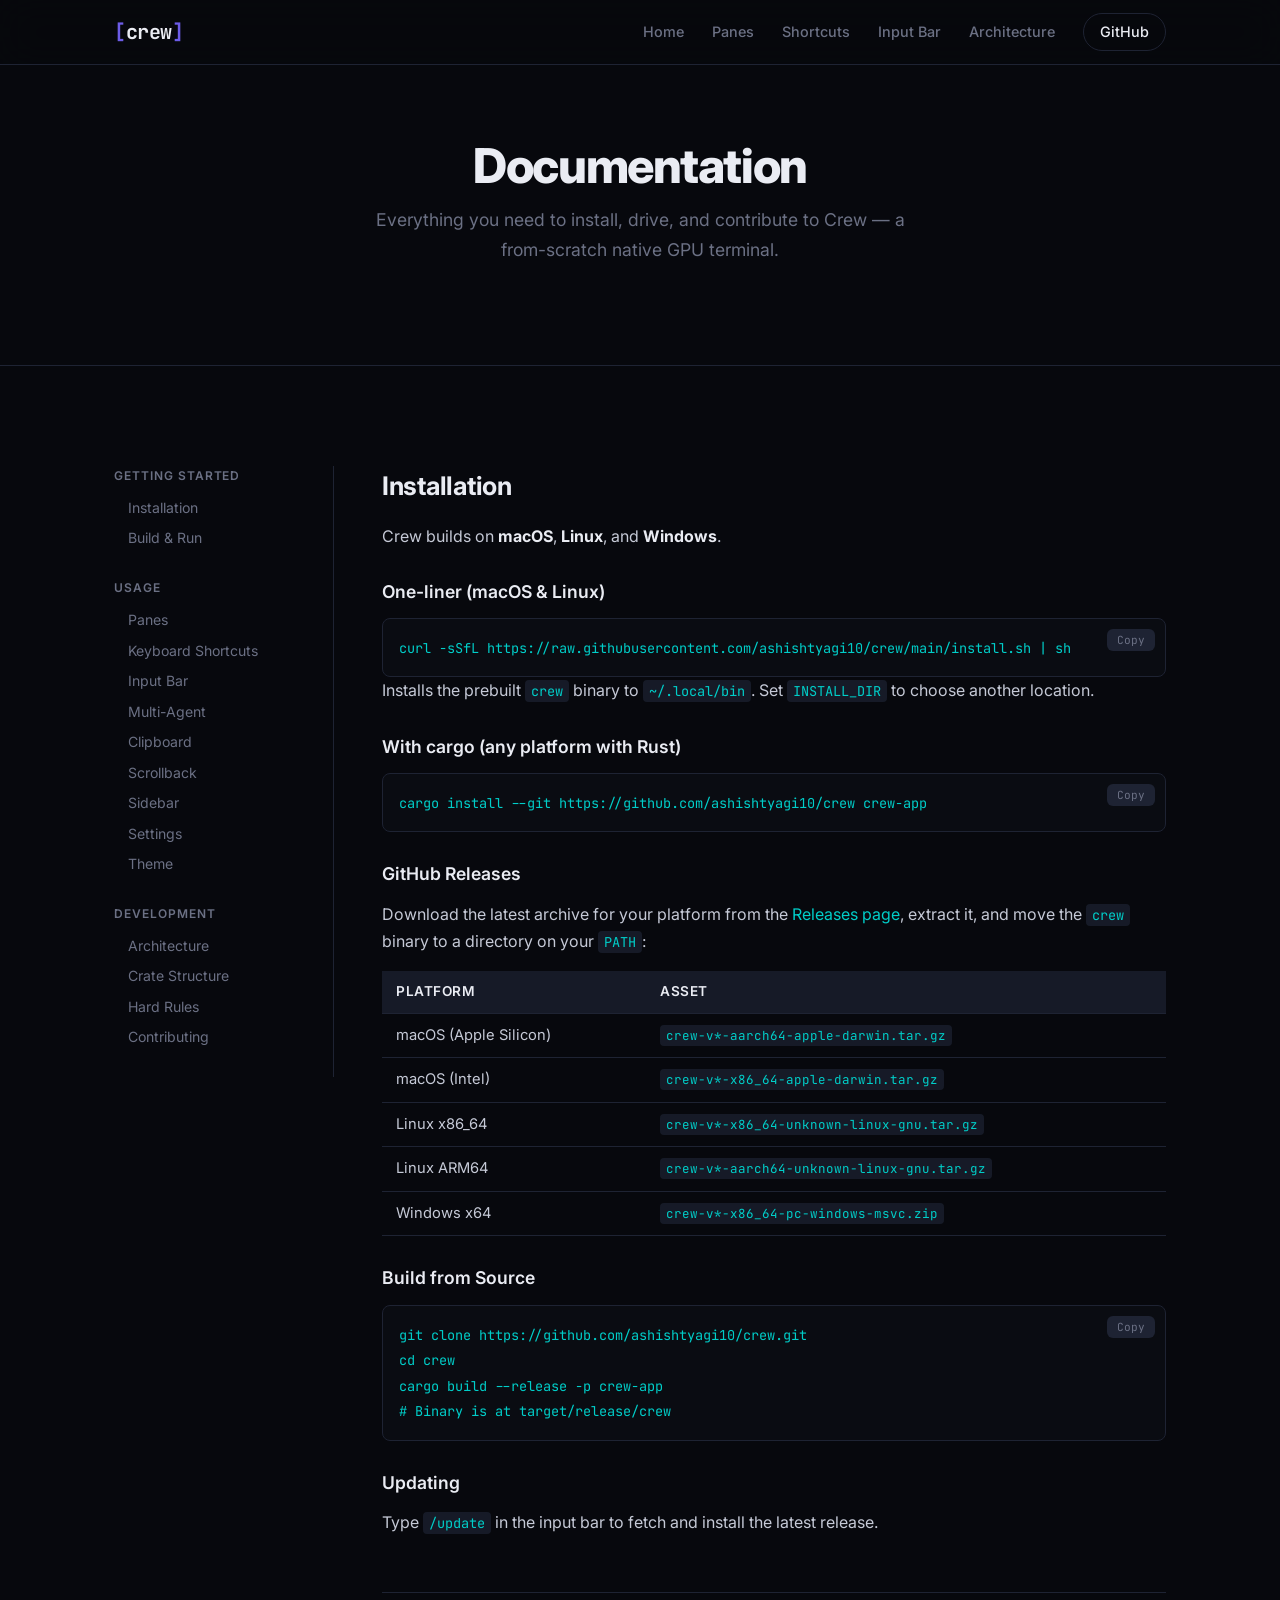
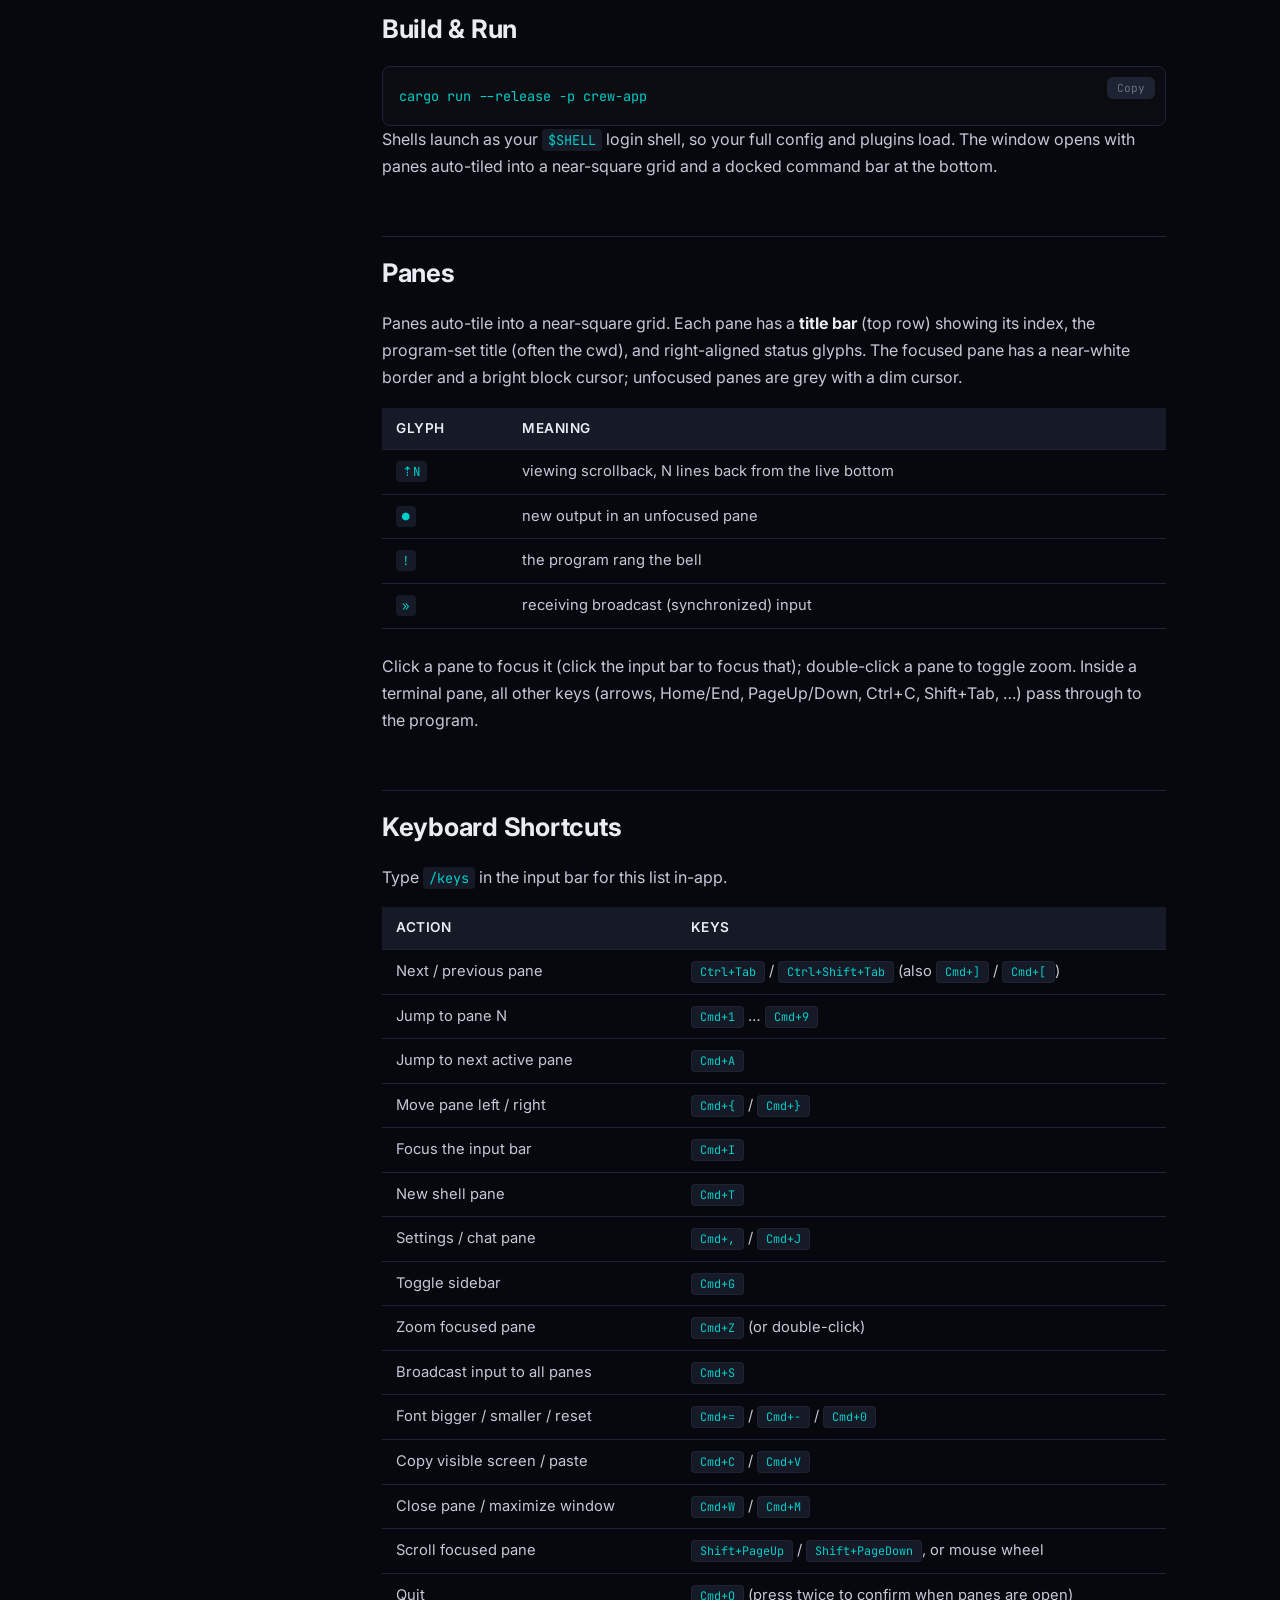
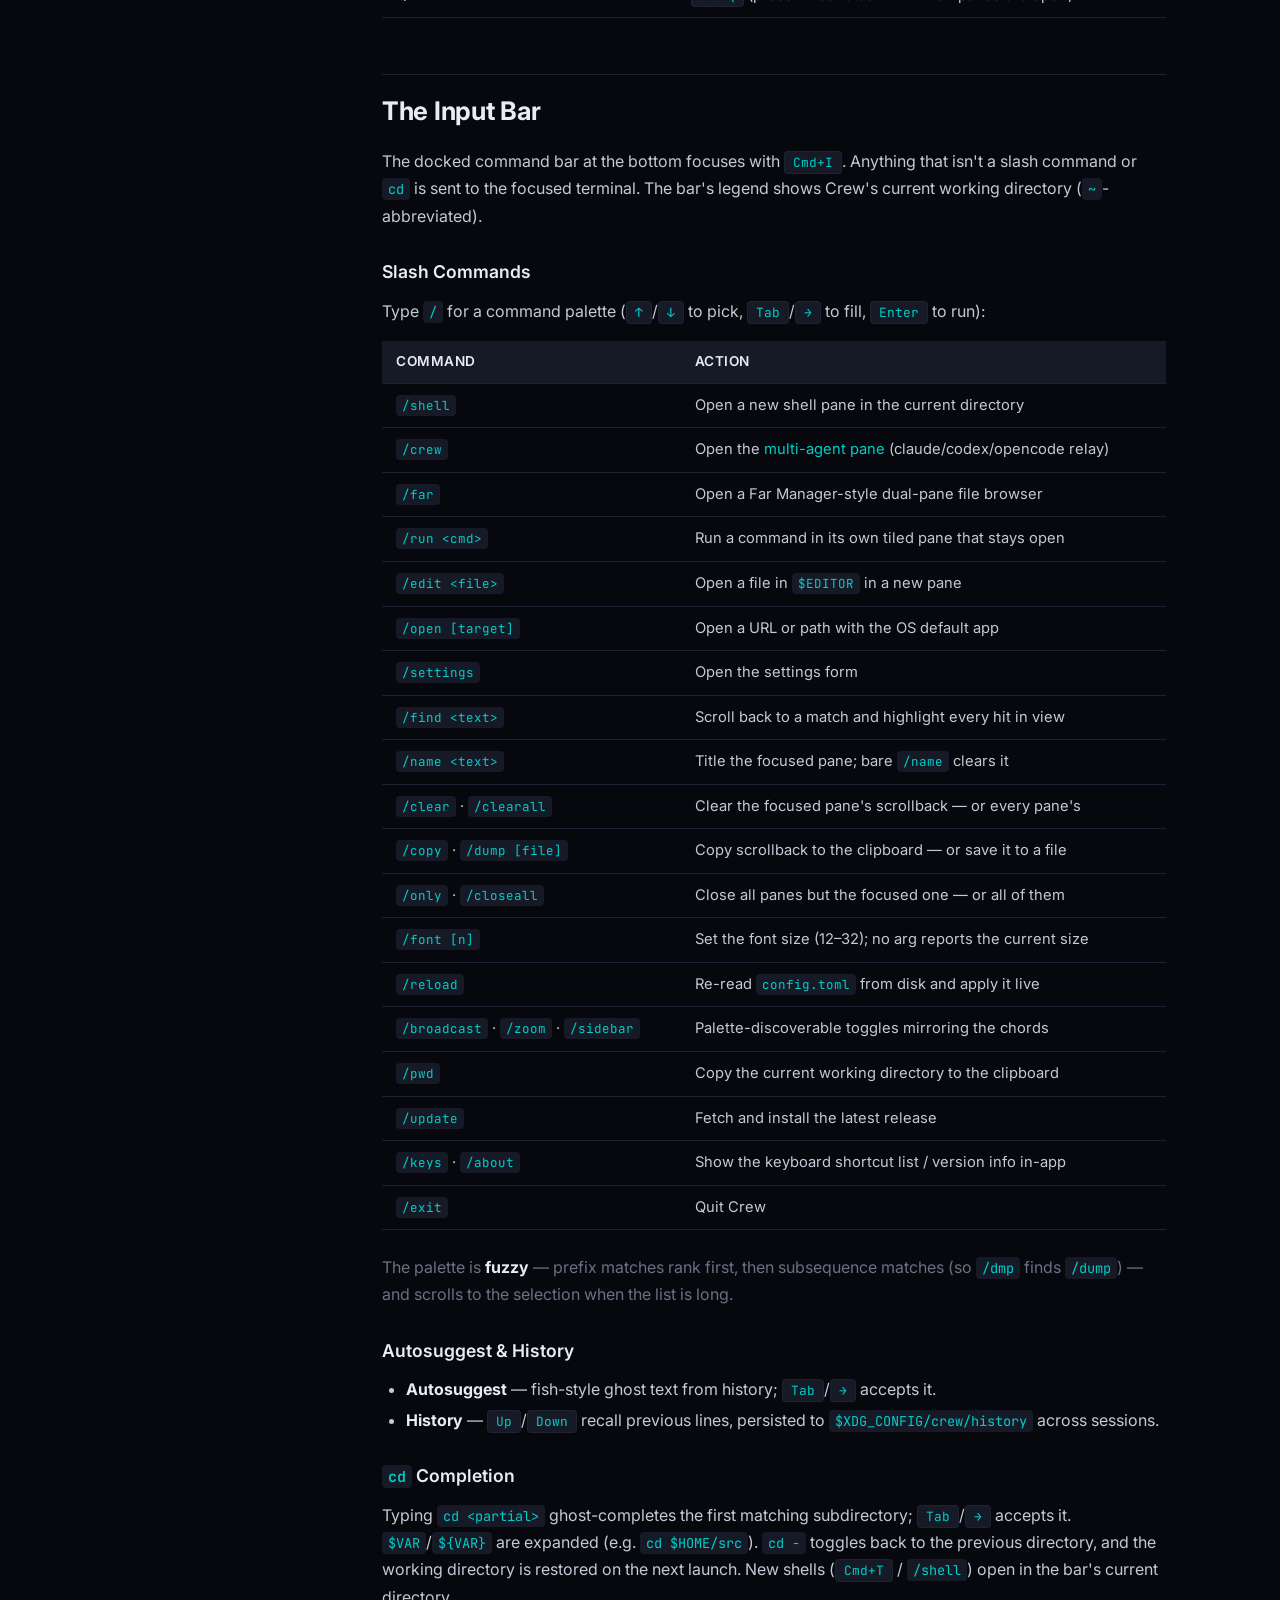
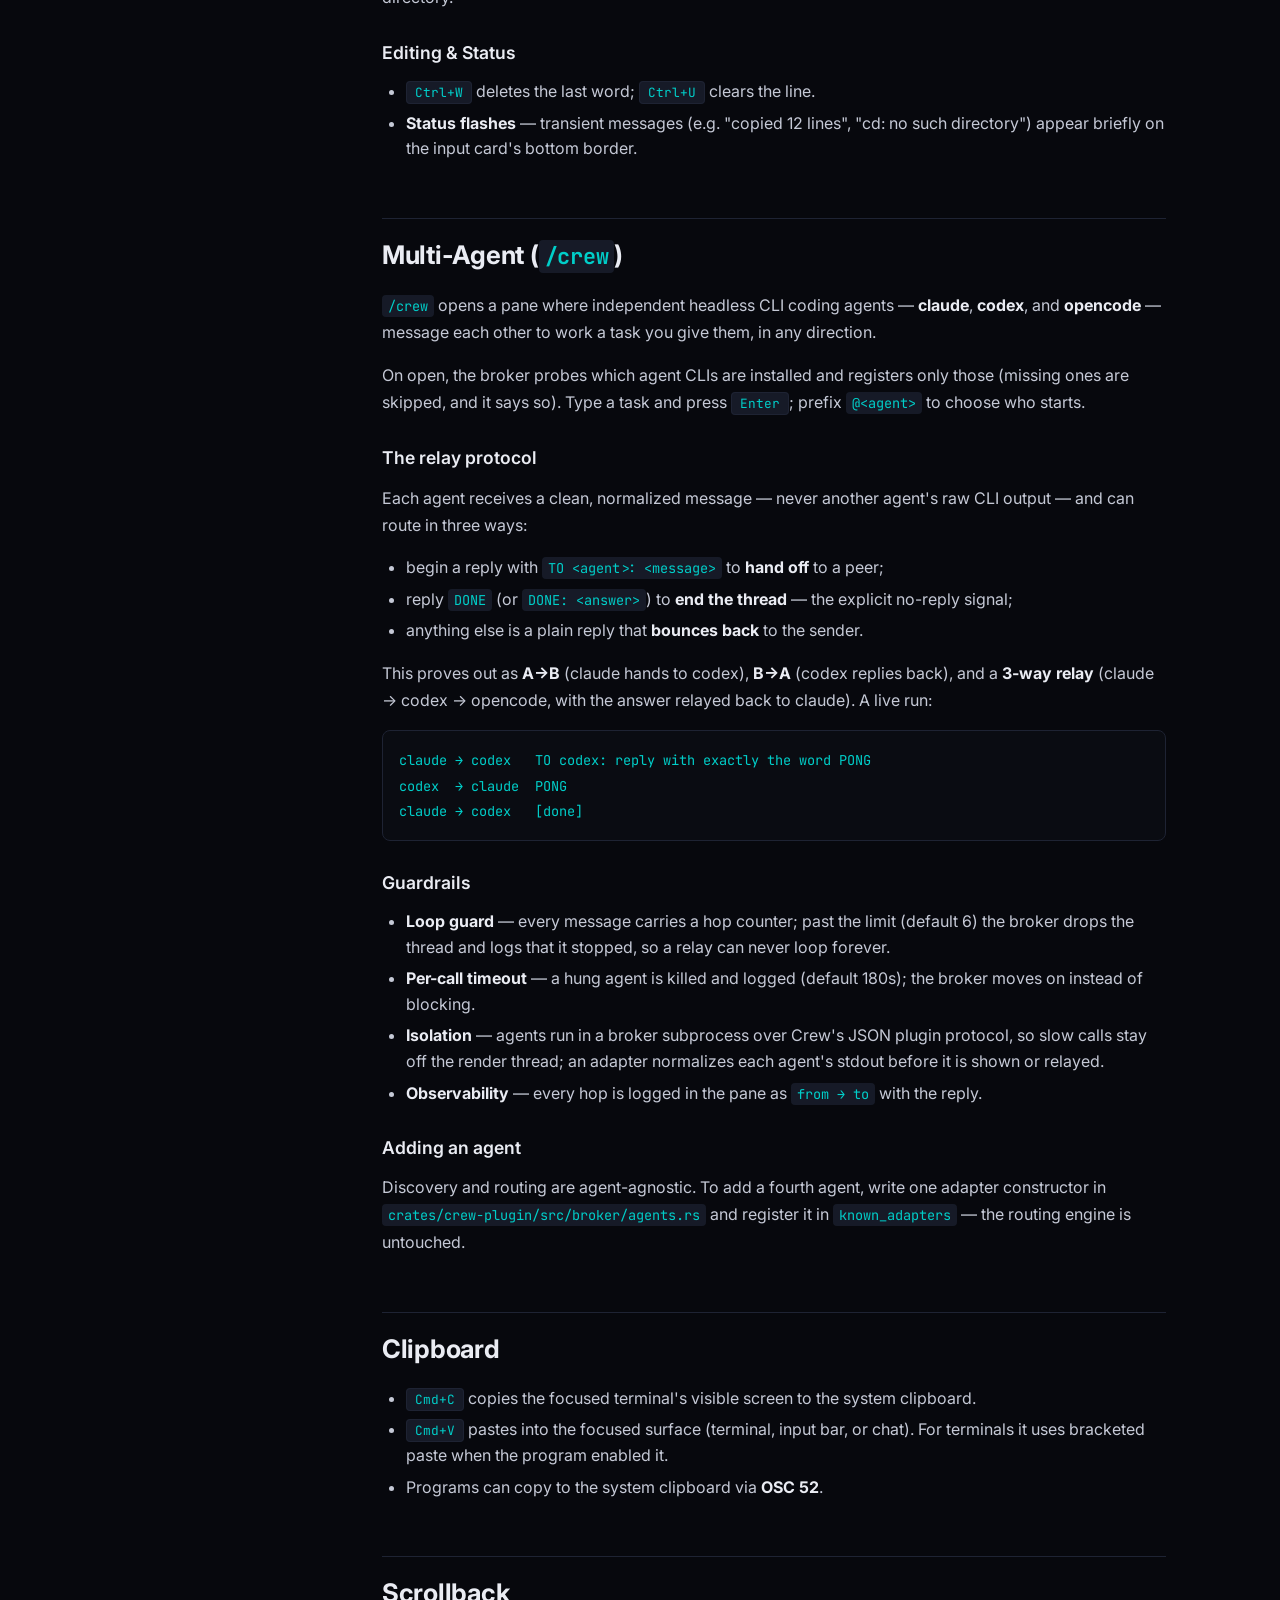
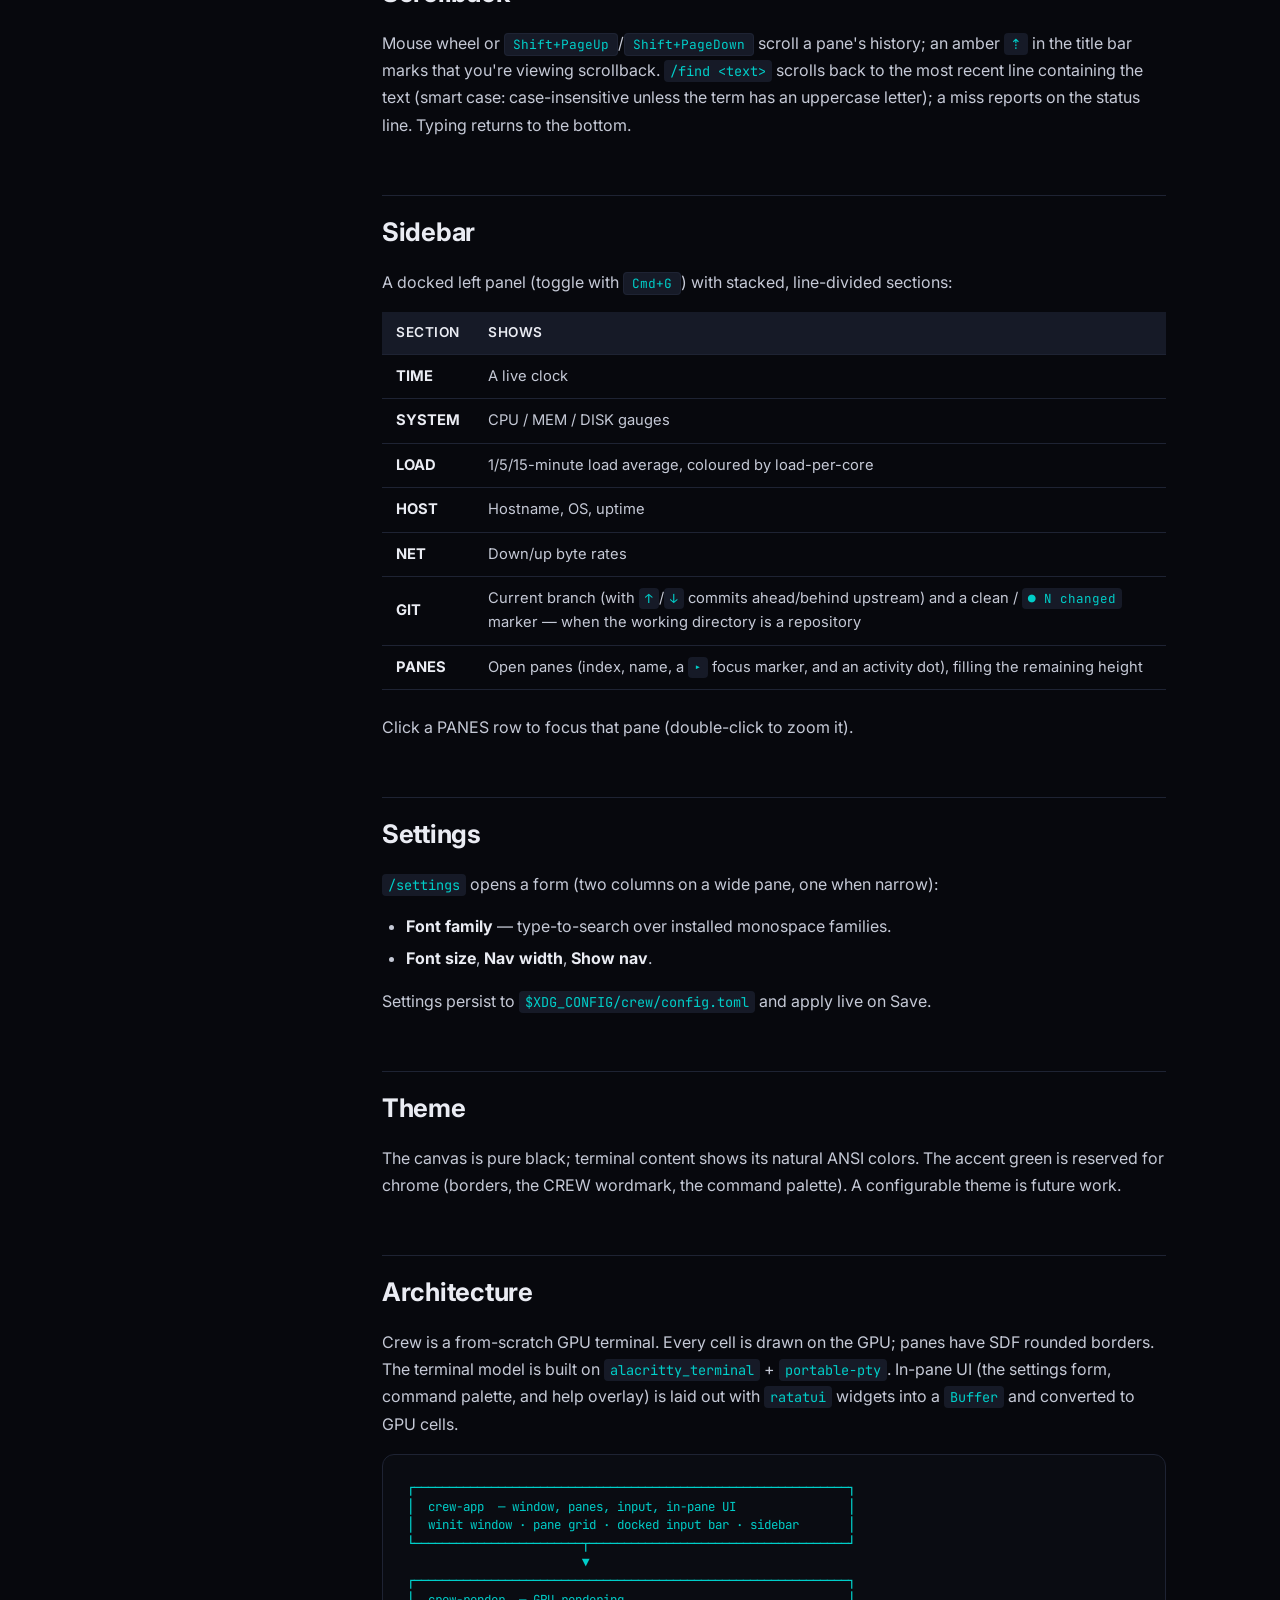
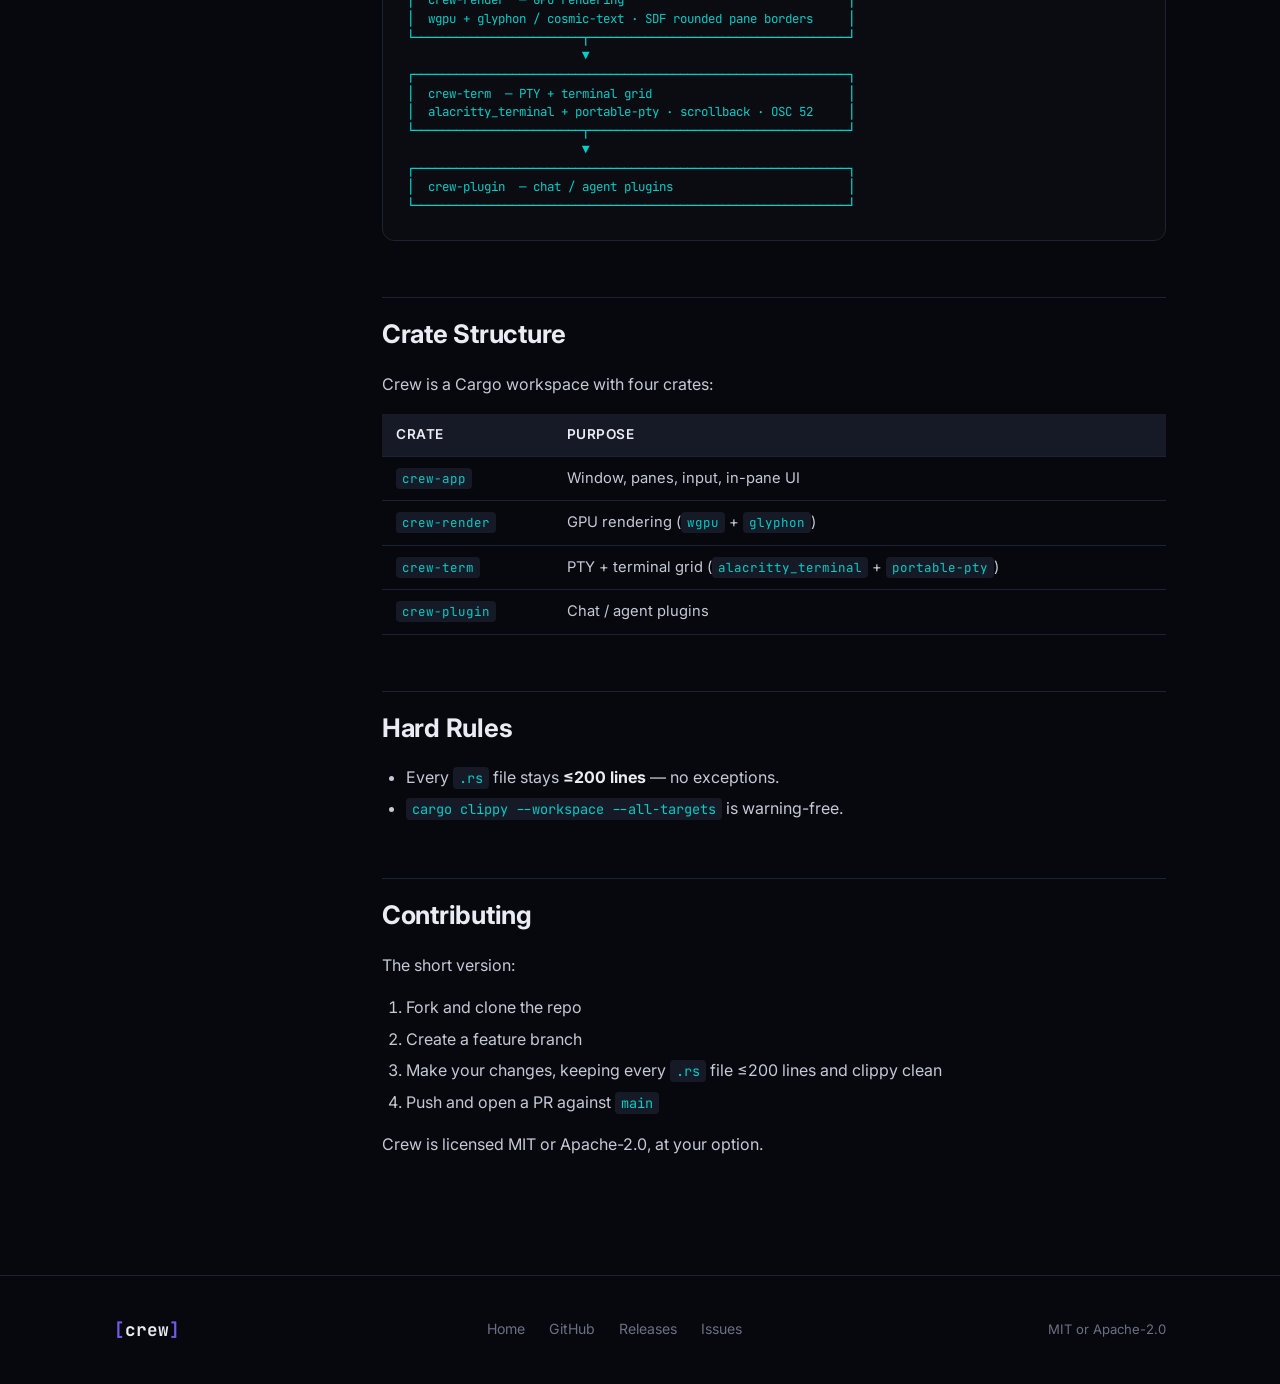
==== commit beca5b89: "docs(site): document /crew multi-agent relay + fix Pages hosting - Add a "Multi-Agent (/crew)" secti" ====
--- a/docs/docs.html
+++ b/docs/docs.html
@@ -52,6 +52,7 @@
         <a href="#panes">Panes</a>
         <a href="#shortcuts">Keyboard Shortcuts</a>
         <a href="#input-bar">Input Bar</a>
+        <a href="#multi-agent">Multi-Agent</a>
         <a href="#clipboard">Clipboard</a>
         <a href="#scrollback">Scrollback</a>
         <a href="#sidebar-panel">Sidebar</a>
@@ -167,16 +168,27 @@
         <thead><tr><th>Command</th><th>Action</th></tr></thead>
         <tbody>
           <tr><td><code>/shell</code></td><td>Open a new shell pane in the current directory</td></tr>
+          <tr><td><code>/crew</code></td><td>Open the <a href="#multi-agent">multi-agent pane</a> (claude/codex/opencode relay)</td></tr>
+          <tr><td><code>/far</code></td><td>Open a Far Manager-style dual-pane file browser</td></tr>
+          <tr><td><code>/run &lt;cmd&gt;</code></td><td>Run a command in its own tiled pane that stays open</td></tr>
+          <tr><td><code>/edit &lt;file&gt;</code></td><td>Open a file in <code>$EDITOR</code> in a new pane</td></tr>
+          <tr><td><code>/open [target]</code></td><td>Open a URL or path with the OS default app</td></tr>
           <tr><td><code>/settings</code></td><td>Open the settings form</td></tr>
-          <tr><td><code>/find &lt;text&gt;</code></td><td>Scroll back to the most recent line containing the text</td></tr>
+          <tr><td><code>/find &lt;text&gt;</code></td><td>Scroll back to a match and highlight every hit in view</td></tr>
           <tr><td><code>/name &lt;text&gt;</code></td><td>Title the focused pane; bare <code>/name</code> clears it</td></tr>
-          <tr><td><code>/clear</code></td><td>Clear the focused terminal</td></tr>
-          <tr><td><code>/pwd</code></td><td>Show / copy the current working directory</td></tr>
+          <tr><td><code>/clear</code> · <code>/clearall</code></td><td>Clear the focused pane's scrollback — or every pane's</td></tr>
+          <tr><td><code>/copy</code> · <code>/dump [file]</code></td><td>Copy scrollback to the clipboard — or save it to a file</td></tr>
+          <tr><td><code>/only</code> · <code>/closeall</code></td><td>Close all panes but the focused one — or all of them</td></tr>
+          <tr><td><code>/font [n]</code></td><td>Set the font size (12–32); no arg reports the current size</td></tr>
+          <tr><td><code>/reload</code></td><td>Re-read <code>config.toml</code> from disk and apply it live</td></tr>
+          <tr><td><code>/broadcast</code> · <code>/zoom</code> · <code>/sidebar</code></td><td>Palette-discoverable toggles mirroring the chords</td></tr>
+          <tr><td><code>/pwd</code></td><td>Copy the current working directory to the clipboard</td></tr>
           <tr><td><code>/update</code></td><td>Fetch and install the latest release</td></tr>
-          <tr><td><code>/keys</code></td><td>Show the keyboard shortcut list in-app</td></tr>
+          <tr><td><code>/keys</code> · <code>/about</code></td><td>Show the keyboard shortcut list / version info in-app</td></tr>
           <tr><td><code>/exit</code></td><td>Quit Crew</td></tr>
         </tbody>
       </table>
+      <p style="color:var(--text-dim)">The palette is <strong>fuzzy</strong> — prefix matches rank first, then subsequence matches (so <code>/dmp</code> finds <code>/dump</code>) — and scrolls to the selection when the list is long.</p>
 
       <h3>Autosuggest &amp; History</h3>
       <ul>
@@ -192,6 +204,33 @@
         <li><kbd>Ctrl+W</kbd> deletes the last word; <kbd>Ctrl+U</kbd> clears the line.</li>
         <li><strong>Status flashes</strong> — transient messages (e.g. "copied 12 lines", "cd: no such directory") appear briefly on the input card's bottom border.</li>
       </ul>
+
+      <h2 id="multi-agent">Multi-Agent (<code>/crew</code>)</h2>
+      <p><code>/crew</code> opens a pane where independent headless CLI coding agents — <strong>claude</strong>, <strong>codex</strong>, and <strong>opencode</strong> — message each other to work a task you give them, in any direction.</p>
+      <p>On open, the broker probes which agent CLIs are installed and registers only those (missing ones are skipped, and it says so). Type a task and press <kbd>Enter</kbd>; prefix <code>@&lt;agent&gt;</code> to choose who starts.</p>
+
+      <h3>The relay protocol</h3>
+      <p>Each agent receives a clean, normalized message — never another agent's raw CLI output — and can route in three ways:</p>
+      <ul>
+        <li>begin a reply with <code>TO &lt;agent&gt;: &lt;message&gt;</code> to <strong>hand off</strong> to a peer;</li>
+        <li>reply <code>DONE</code> (or <code>DONE: &lt;answer&gt;</code>) to <strong>end the thread</strong> — the explicit no-reply signal;</li>
+        <li>anything else is a plain reply that <strong>bounces back</strong> to the sender.</li>
+      </ul>
+      <p>This proves out as <strong>A→B</strong> (claude hands to codex), <strong>B→A</strong> (codex replies back), and a <strong>3-way relay</strong> (claude → codex → opencode, with the answer relayed back to claude). A live run:</p>
+      <div class="code-block"><code>claude → codex   TO codex: reply with exactly the word PONG
+codex  → claude  PONG
+claude → codex   [done]</code></div>
+
+      <h3>Guardrails</h3>
+      <ul>
+        <li><strong>Loop guard</strong> — every message carries a hop counter; past the limit (default 6) the broker drops the thread and logs that it stopped, so a relay can never loop forever.</li>
+        <li><strong>Per-call timeout</strong> — a hung agent is killed and logged (default 180s); the broker moves on instead of blocking.</li>
+        <li><strong>Isolation</strong> — agents run in a broker subprocess over Crew's JSON plugin protocol, so slow calls stay off the render thread; an adapter normalizes each agent's stdout before it is shown or relayed.</li>
+        <li><strong>Observability</strong> — every hop is logged in the pane as <code>from → to</code> with the reply.</li>
+      </ul>
+
+      <h3>Adding an agent</h3>
+      <p>Discovery and routing are agent-agnostic. To add a fourth agent, write one adapter constructor in <code>crates/crew-plugin/src/broker/agents.rs</code> and register it in <code>known_adapters</code> — the routing engine is untouched.</p>
 
       <h2 id="clipboard">Clipboard</h2>
       <ul>
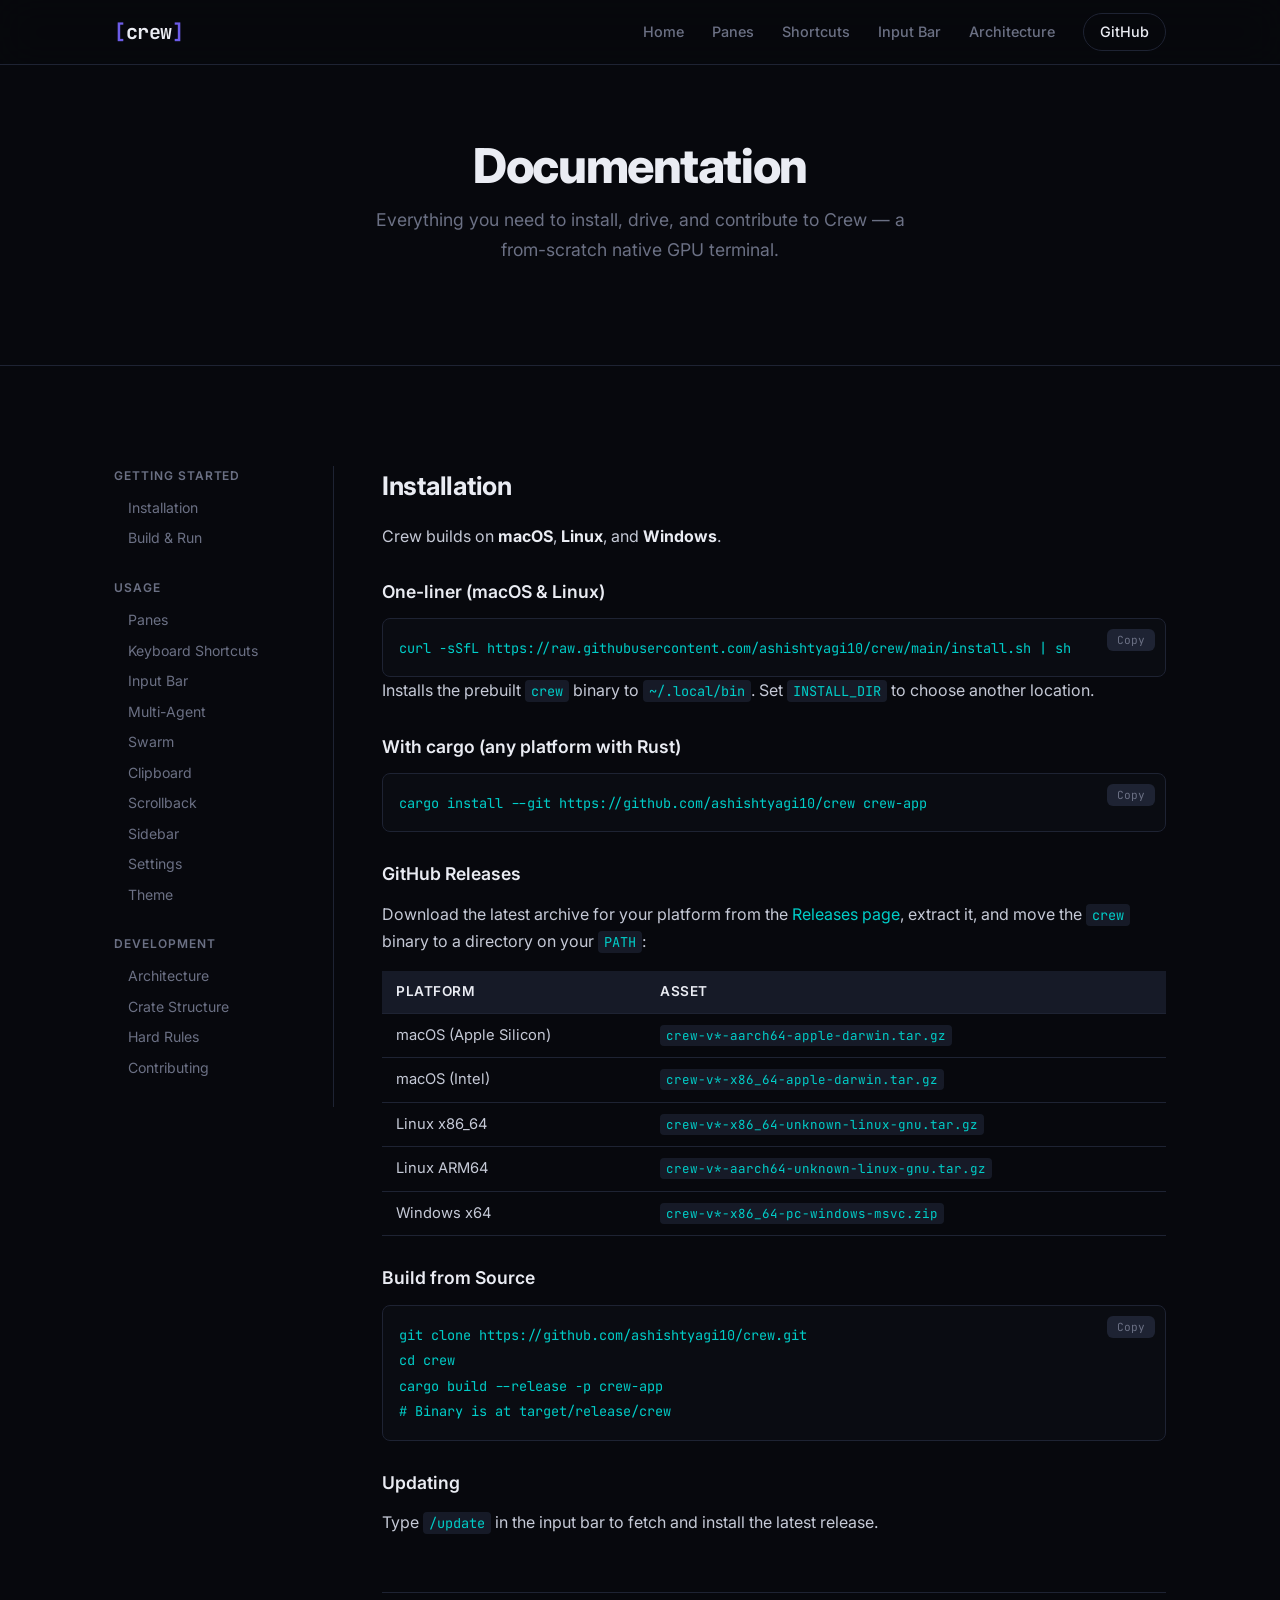
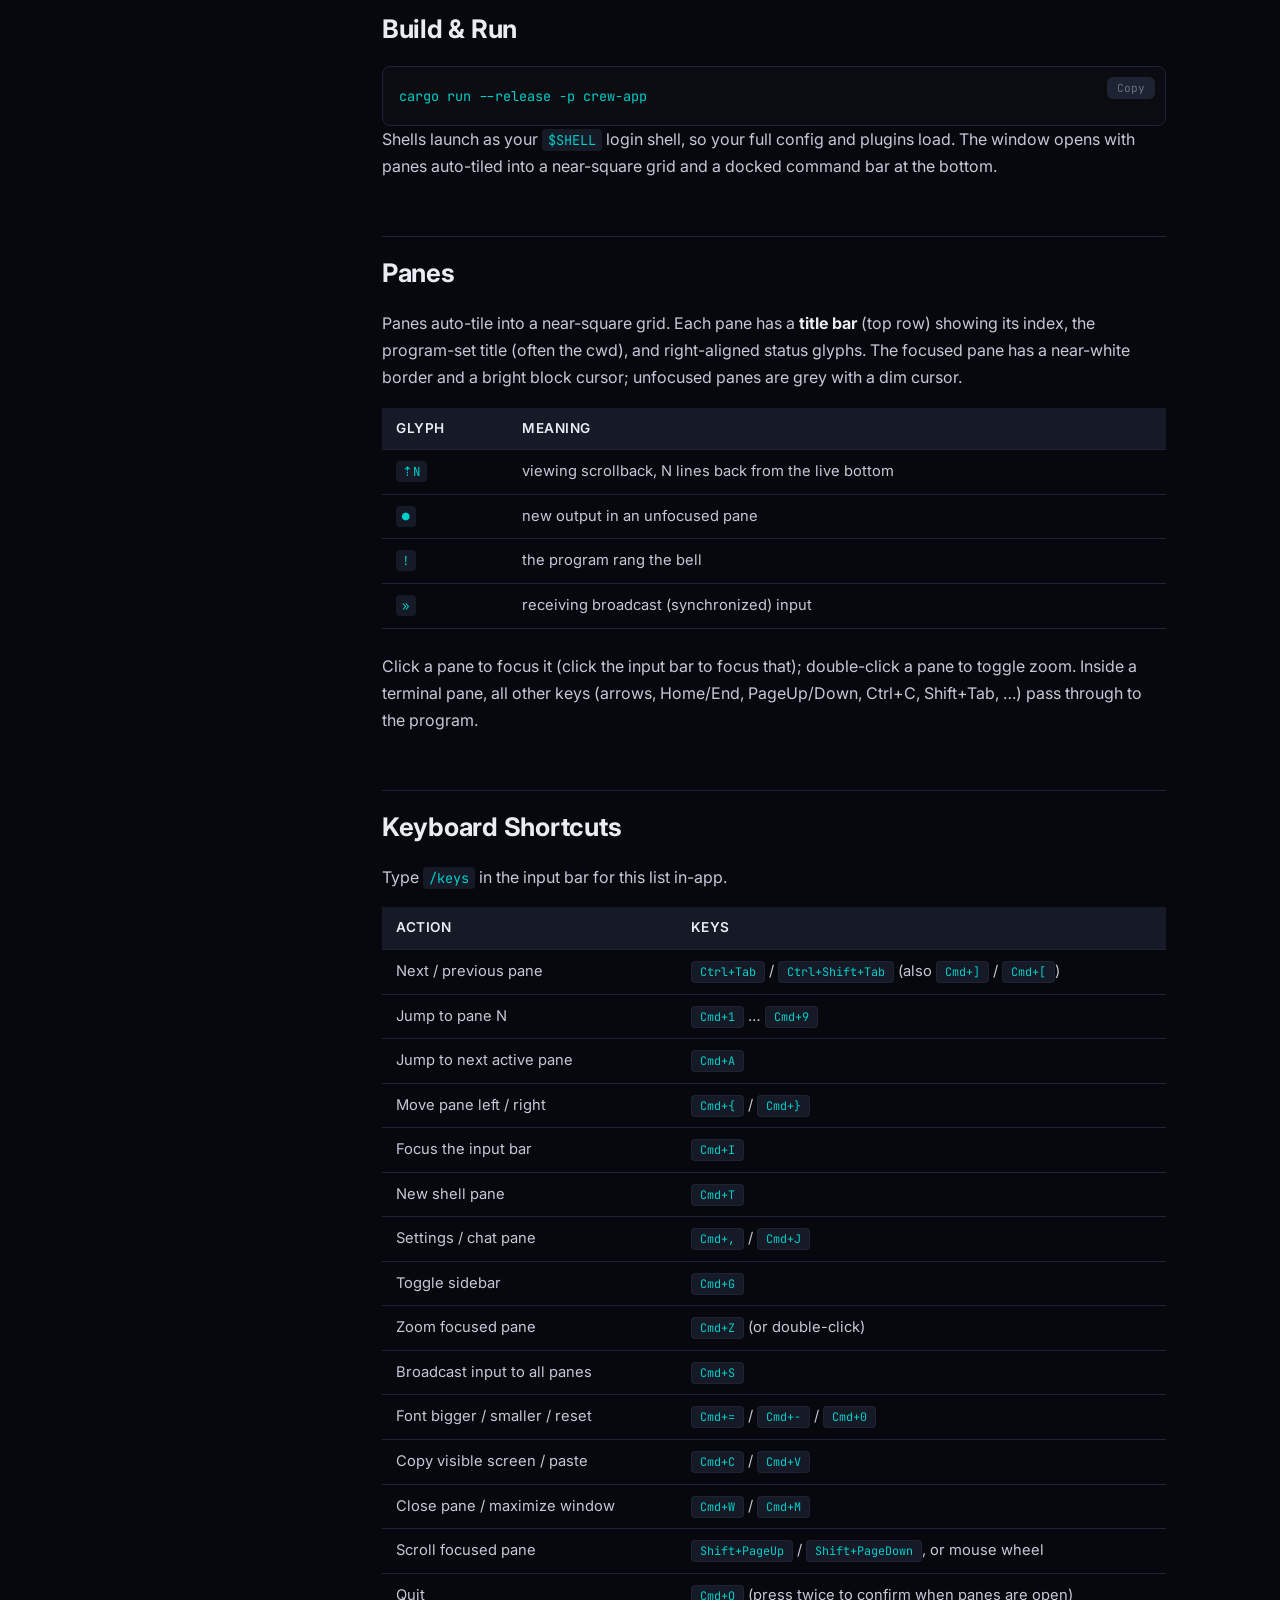
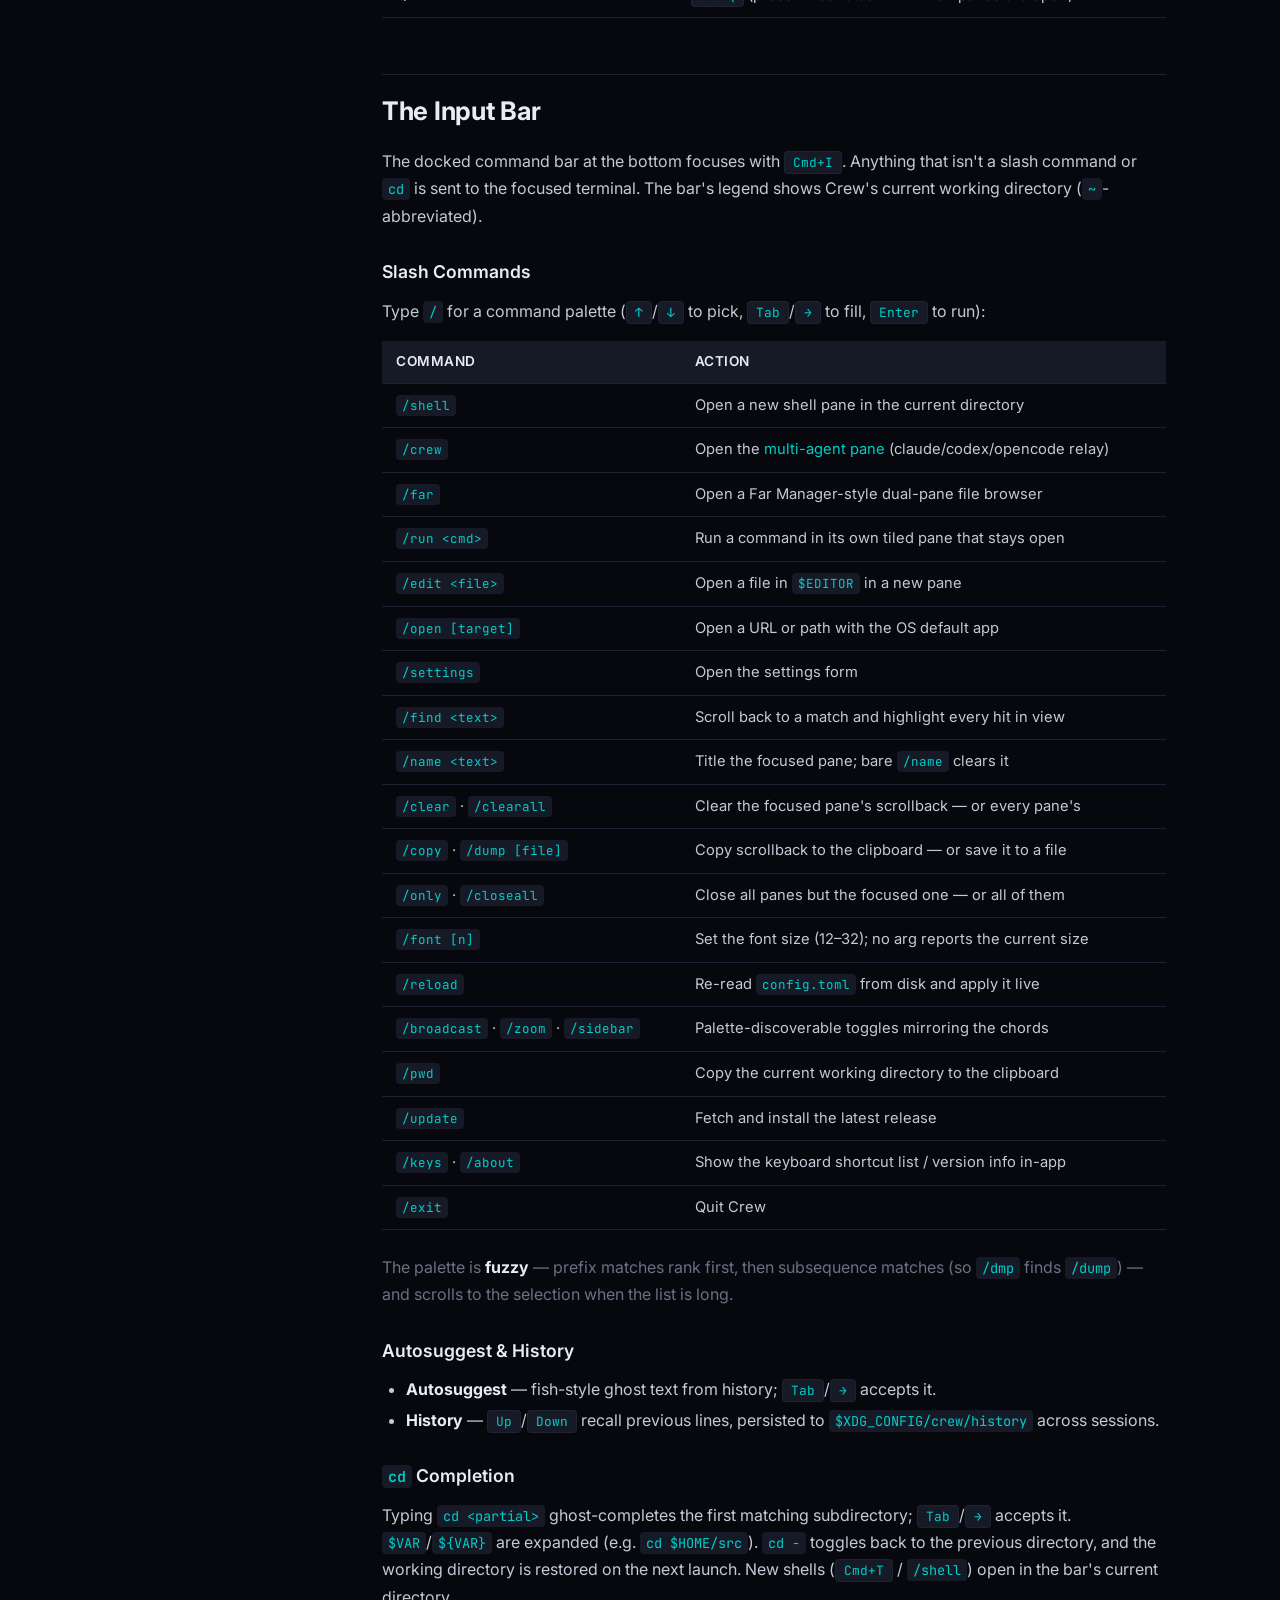
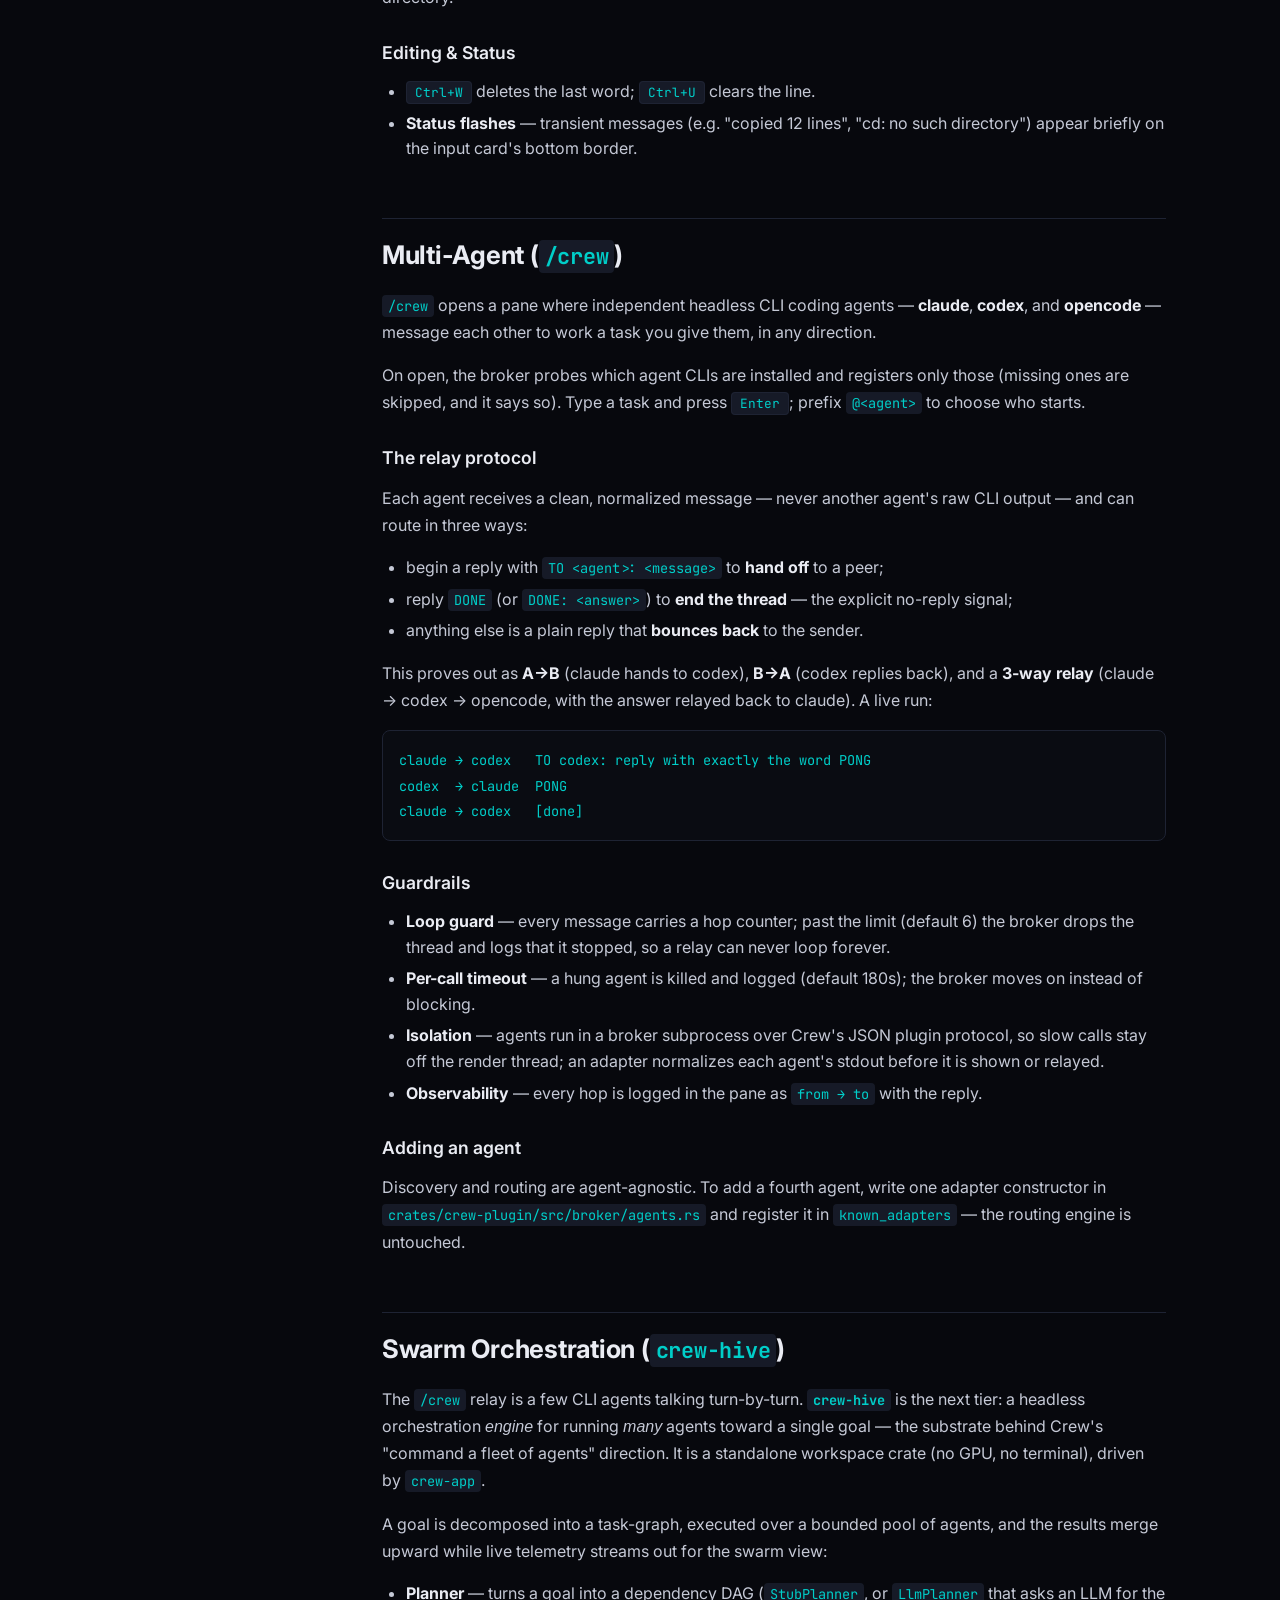
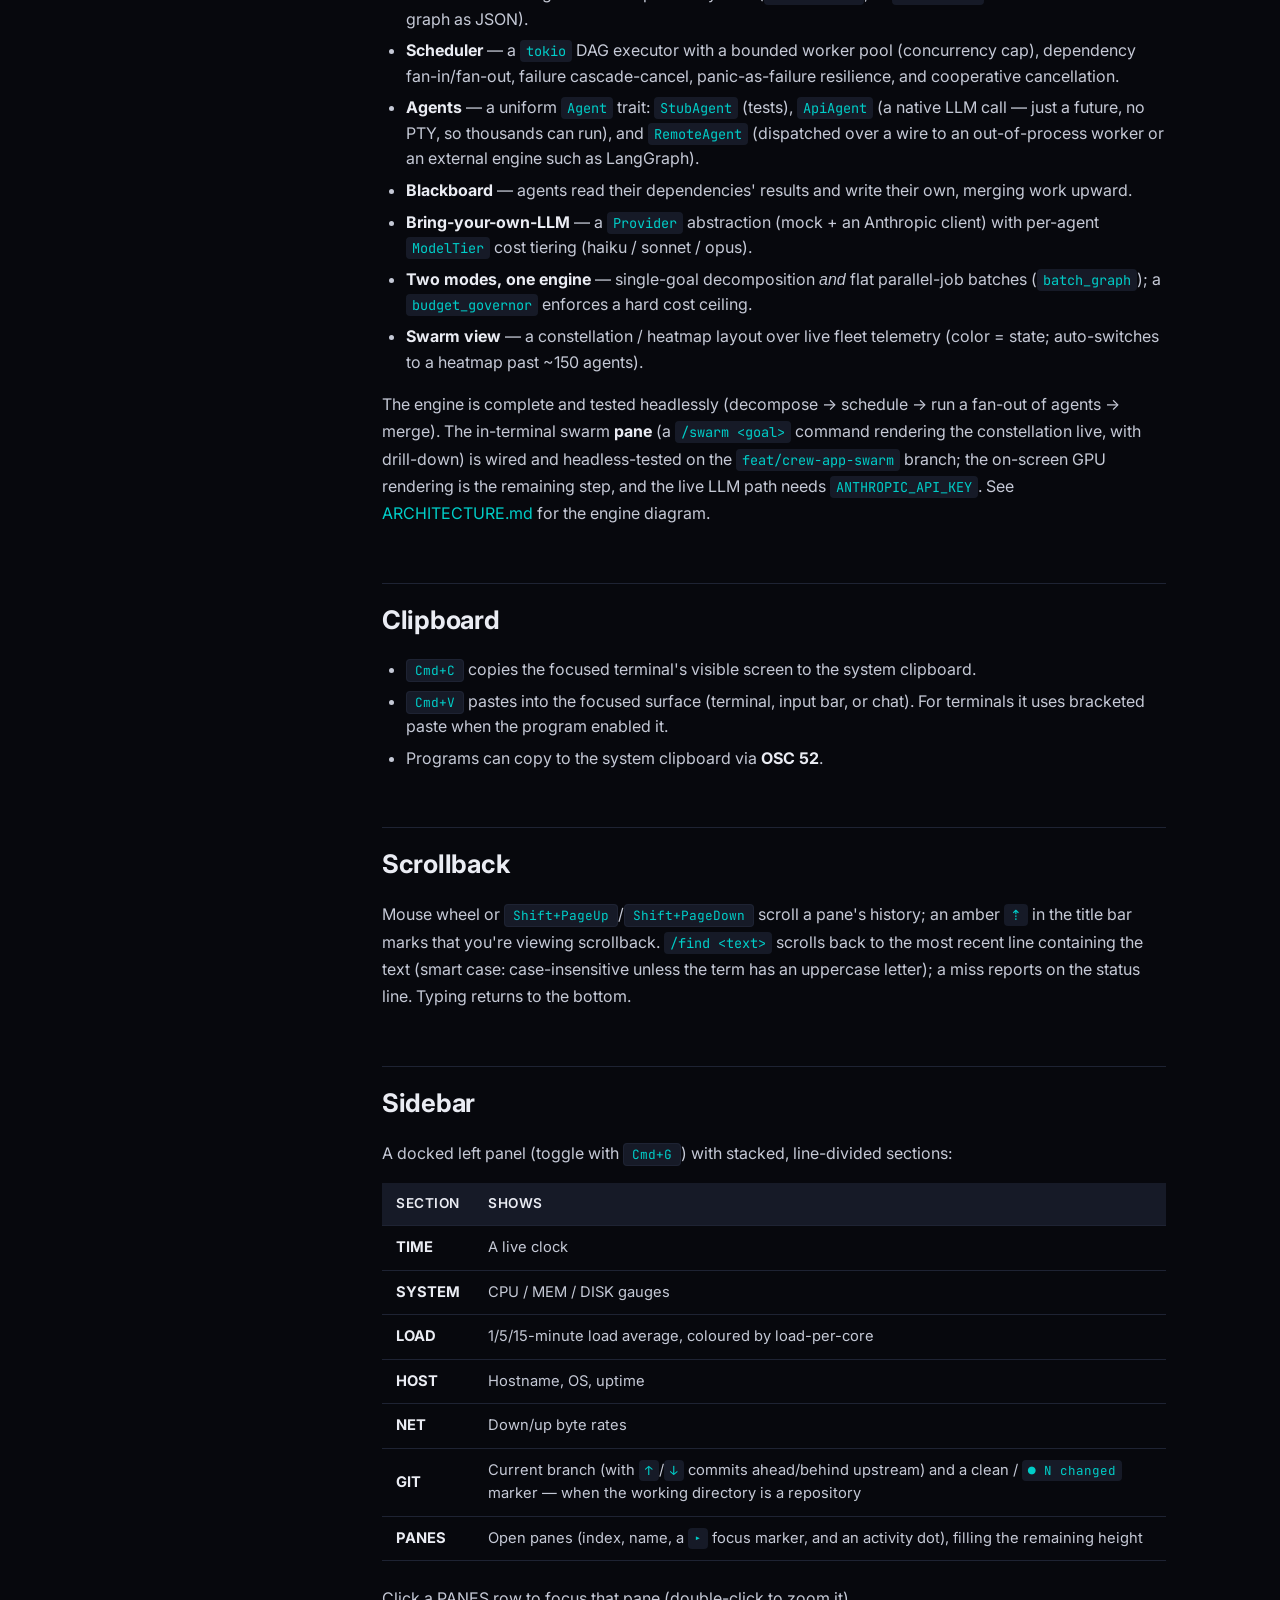
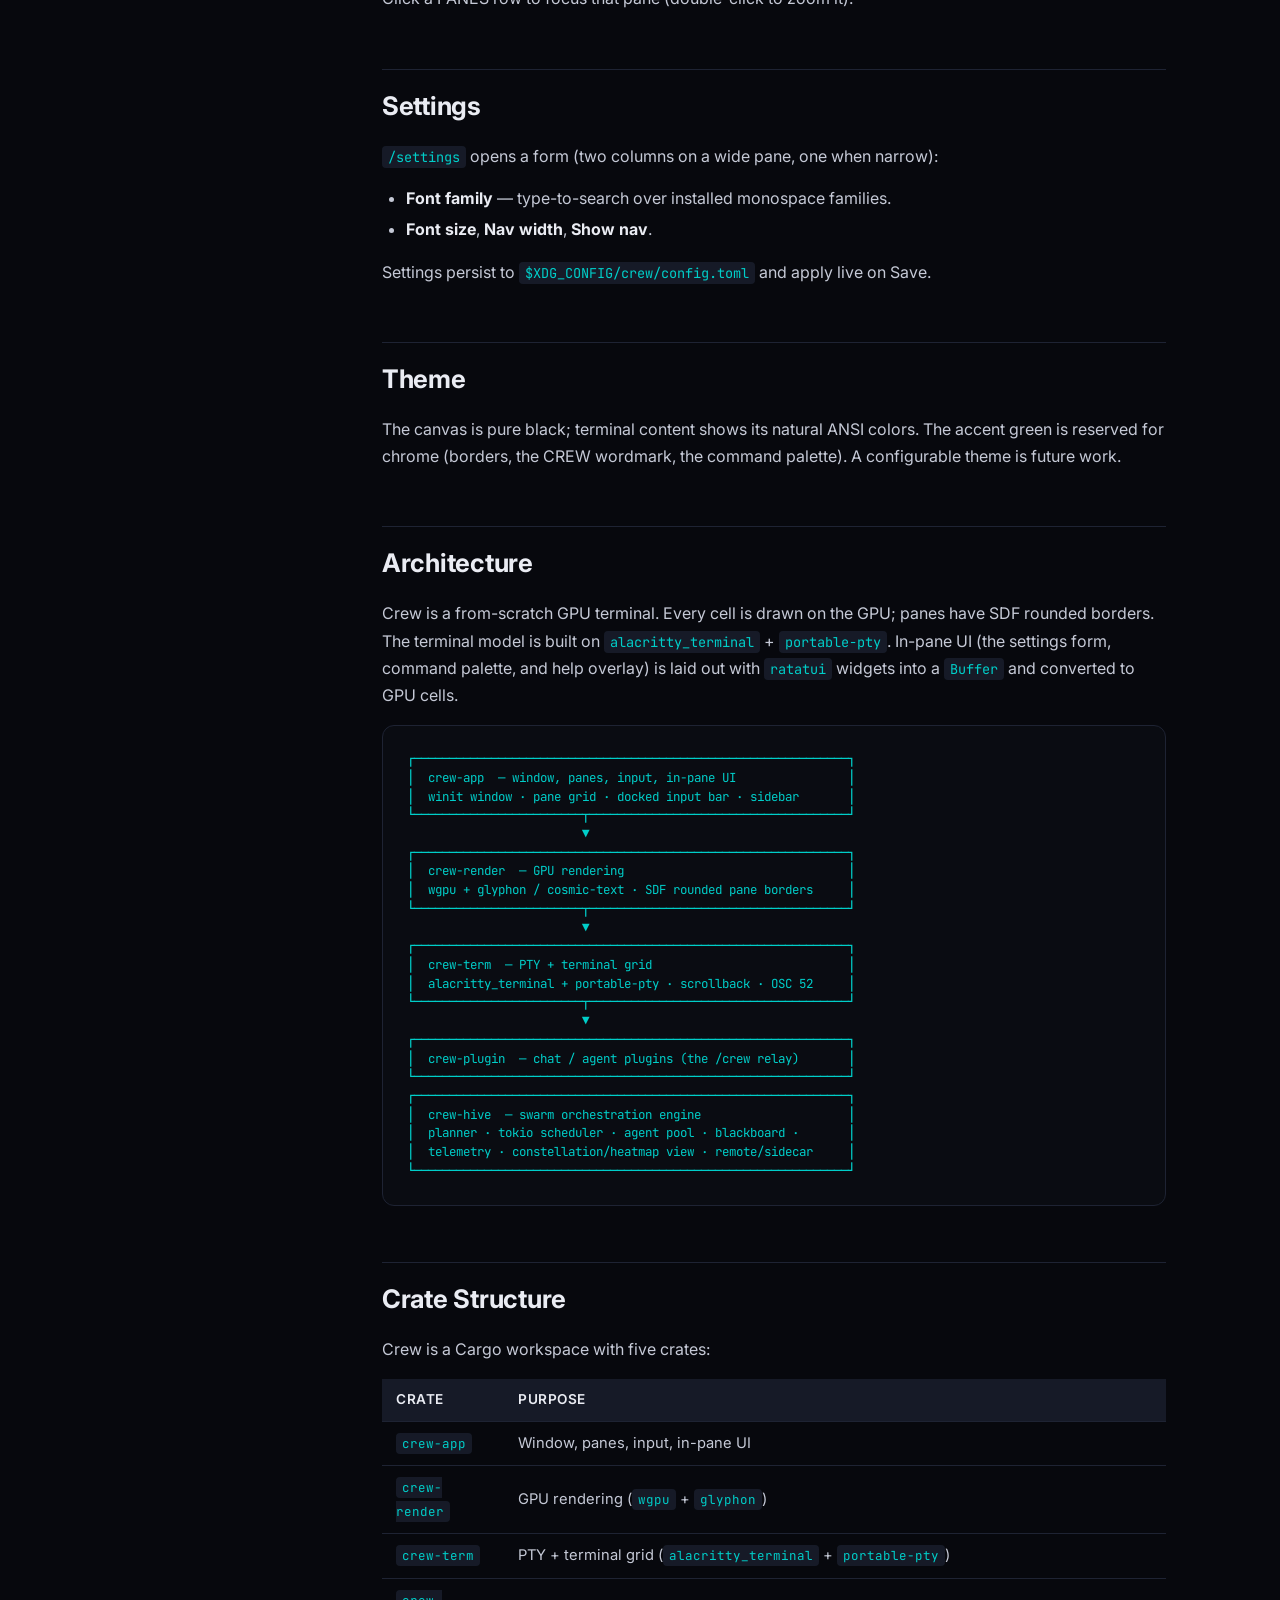
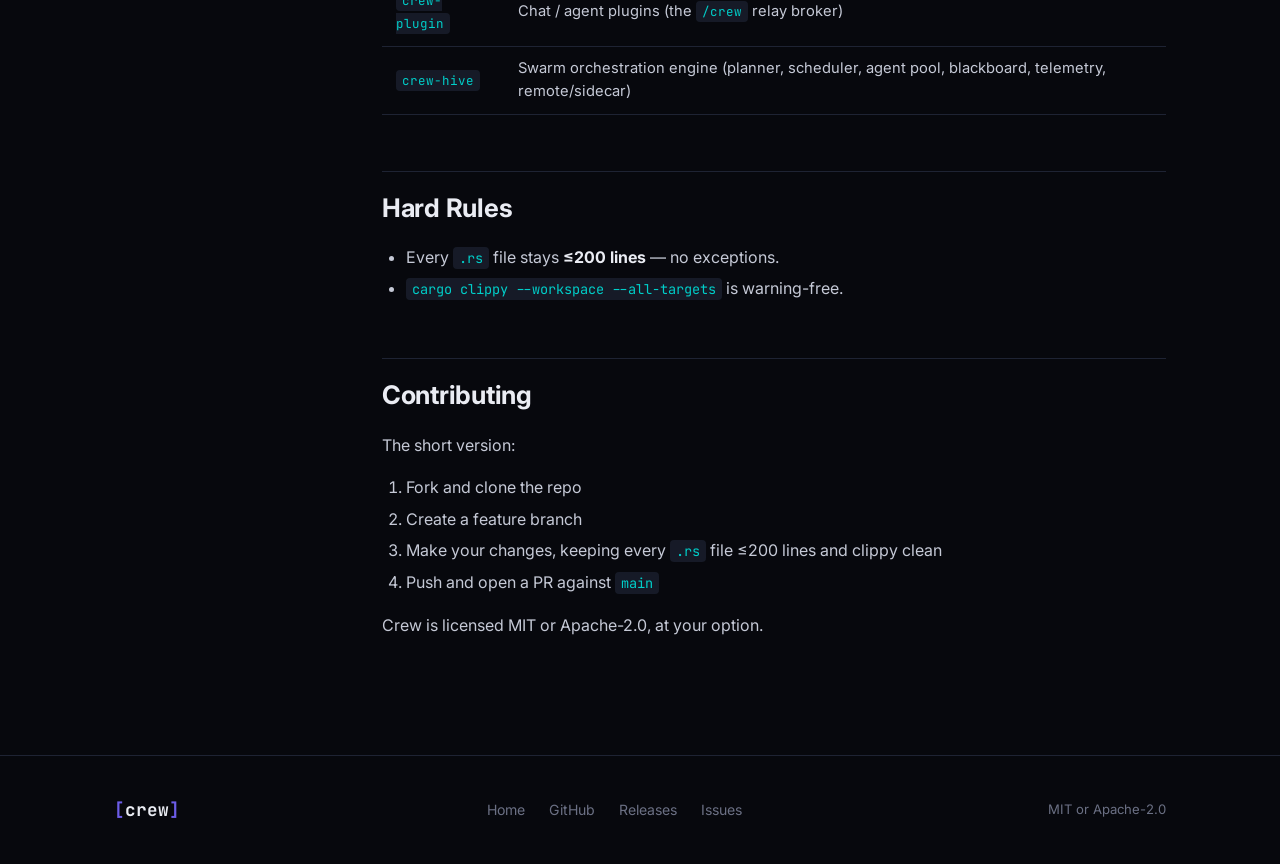
==== commit fba982fc: "docs: document swarm mode (crew-hive) across README, CREW.md, site + lib - README: swarm-orchestrati" ====
--- a/docs/docs.html
+++ b/docs/docs.html
@@ -53,6 +53,7 @@
         <a href="#shortcuts">Keyboard Shortcuts</a>
         <a href="#input-bar">Input Bar</a>
         <a href="#multi-agent">Multi-Agent</a>
+        <a href="#swarm">Swarm</a>
         <a href="#clipboard">Clipboard</a>
         <a href="#scrollback">Scrollback</a>
         <a href="#sidebar-panel">Sidebar</a>
@@ -232,6 +233,20 @@
       <h3>Adding an agent</h3>
       <p>Discovery and routing are agent-agnostic. To add a fourth agent, write one adapter constructor in <code>crates/crew-plugin/src/broker/agents.rs</code> and register it in <code>known_adapters</code> — the routing engine is untouched.</p>
 
+      <h2 id="swarm">Swarm Orchestration (<code>crew-hive</code>)</h2>
+      <p>The <code>/crew</code> relay is a few CLI agents talking turn-by-turn. <strong><code>crew-hive</code></strong> is the next tier: a headless orchestration <em>engine</em> for running <em>many</em> agents toward a single goal &mdash; the substrate behind Crew's "command a fleet of agents" direction. It is a standalone workspace crate (no GPU, no terminal), driven by <code>crew-app</code>.</p>
+      <p>A goal is decomposed into a task-graph, executed over a bounded pool of agents, and the results merge upward while live telemetry streams out for the swarm view:</p>
+      <ul>
+        <li><strong>Planner</strong> &mdash; turns a goal into a dependency DAG (<code>StubPlanner</code>, or <code>LlmPlanner</code> that asks an LLM for the graph as JSON).</li>
+        <li><strong>Scheduler</strong> &mdash; a <code>tokio</code> DAG executor with a bounded worker pool (concurrency cap), dependency fan-in/fan-out, failure cascade-cancel, panic-as-failure resilience, and cooperative cancellation.</li>
+        <li><strong>Agents</strong> &mdash; a uniform <code>Agent</code> trait: <code>StubAgent</code> (tests), <code>ApiAgent</code> (a native LLM call &mdash; just a future, no PTY, so thousands can run), and <code>RemoteAgent</code> (dispatched over a wire to an out-of-process worker or an external engine such as LangGraph).</li>
+        <li><strong>Blackboard</strong> &mdash; agents read their dependencies' results and write their own, merging work upward.</li>
+        <li><strong>Bring-your-own-LLM</strong> &mdash; a <code>Provider</code> abstraction (mock + an Anthropic client) with per-agent <code>ModelTier</code> cost tiering (haiku / sonnet / opus).</li>
+        <li><strong>Two modes, one engine</strong> &mdash; single-goal decomposition <em>and</em> flat parallel-job batches (<code>batch_graph</code>); a <code>budget_governor</code> enforces a hard cost ceiling.</li>
+        <li><strong>Swarm view</strong> &mdash; a constellation / heatmap layout over live fleet telemetry (color = state; auto-switches to a heatmap past ~150 agents).</li>
+      </ul>
+      <p>The engine is complete and tested headlessly (decompose &rarr; schedule &rarr; run a fan-out of agents &rarr; merge). The in-terminal swarm <strong>pane</strong> (a <code>/swarm &lt;goal&gt;</code> command rendering the constellation live, with drill-down) is wired and headless-tested on the <code>feat/crew-app-swarm</code> branch; the on-screen GPU rendering is the remaining step, and the live LLM path needs <code>ANTHROPIC_API_KEY</code>. See <a href="ARCHITECTURE.md">ARCHITECTURE.md</a> for the engine diagram.</p>
+
       <h2 id="clipboard">Clipboard</h2>
       <ul>
         <li><kbd>Cmd+C</kbd> copies the focused terminal's visible screen to the system clipboard.</li>
@@ -292,19 +307,25 @@
 └────────────────────────┬─────────────────────────────────────┘
                          ▼
 ┌──────────────────────────────────────────────────────────────┐
-│  crew-plugin  — chat / agent plugins                         │
+│  crew-plugin  — chat / agent plugins (the /crew relay)       │
+└──────────────────────────────────────────────────────────────┘
+┌──────────────────────────────────────────────────────────────┐
+│  crew-hive  — swarm orchestration engine                     │
+│  planner · tokio scheduler · agent pool · blackboard ·       │
+│  telemetry · constellation/heatmap view · remote/sidecar     │
 └──────────────────────────────────────────────────────────────┘</pre>
       </div>
 
       <h2 id="crate-structure">Crate Structure</h2>
-      <p>Crew is a Cargo workspace with four crates:</p>
+      <p>Crew is a Cargo workspace with five crates:</p>
       <table class="docs-table">
         <thead><tr><th>Crate</th><th>Purpose</th></tr></thead>
         <tbody>
           <tr><td><code>crew-app</code></td><td>Window, panes, input, in-pane UI</td></tr>
           <tr><td><code>crew-render</code></td><td>GPU rendering (<code>wgpu</code> + <code>glyphon</code>)</td></tr>
           <tr><td><code>crew-term</code></td><td>PTY + terminal grid (<code>alacritty_terminal</code> + <code>portable-pty</code>)</td></tr>
-          <tr><td><code>crew-plugin</code></td><td>Chat / agent plugins</td></tr>
+          <tr><td><code>crew-plugin</code></td><td>Chat / agent plugins (the <code>/crew</code> relay broker)</td></tr>
+          <tr><td><code>crew-hive</code></td><td>Swarm orchestration engine (planner, scheduler, agent pool, blackboard, telemetry, remote/sidecar)</td></tr>
         </tbody>
       </table>
 
